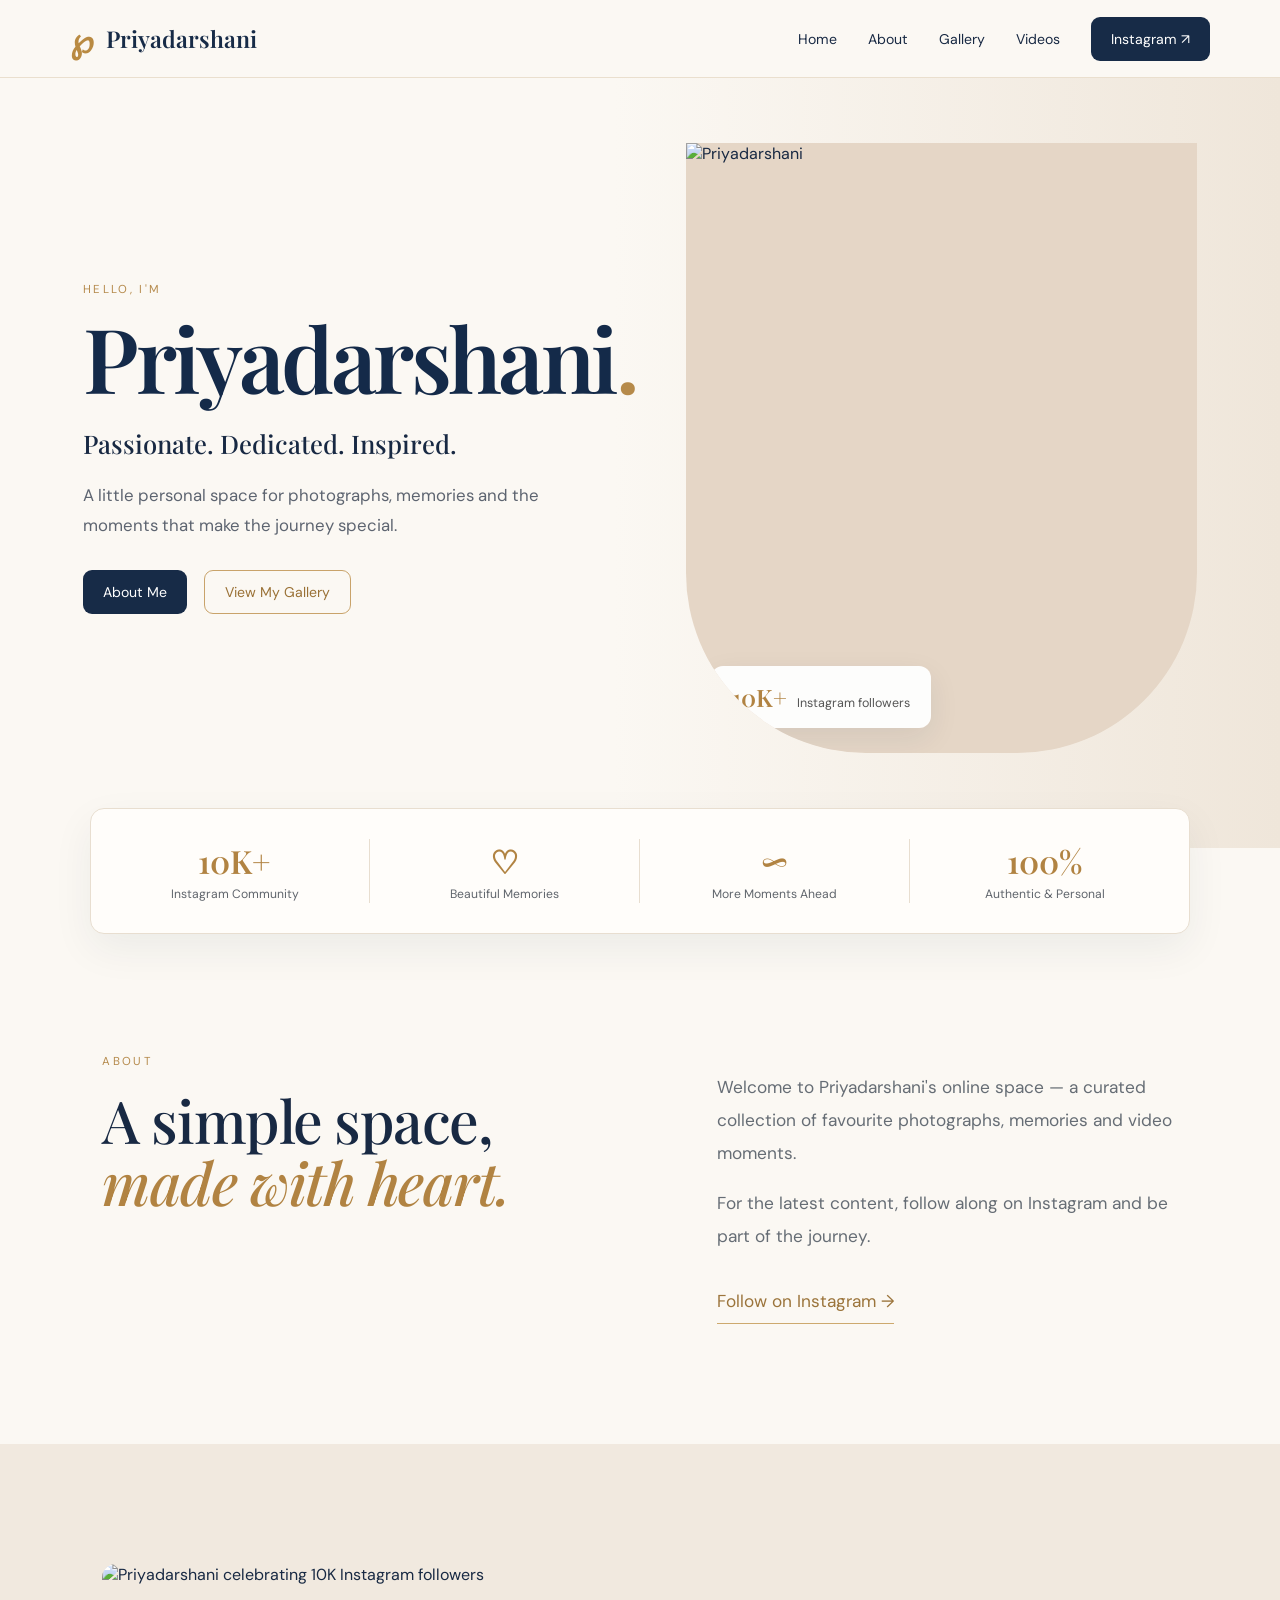
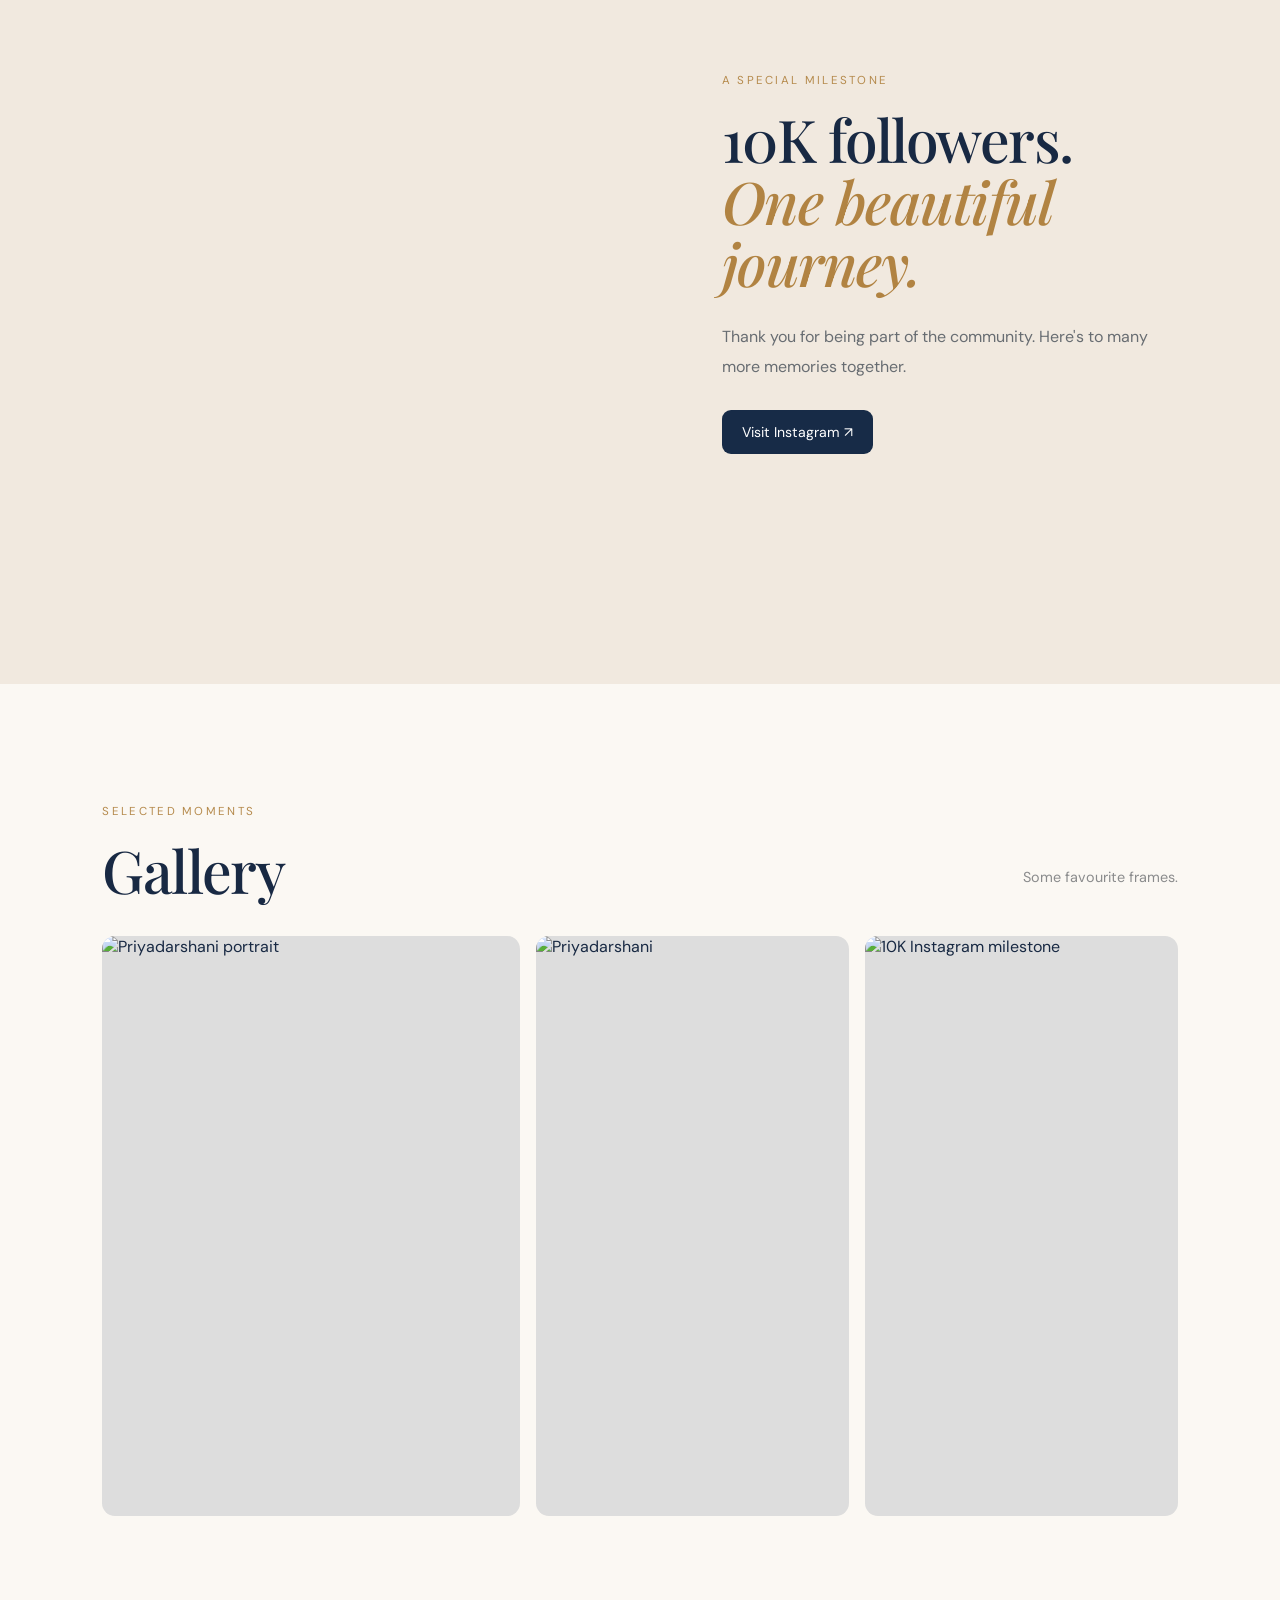
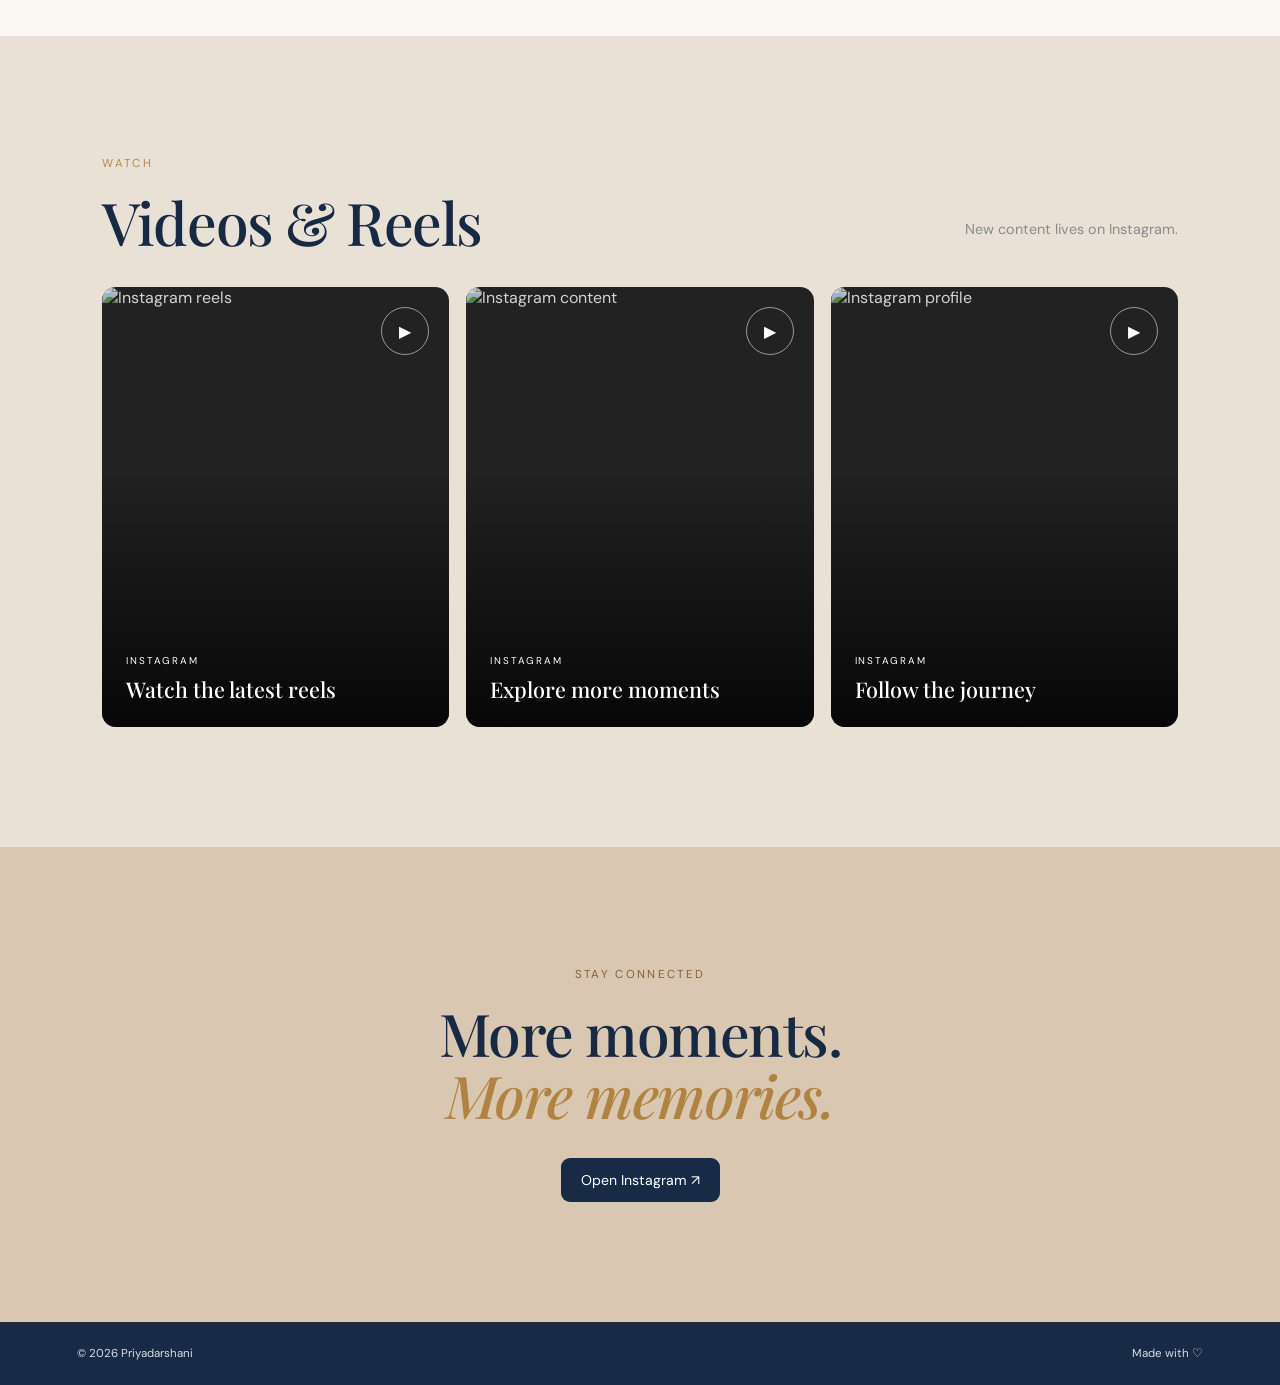
==== index.html @ 3ce696c7 "Add files via upload" ====
<!DOCTYPE html>
<html lang="en">
<head>
<meta charset="UTF-8">
<meta name="viewport" content="width=device-width, initial-scale=1.0">
<meta name="description" content="Priyadarshani — photos, memories and Instagram moments.">
<title>Priyadarshani | Official</title>
<link rel="preconnect" href="https://fonts.googleapis.com">
<link rel="preconnect" href="https://fonts.gstatic.com" crossorigin>
<link href="https://fonts.googleapis.com/css2?family=DM+Sans:wght@400;500;600&family=Playfair+Display:wght@500;600&display=swap" rel="stylesheet">
<link rel="stylesheet" href="style.css">
</head>
<body>
<header class="nav">
  <a class="brand" href="#home"><span>℘</span> Priyadarshani</a>
  <nav>
    <a href="#home">Home</a><a href="#about">About</a><a href="#gallery">Gallery</a><a href="#videos">Videos</a>
    <a class="nav-btn" href="https://www.instagram.com/invites/contact/?utm_source=ig_contact_invite&utm_medium=copy_link&utm_content=xs3nyq0" target="_blank" rel="noopener">Instagram ↗</a>
  </nav>
</header>

<main>
<section class="hero" id="home">
  <div class="hero-copy">
    <p class="eyebrow">Hello, I'm</p>
    <h1>Priyadarshani<span>.</span></h1>
    <h2>Passionate. Dedicated. Inspired.</h2>
    <p class="hero-text">A little personal space for photographs, memories and the moments that make the journey special.</p>
    <div class="actions">
      <a class="primary" href="#about">About Me</a>
      <a class="secondary" href="#gallery">View My Gallery</a>
    </div>
  </div>
  <div class="hero-image">
    <img src="assets/images/hero-priyadarshani.jpg" alt="Priyadarshani">
    <div class="floating-card"><strong>10K+</strong><span>Instagram followers</span></div>
  </div>
</section>

<section class="stats">
  <div><b>10K+</b><span>Instagram Community</span></div>
  <div><b>♡</b><span>Beautiful Memories</span></div>
  <div><b>∞</b><span>More Moments Ahead</span></div>
  <div><b>100%</b><span>Authentic & Personal</span></div>
</section>

<section class="about section" id="about">
  <div>
    <p class="eyebrow">About</p>
    <h2>A simple space,<br><em>made with heart.</em></h2>
  </div>
  <div class="about-copy">
    <p>Welcome to Priyadarshani's online space — a curated collection of favourite photographs, memories and video moments.</p>
    <p>For the latest content, follow along on Instagram and be part of the journey.</p>
    <a class="underline" href="https://www.instagram.com/invites/contact/?utm_source=ig_contact_invite&utm_medium=copy_link&utm_content=xs3nyq0" target="_blank" rel="noopener">Follow on Instagram →</a>
  </div>
</section>

<section class="feature section">
  <div class="feature-image"><img src="assets/images/thank-you-10k.jpg" alt="Priyadarshani celebrating 10K Instagram followers"></div>
  <div class="feature-copy">
    <p class="eyebrow">A special milestone</p>
    <h2>10K followers.<br><em>One beautiful journey.</em></h2>
    <p>Thank you for being part of the community. Here's to many more memories together.</p>
    <a class="primary" href="https://www.instagram.com/invites/contact/?utm_source=ig_contact_invite&utm_medium=copy_link&utm_content=xs3nyq0" target="_blank" rel="noopener">Visit Instagram ↗</a>
  </div>
</section>

<section class="section" id="gallery">
  <div class="heading">
    <div><p class="eyebrow">Selected moments</p><h2>Gallery</h2></div>
    <p>Some favourite frames.</p>
  </div>
  <div class="gallery">
    <div class="gitem large"><img src="assets/images/priyadarshani-portrait.jpg" alt="Priyadarshani portrait"></div>
    <div class="gitem"><img src="assets/images/hero-priyadarshani.jpg" alt="Priyadarshani"></div>
    <div class="gitem"><img src="assets/images/thank-you-10k.jpg" alt="10K Instagram milestone"></div>
  </div>
</section>

<section class="videos section" id="videos">
  <div class="heading">
    <div><p class="eyebrow">Watch</p><h2>Videos & Reels</h2></div>
    <p>New content lives on Instagram.</p>
  </div>
  <div class="video-cards">
    <a class="video-card" href="https://www.instagram.com/reel/DcdpDebP8qM/?igsi=cW95eml0MzZwOGx4" target="_blank" rel="noopener">
      <img src="assets/images/thank-you-10k.jpg" alt="Instagram reels">
      <span class="play">▶</span><div><small>INSTAGRAM</small><strong>Watch the latest reels</strong></div>
    </a>
    <a class="video-card" href="https://www.instagram.com/p/DcTV6TFD2QW/?igsi=MXVkeDA1cGttZmdteA==" target="_blank" rel="noopener">
      <img src="assets/images/hero-priyadarshani.jpg" alt="Instagram content">
      <span class="play">▶</span><div><small>INSTAGRAM</small><strong>Explore more moments</strong></div>
    </a>
    <a class="video-card" href="https://www.instagram.com/reel/DPq0Qu-D402/?igsi=MWFlY3pieXdhMm5wNA==" target="_blank" rel="noopener">
      <img src="assets/images/priyadarshani-portrait.jpg" alt="Instagram profile">
      <span class="play">▶</span><div><small>INSTAGRAM</small><strong>Follow the journey</strong></div>
    </a>
  </div>
</section>

<section class="closing">
  <p class="eyebrow">Stay connected</p>
  <h2>More moments.<br><em>More memories.</em></h2>
  <a class="primary dark" href="https://www.instagram.com/invites/contact/?utm_source=ig_contact_invite&utm_medium=copy_link&utm_content=xs3nyq0" target="_blank" rel="noopener">Open Instagram ↗</a>
</section>
</main>

<footer><span>© <span id="year"></span> Priyadarshani</span><span>Made with ♡</span></footer>
<script>document.getElementById('year').textContent=new Date().getFullYear();</script>
</body>
</html>
---- style.css ----
*{box-sizing:border-box}html{scroll-behavior:smooth}body{margin:0;background:#fbf8f3;color:#182943;font-family:"DM Sans",Arial,sans-serif}.nav{height:78px;padding:0 5.5vw;display:flex;align-items:center;justify-content:space-between;position:sticky;top:0;z-index:30;background:rgba(251,248,243,.9);backdrop-filter:blur(16px);border-bottom:1px solid #eadfce}.brand{font:600 1.45rem "Playfair Display",serif;text-decoration:none;color:#172b47;display:flex;gap:12px;align-items:center}.brand span{color:#b98a42;font-size:2.1rem}.nav nav{display:flex;align-items:center;gap:31px}.nav nav a{color:#182943;text-decoration:none;font-size:.88rem}.nav-btn,.primary{background:#172b47!important;color:white!important;border-radius:9px;padding:13px 20px}.hero{min-height:760px;padding:65px 6.5vw 95px;display:grid;grid-template-columns:.9fr 1.1fr;align-items:center;gap:50px;background:linear-gradient(90deg,#fbf8f3 0%,#fbf8f3 48%,#efe6da 100%)}.hero-copy{max-width:650px}.eyebrow{font-size:.72rem;text-transform:uppercase;letter-spacing:.2em;color:#b58a4c;margin:0 0 20px}.hero h1{font:600 clamp(4rem,7vw,7rem)/.9 "Playfair Display",serif;letter-spacing:-.04em;margin:0;color:#142a49}.hero h1 span{color:#b68a4a}.hero h2{font:500 clamp(1.25rem,2vw,2rem) "Playfair Display",serif;margin:28px 0 20px}.hero-text{font-size:1.05rem;line-height:1.8;color:#5d6470;max-width:510px}.actions{display:flex;gap:17px;margin-top:30px}.primary,.secondary{display:inline-block;text-decoration:none;font-size:.88rem}.secondary{border:1px solid #c9a36a;color:#9a7136;border-radius:9px;padding:12px 20px}.hero-image{position:relative;height:610px;overflow:hidden;border-radius:0 0 180px 180px;background:#e5d6c6}.hero-image img{width:100%;height:100%;object-fit:cover;object-position:center top}.floating-card{position:absolute;bottom:25px;left:25px;background:rgba(255,255,255,.94);padding:15px 21px;border-radius:12px;display:flex;gap:10px;align-items:baseline;box-shadow:0 10px 30px #172b4715}.floating-card strong{font:600 1.5rem "Playfair Display",serif;color:#b18342}.floating-card span{font-size:.78rem;color:#555}.stats{margin:-40px auto 0;position:relative;z-index:3;width:86%;background:#fffdfa;border:1px solid #e8ded0;border-radius:14px;box-shadow:0 15px 40px #172b4710;display:grid;grid-template-columns:repeat(4,1fr);padding:30px 10px}.stats div{text-align:center;border-right:1px solid #e8ded0}.stats div:last-child{border:0}.stats b{display:block;font:600 2rem "Playfair Display",serif;color:#b18342}.stats span{font-size:.76rem;color:#60656c}.section{padding:120px 8vw}.about{display:grid;grid-template-columns:1fr 1fr;gap:12vw}.section h2,.about h2,.feature h2,.closing h2{font:500 clamp(2.6rem,4.6vw,5rem)/1.05 "Playfair Display",serif;margin:0;letter-spacing:-.025em}.section h2 em,.about h2 em,.feature h2 em,.closing h2 em{color:#b18342;font-style:italic}.about-copy{font-size:1.08rem;line-height:1.9;color:#666d75;max-width:570px}.underline{display:inline-block;margin-top:15px;color:#9b743b;text-decoration:none;border-bottom:1px solid #cda96e;padding-bottom:5px}.feature{display:grid;grid-template-columns:1.05fr .95fr;gap:9vw;align-items:center;background:#f1e9df}.feature-image{height:600px;overflow:hidden;border-radius:14px}.feature-image img{width:100%;height:100%;object-fit:cover}.feature-copy p:not(.eyebrow){color:#686d72;line-height:1.9;max-width:500px;margin:28px 0}.heading{display:flex;justify-content:space-between;align-items:end;margin-bottom:35px}.heading>p{color:#8a8b8c;font-size:.9rem}.gallery{display:grid;grid-template-columns:1.2fr .9fr .9fr;gap:16px;height:580px}.gitem{overflow:hidden;border-radius:13px;background:#ddd}.gitem img{width:100%;height:100%;object-fit:cover;transition:transform .5s}.gitem:hover img{transform:scale(1.04)}.gitem.large{grid-row:span 1}.videos{background:#e9e1d6}.video-cards{display:grid;grid-template-columns:repeat(3,1fr);gap:17px}.video-card{height:440px;position:relative;overflow:hidden;border-radius:14px;text-decoration:none;color:white;background:#222}.video-card img{width:100%;height:100%;object-fit:cover;transition:transform .5s;filter:brightness(.82)}.video-card:hover img{transform:scale(1.05)}.video-card:after{content:"";position:absolute;inset:40% 0 0;background:linear-gradient(transparent,rgba(0,0,0,.8))}.video-card div{position:absolute;bottom:24px;left:24px;z-index:2}.video-card small{display:block;letter-spacing:.18em;font-size:.62rem;margin-bottom:8px}.video-card strong{font:500 1.35rem "Playfair Display",serif}.play{position:absolute;top:20px;right:20px;width:48px;height:48px;border:1px solid #fff8;border-radius:50%;z-index:3;display:grid;place-items:center}.closing{text-align:center;padding:120px 20px;background:#d9c7b1}.closing .eyebrow{color:#826238}.closing h2{margin-bottom:32px}.dark{background:#172b47}.closing .primary{color:white}.closing .primary:hover{background:#253c5b!important}footer{display:flex;justify-content:space-between;padding:24px 6vw;background:#172b47;color:#d9dce1;font-size:.72rem}@media(max-width:850px){.nav{padding:0 5vw}.nav nav a:not(.nav-btn){display:none}.hero{grid-template-columns:1fr;padding:50px 7vw 80px}.hero-image{height:520px;order:-1}.hero h1{font-size:4.6rem}.stats{width:90%;grid-template-columns:1fr 1fr;gap:20px}.stats div:nth-child(2){border-right:0}.about,.feature{grid-template-columns:1fr;gap:45px}.section{padding:85px 7vw}.feature-image{height:470px}.gallery{height:auto;grid-template-columns:1fr 1fr;grid-template-rows:300px 300px}.gitem.large{grid-column:span 2}.video-cards{grid-template-columns:1fr}.heading{align-items:flex-start;gap:15px;flex-direction:column}footer{padding:24px 7vw;flex-direction:column;gap:10px}}
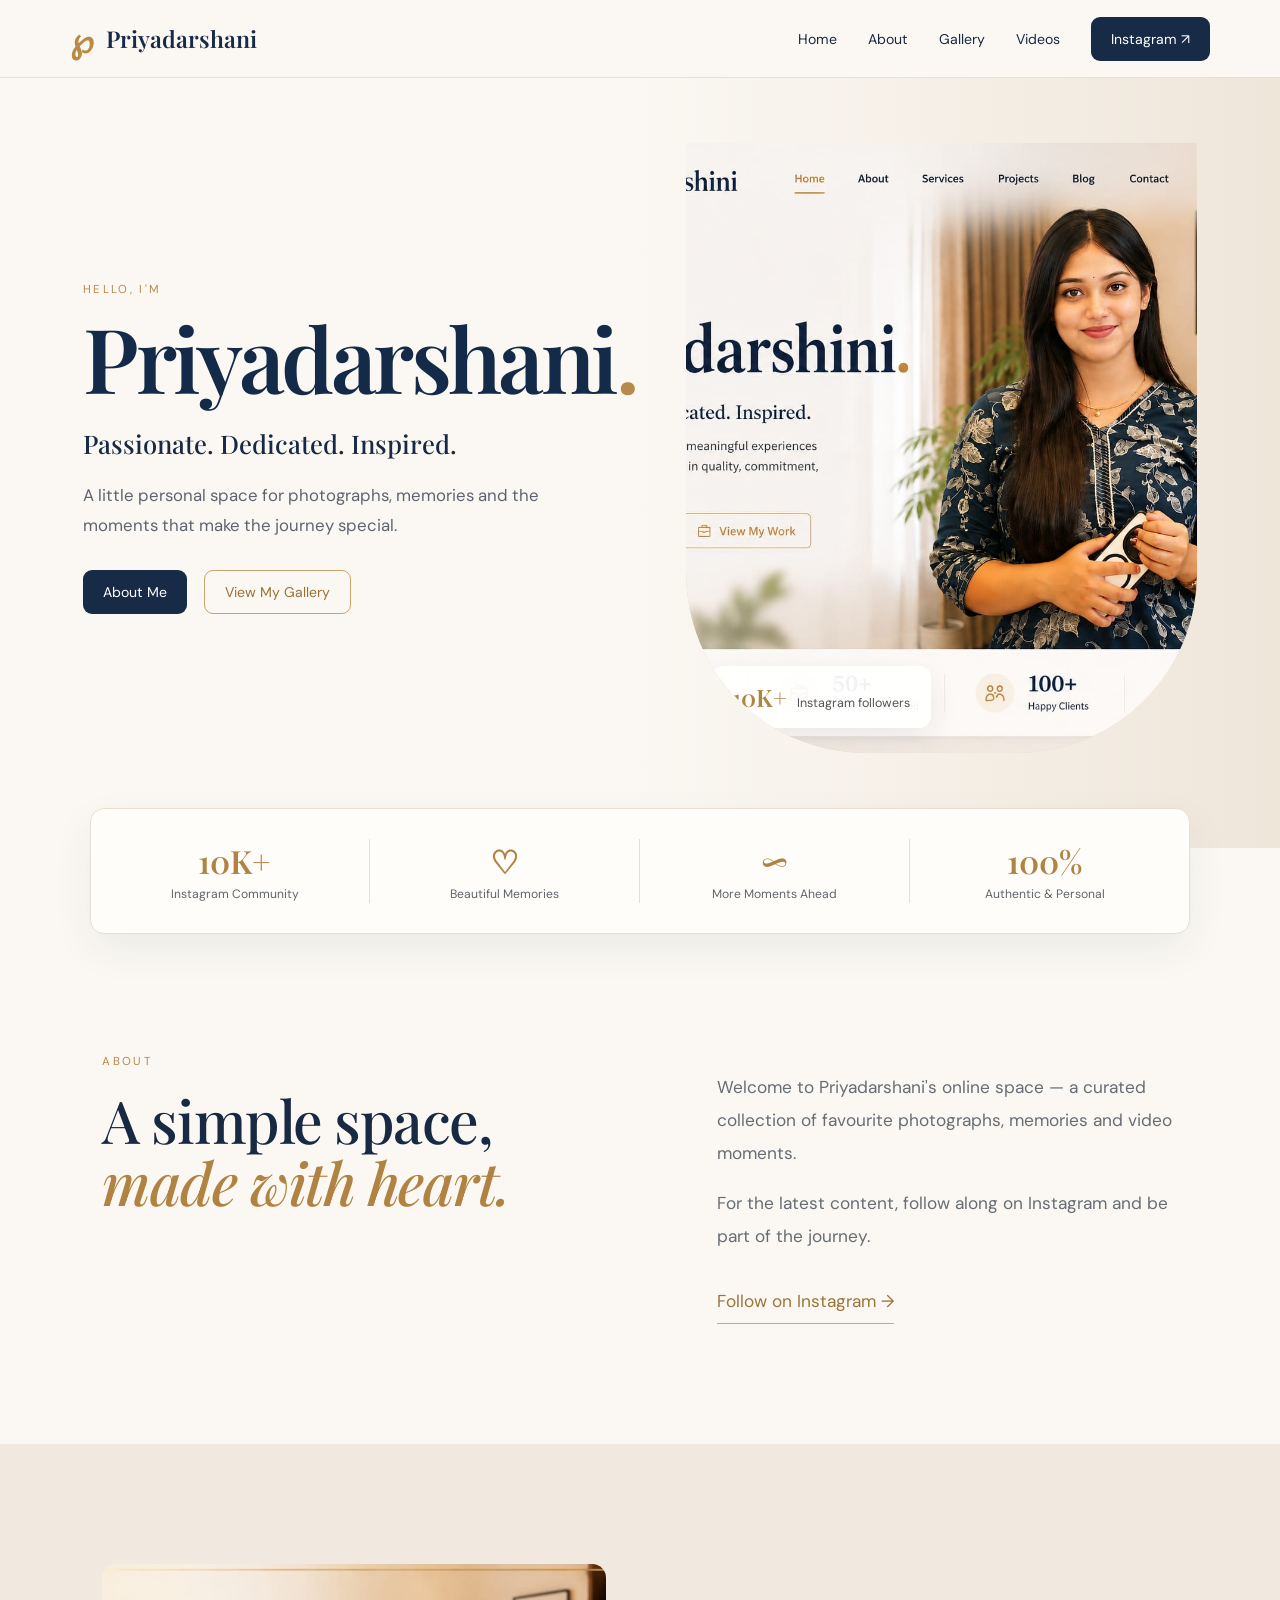
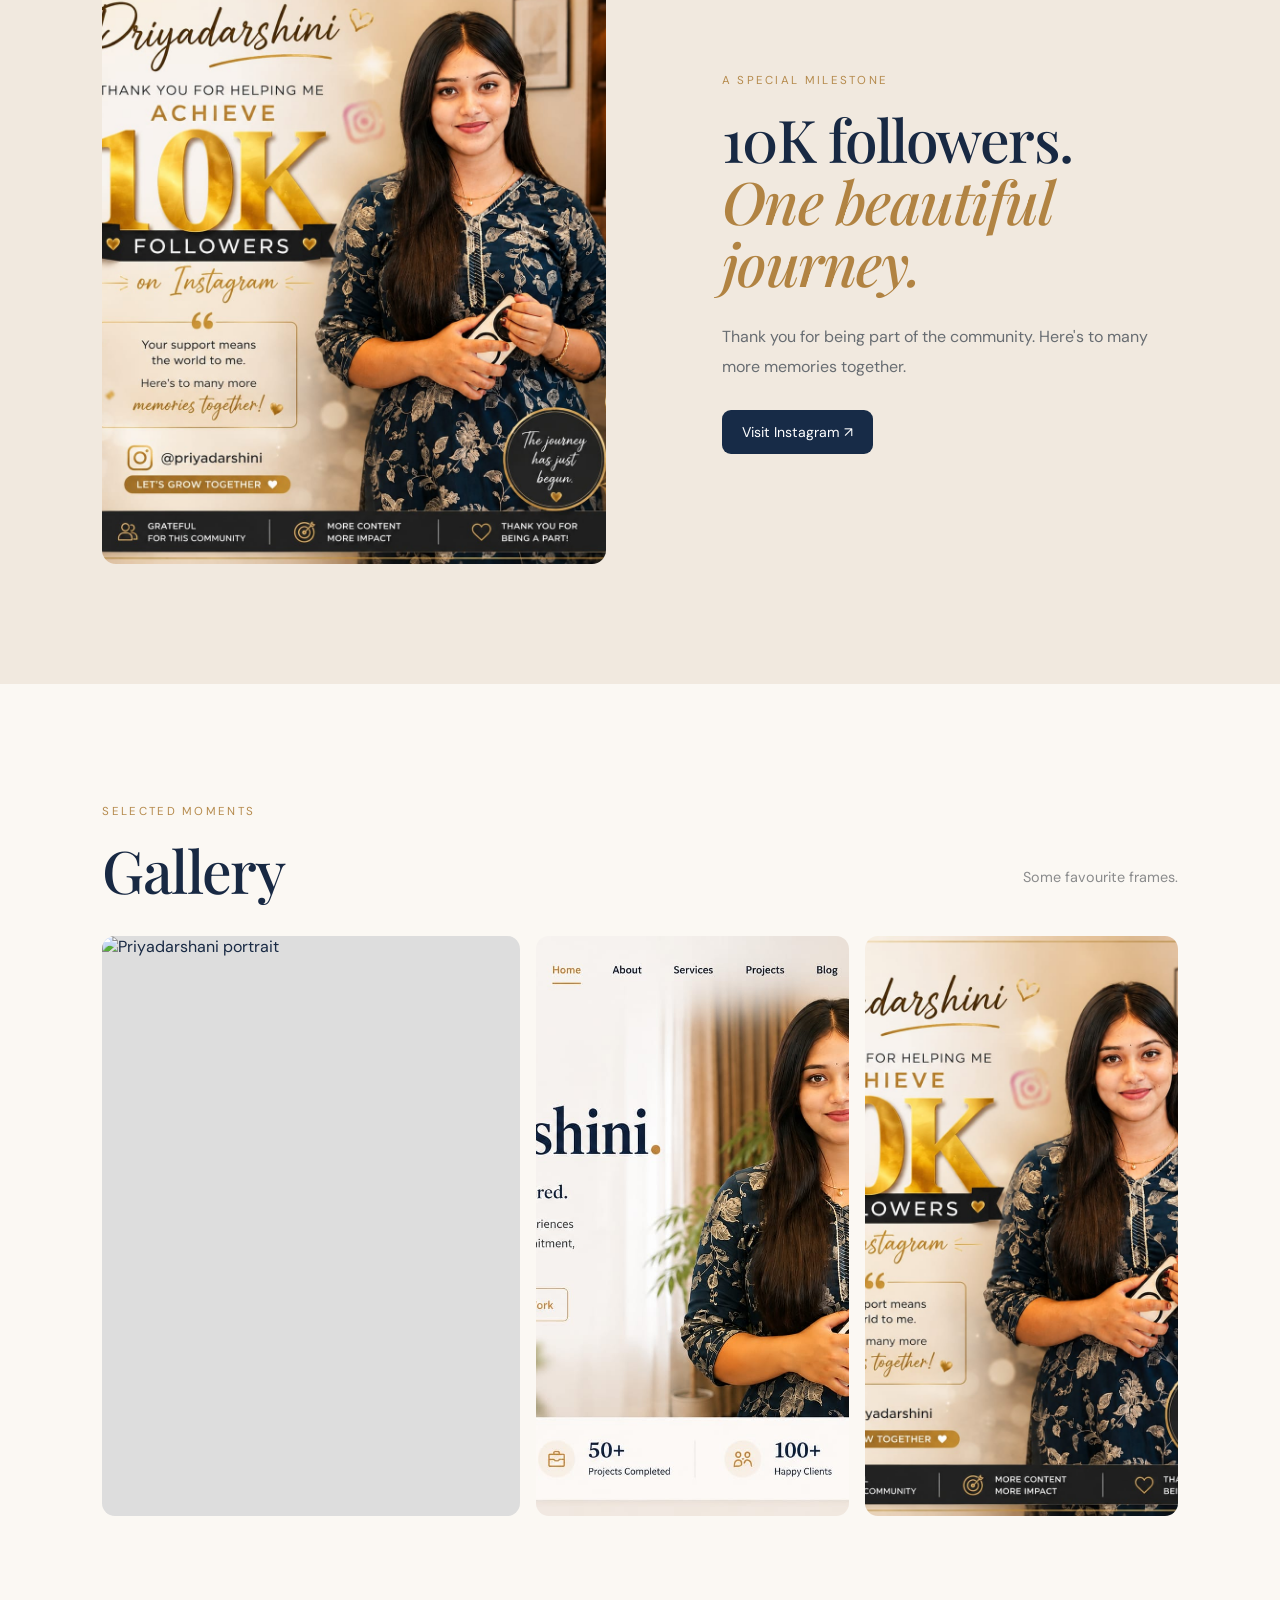
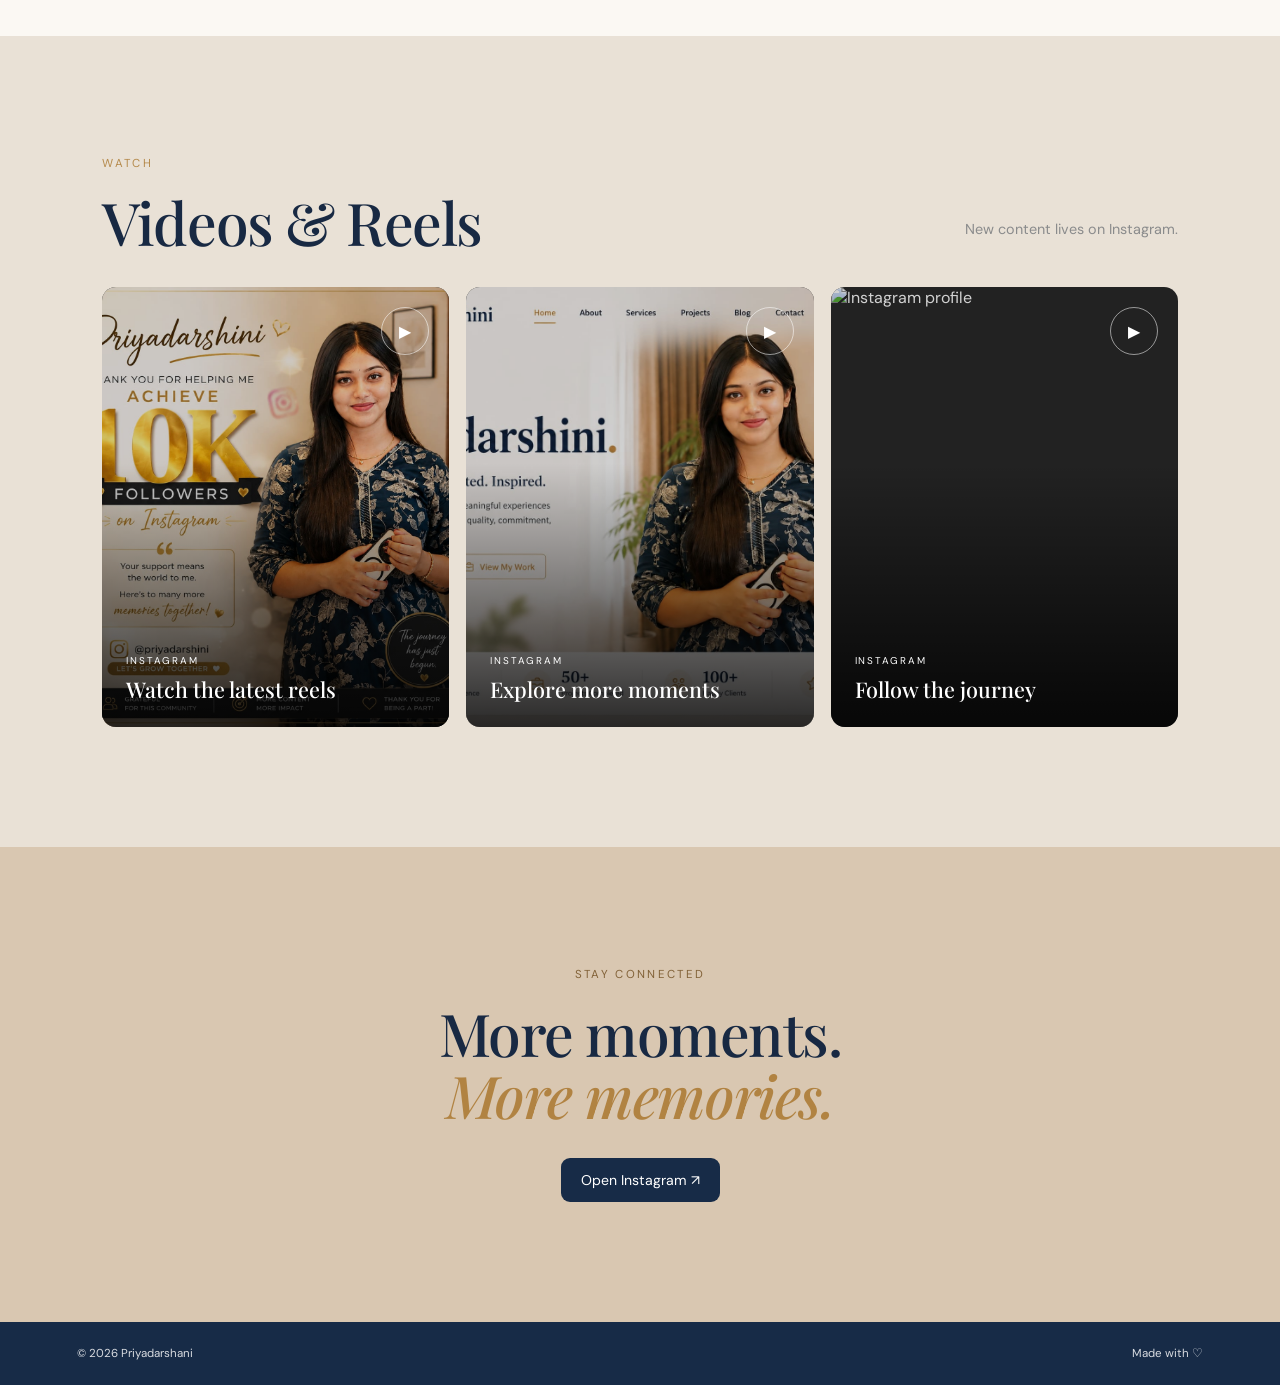
==== commit 99524795: "Update index.html" ====
--- a/index.html
+++ b/index.html
@@ -32,7 +32,7 @@
     </div>
   </div>
   <div class="hero-image">
-    <img src="assets/images/hero-priyadarshani.jpg" alt="Priyadarshani">
+    <img src="hero-priyadarshani.jpeg" alt="Priyadarshani">
     <div class="floating-card"><strong>10K+</strong><span>Instagram followers</span></div>
   </div>
 </section>
@@ -57,7 +57,7 @@
 </section>
 
 <section class="feature section">
-  <div class="feature-image"><img src="assets/images/thank-you-10k.jpg" alt="Priyadarshani celebrating 10K Instagram followers"></div>
+  <div class="feature-image"><img src="thank-you-10k.jpeg" alt="Priyadarshani celebrating 10K Instagram followers"></div>
   <div class="feature-copy">
     <p class="eyebrow">A special milestone</p>
     <h2>10K followers.<br><em>One beautiful journey.</em></h2>
@@ -72,9 +72,9 @@
     <p>Some favourite frames.</p>
   </div>
   <div class="gallery">
-    <div class="gitem large"><img src="assets/images/priyadarshani-portrait.jpg" alt="Priyadarshani portrait"></div>
-    <div class="gitem"><img src="assets/images/hero-priyadarshani.jpg" alt="Priyadarshani"></div>
-    <div class="gitem"><img src="assets/images/thank-you-10k.jpg" alt="10K Instagram milestone"></div>
+    <div class="gitem large"><img src="priyadarshani-potrait.jpg.jpeg" alt="Priyadarshani portrait"></div>
+    <div class="gitem"><img src="hero-priyadarshani.jpeg" alt="Priyadarshani"></div>
+    <div class="gitem"><img src="thank-you-10k.jpeg" alt="10K Instagram milestone"></div>
   </div>
 </section>
 
@@ -85,15 +85,15 @@
   </div>
   <div class="video-cards">
     <a class="video-card" href="https://www.instagram.com/reel/DcdpDebP8qM/?igsi=cW95eml0MzZwOGx4" target="_blank" rel="noopener">
-      <img src="assets/images/thank-you-10k.jpg" alt="Instagram reels">
+      <img src="thank-you-10k.jpeg" alt="Instagram reels">
       <span class="play">▶</span><div><small>INSTAGRAM</small><strong>Watch the latest reels</strong></div>
     </a>
     <a class="video-card" href="https://www.instagram.com/p/DcTV6TFD2QW/?igsi=MXVkeDA1cGttZmdteA==" target="_blank" rel="noopener">
-      <img src="assets/images/hero-priyadarshani.jpg" alt="Instagram content">
+      <img src="hero-priyadarshani.jpeg" alt="Instagram content">
       <span class="play">▶</span><div><small>INSTAGRAM</small><strong>Explore more moments</strong></div>
     </a>
     <a class="video-card" href="https://www.instagram.com/reel/DPq0Qu-D402/?igsi=MWFlY3pieXdhMm5wNA==" target="_blank" rel="noopener">
-      <img src="assets/images/priyadarshani-portrait.jpg" alt="Instagram profile">
+      <img src="priyadarshani-potrait.jpg.jpeg" alt="Instagram profile">
       <span class="play">▶</span><div><small>INSTAGRAM</small><strong>Follow the journey</strong></div>
     </a>
   </div>
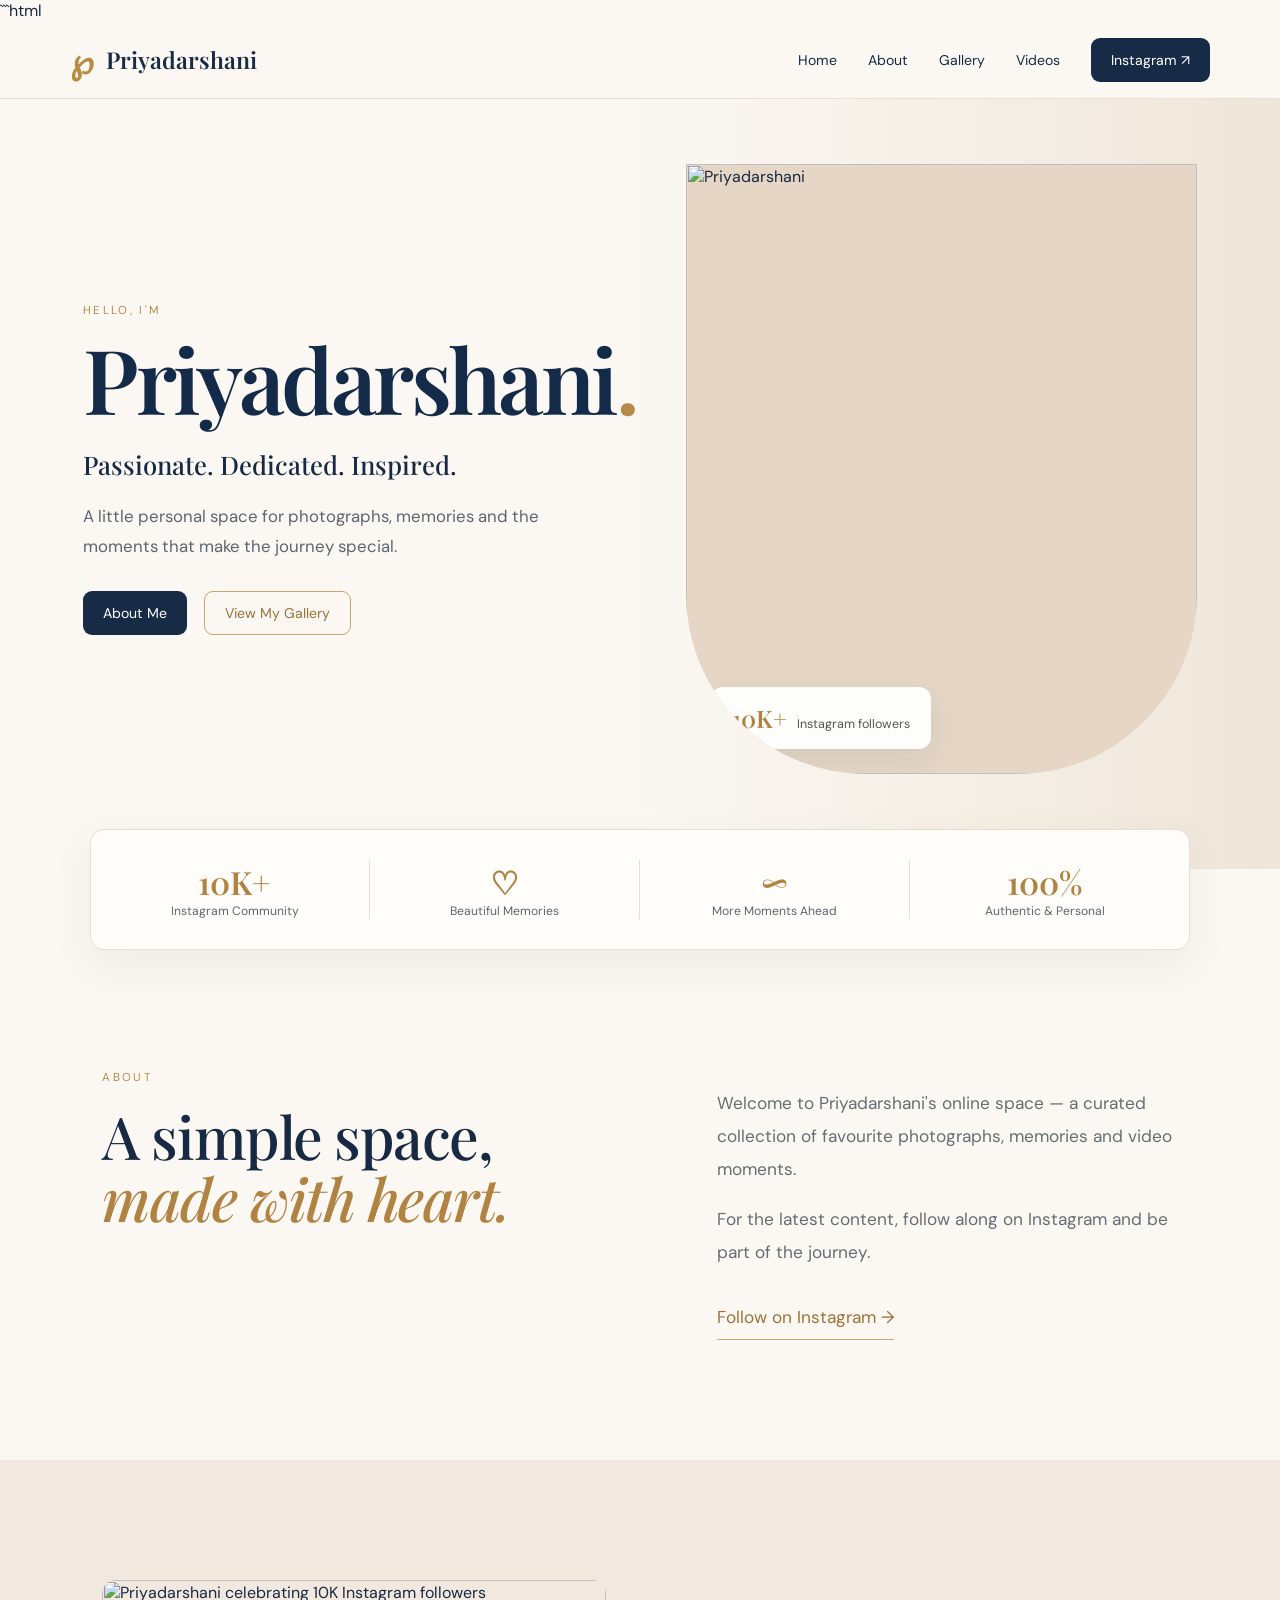
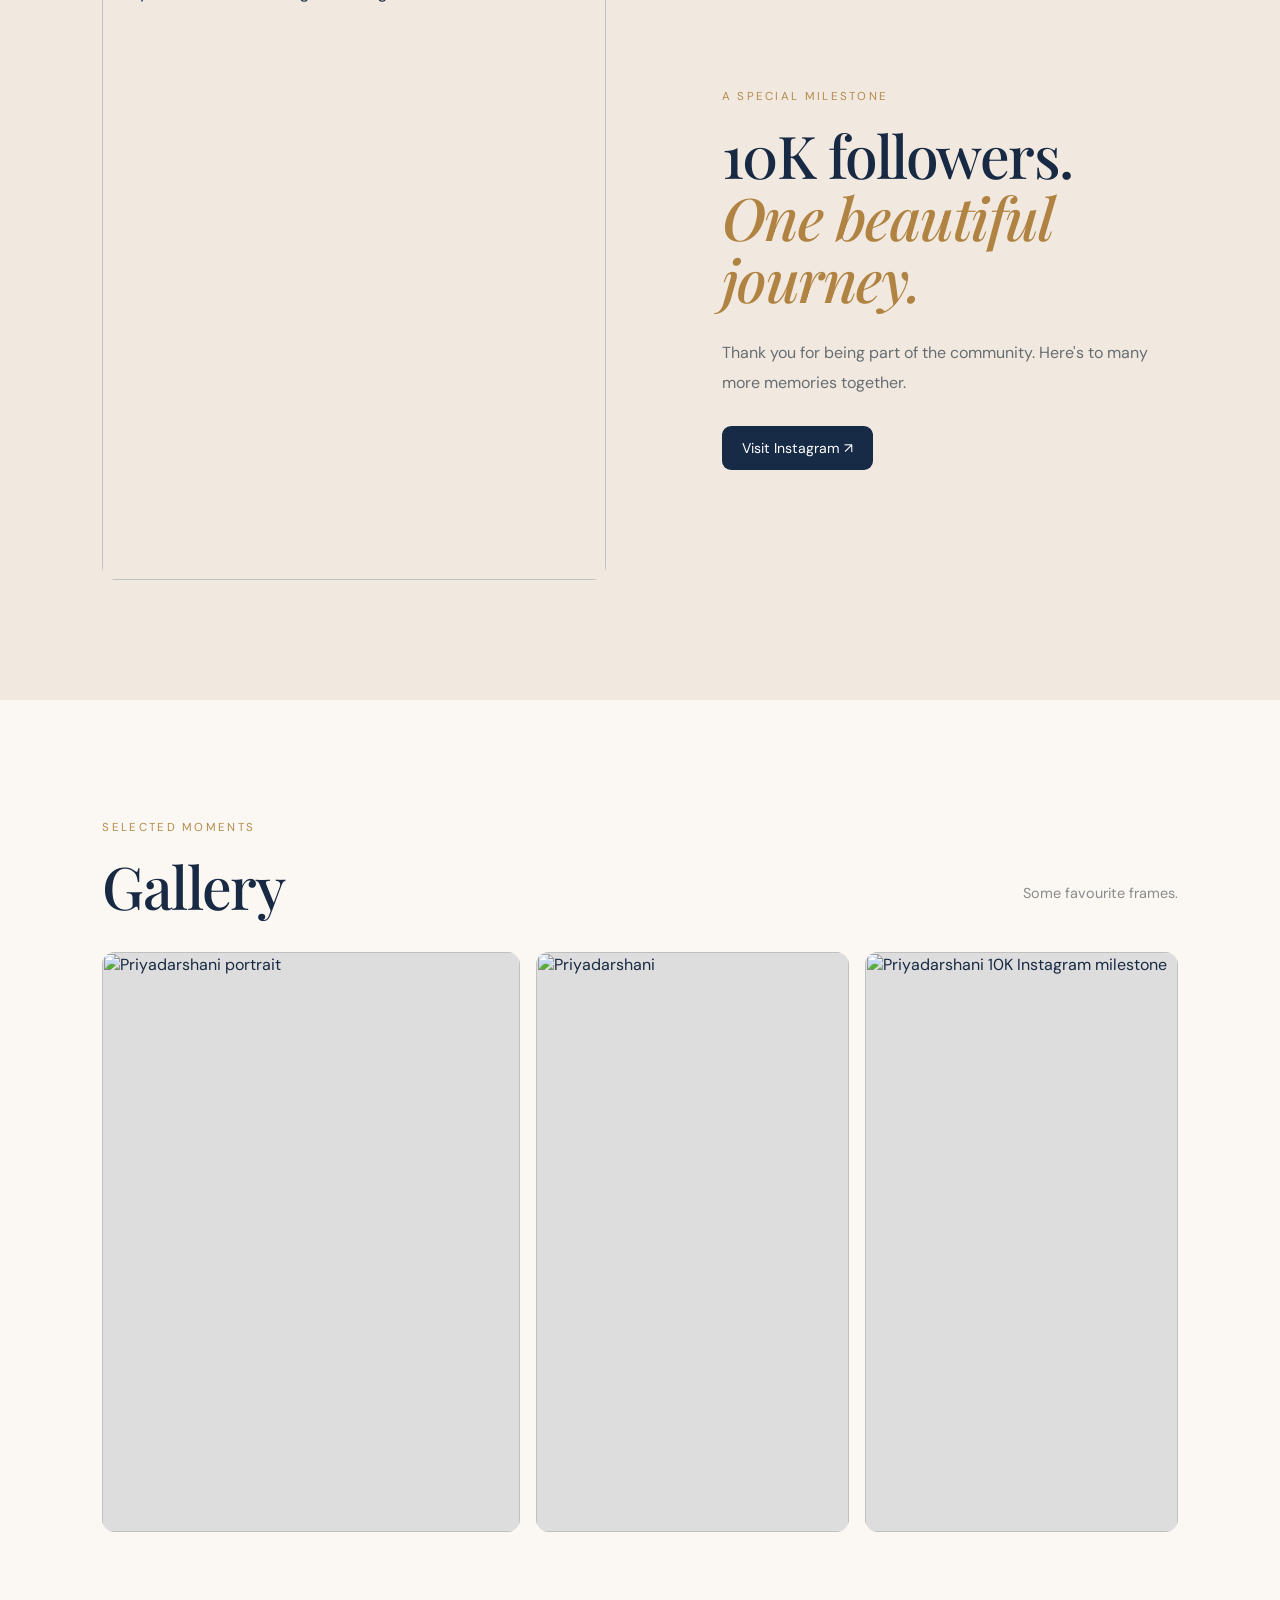
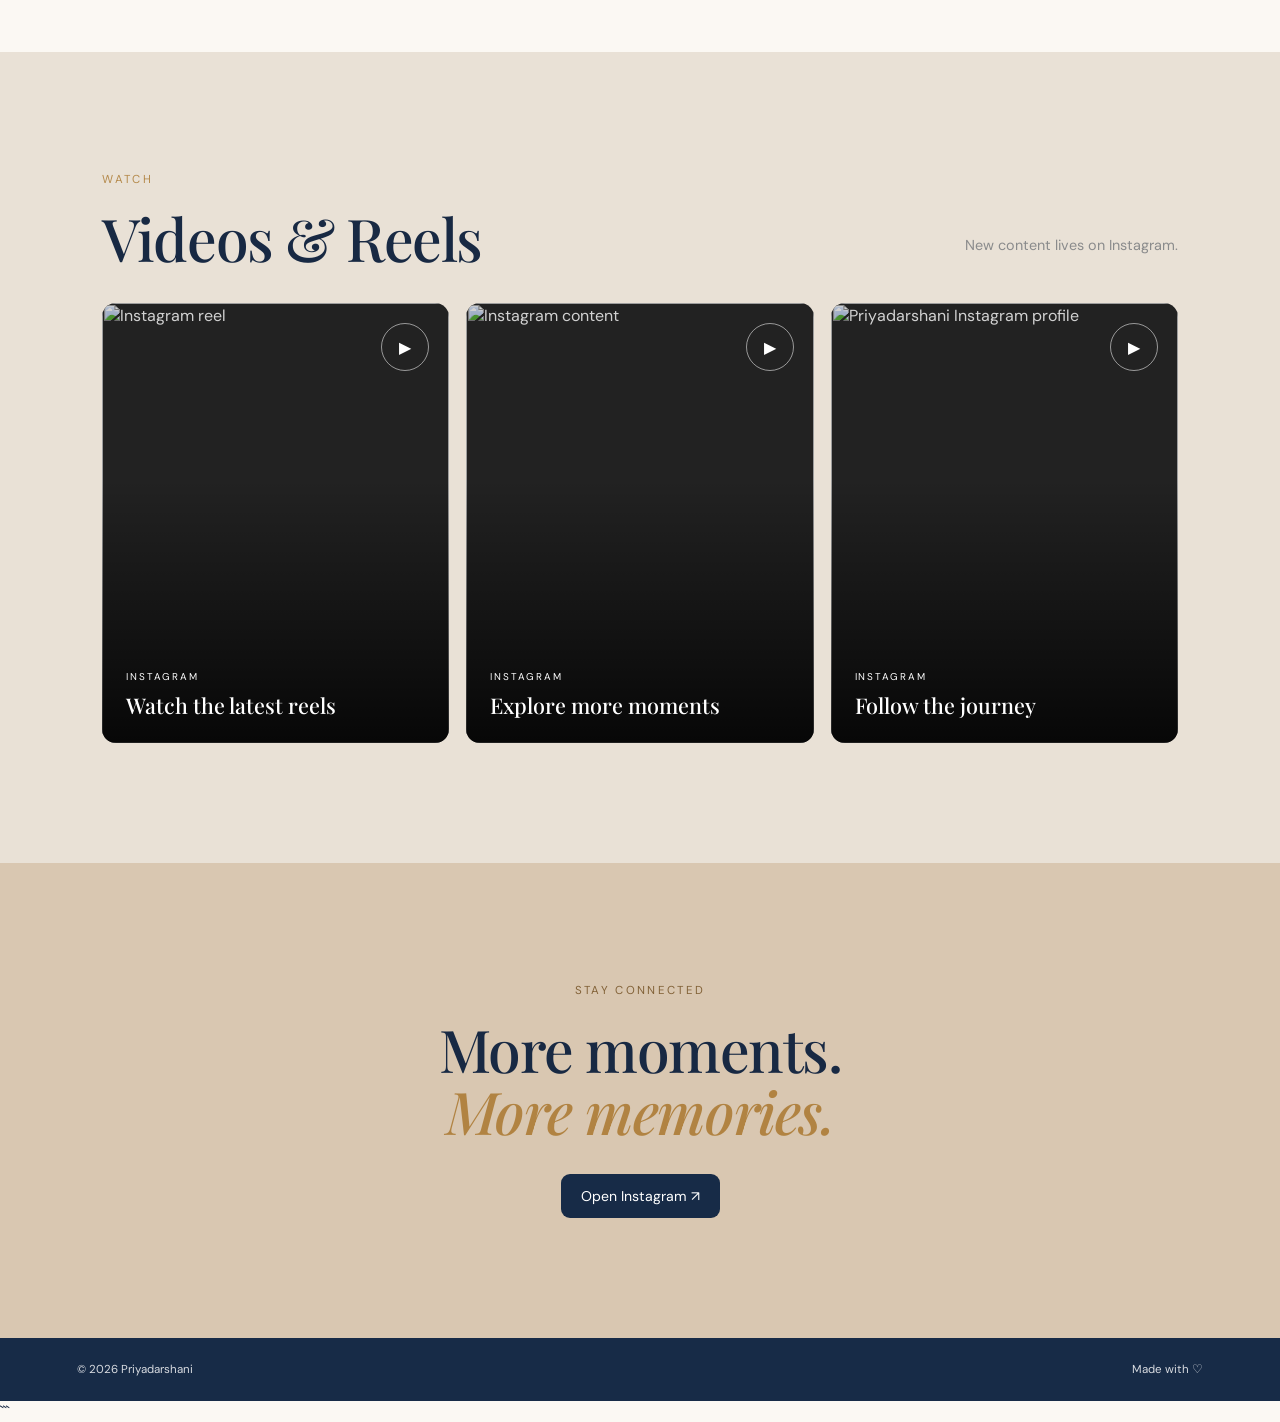
==== commit 632996ae: "Update index.html" ====
--- a/index.html
+++ b/index.html
@@ -1,112 +1,491 @@
+```html
 <!DOCTYPE html>
 <html lang="en">
 <head>
-<meta charset="UTF-8">
-<meta name="viewport" content="width=device-width, initial-scale=1.0">
-<meta name="description" content="Priyadarshani — photos, memories and Instagram moments.">
-<title>Priyadarshani | Official</title>
-<link rel="preconnect" href="https://fonts.googleapis.com">
-<link rel="preconnect" href="https://fonts.gstatic.com" crossorigin>
-<link href="https://fonts.googleapis.com/css2?family=DM+Sans:wght@400;500;600&family=Playfair+Display:wght@500;600&display=swap" rel="stylesheet">
-<link rel="stylesheet" href="style.css">
+  <meta charset="UTF-8">
+  <meta name="viewport" content="width=device-width, initial-scale=1.0">
+
+  <meta
+    name="description"
+    content="Priyadarshani — photos, memories and Instagram moments."
+  >
+
+  <title>Priyadarshani | Official</title>
+
+  <!-- Google Fonts -->
+  <link rel="preconnect" href="https://fonts.googleapis.com">
+  <link rel="preconnect" href="https://fonts.gstatic.com" crossorigin>
+
+  <link
+    href="https://fonts.googleapis.com/css2?family=DM+Sans:wght@400;500;600&family=Playfair+Display:wght@500;600&display=swap"
+    rel="stylesheet"
+  >
+
+  <!-- Main CSS -->
+  <link rel="stylesheet" href="style.css">
 </head>
+
 <body>
-<header class="nav">
-  <a class="brand" href="#home"><span>℘</span> Priyadarshani</a>
-  <nav>
-    <a href="#home">Home</a><a href="#about">About</a><a href="#gallery">Gallery</a><a href="#videos">Videos</a>
-    <a class="nav-btn" href="https://www.instagram.com/invites/contact/?utm_source=ig_contact_invite&utm_medium=copy_link&utm_content=xs3nyq0" target="_blank" rel="noopener">Instagram ↗</a>
-  </nav>
-</header>
-
-<main>
-<section class="hero" id="home">
-  <div class="hero-copy">
-    <p class="eyebrow">Hello, I'm</p>
-    <h1>Priyadarshani<span>.</span></h1>
-    <h2>Passionate. Dedicated. Inspired.</h2>
-    <p class="hero-text">A little personal space for photographs, memories and the moments that make the journey special.</p>
-    <div class="actions">
-      <a class="primary" href="#about">About Me</a>
-      <a class="secondary" href="#gallery">View My Gallery</a>
-    </div>
-  </div>
-  <div class="hero-image">
-    <img src="hero-priyadarshani.jpeg" alt="Priyadarshani">
-    <div class="floating-card"><strong>10K+</strong><span>Instagram followers</span></div>
-  </div>
-</section>
-
-<section class="stats">
-  <div><b>10K+</b><span>Instagram Community</span></div>
-  <div><b>♡</b><span>Beautiful Memories</span></div>
-  <div><b>∞</b><span>More Moments Ahead</span></div>
-  <div><b>100%</b><span>Authentic & Personal</span></div>
-</section>
-
-<section class="about section" id="about">
-  <div>
-    <p class="eyebrow">About</p>
-    <h2>A simple space,<br><em>made with heart.</em></h2>
-  </div>
-  <div class="about-copy">
-    <p>Welcome to Priyadarshani's online space — a curated collection of favourite photographs, memories and video moments.</p>
-    <p>For the latest content, follow along on Instagram and be part of the journey.</p>
-    <a class="underline" href="https://www.instagram.com/invites/contact/?utm_source=ig_contact_invite&utm_medium=copy_link&utm_content=xs3nyq0" target="_blank" rel="noopener">Follow on Instagram →</a>
-  </div>
-</section>
-
-<section class="feature section">
-  <div class="feature-image"><img src="thank-you-10k.jpeg" alt="Priyadarshani celebrating 10K Instagram followers"></div>
-  <div class="feature-copy">
-    <p class="eyebrow">A special milestone</p>
-    <h2>10K followers.<br><em>One beautiful journey.</em></h2>
-    <p>Thank you for being part of the community. Here's to many more memories together.</p>
-    <a class="primary" href="https://www.instagram.com/invites/contact/?utm_source=ig_contact_invite&utm_medium=copy_link&utm_content=xs3nyq0" target="_blank" rel="noopener">Visit Instagram ↗</a>
-  </div>
-</section>
-
-<section class="section" id="gallery">
-  <div class="heading">
-    <div><p class="eyebrow">Selected moments</p><h2>Gallery</h2></div>
-    <p>Some favourite frames.</p>
-  </div>
-  <div class="gallery">
-    <div class="gitem large"><img src="priyadarshani-potrait.jpg.jpeg" alt="Priyadarshani portrait"></div>
-    <div class="gitem"><img src="hero-priyadarshani.jpeg" alt="Priyadarshani"></div>
-    <div class="gitem"><img src="thank-you-10k.jpeg" alt="10K Instagram milestone"></div>
-  </div>
-</section>
-
-<section class="videos section" id="videos">
-  <div class="heading">
-    <div><p class="eyebrow">Watch</p><h2>Videos & Reels</h2></div>
-    <p>New content lives on Instagram.</p>
-  </div>
-  <div class="video-cards">
-    <a class="video-card" href="https://www.instagram.com/reel/DcdpDebP8qM/?igsi=cW95eml0MzZwOGx4" target="_blank" rel="noopener">
-      <img src="thank-you-10k.jpeg" alt="Instagram reels">
-      <span class="play">▶</span><div><small>INSTAGRAM</small><strong>Watch the latest reels</strong></div>
+
+  <!-- ================= NAVIGATION ================= -->
+
+  <header class="nav">
+
+    <a class="brand" href="#home">
+      <span>℘</span> Priyadarshani
     </a>
-    <a class="video-card" href="https://www.instagram.com/p/DcTV6TFD2QW/?igsi=MXVkeDA1cGttZmdteA==" target="_blank" rel="noopener">
-      <img src="hero-priyadarshani.jpeg" alt="Instagram content">
-      <span class="play">▶</span><div><small>INSTAGRAM</small><strong>Explore more moments</strong></div>
-    </a>
-    <a class="video-card" href="https://www.instagram.com/reel/DPq0Qu-D402/?igsi=MWFlY3pieXdhMm5wNA==" target="_blank" rel="noopener">
-      <img src="priyadarshani-potrait.jpg.jpeg" alt="Instagram profile">
-      <span class="play">▶</span><div><small>INSTAGRAM</small><strong>Follow the journey</strong></div>
-    </a>
-  </div>
-</section>
-
-<section class="closing">
-  <p class="eyebrow">Stay connected</p>
-  <h2>More moments.<br><em>More memories.</em></h2>
-  <a class="primary dark" href="https://www.instagram.com/invites/contact/?utm_source=ig_contact_invite&utm_medium=copy_link&utm_content=xs3nyq0" target="_blank" rel="noopener">Open Instagram ↗</a>
-</section>
-</main>
-
-<footer><span>© <span id="year"></span> Priyadarshani</span><span>Made with ♡</span></footer>
-<script>document.getElementById('year').textContent=new Date().getFullYear();</script>
+
+    <nav>
+      <a href="#home">Home</a>
+      <a href="#about">About</a>
+      <a href="#gallery">Gallery</a>
+      <a href="#videos">Videos</a>
+
+      <a
+        class="nav-btn"
+        href="https://www.instagram.com/invites/contact/?utm_source=ig_contact_invite&utm_medium=copy_link&utm_content=xs3nyq0"
+        target="_blank"
+        rel="noopener noreferrer"
+      >
+        Instagram ↗
+      </a>
+    </nav>
+
+  </header>
+
+
+  <!-- ================= MAIN CONTENT ================= -->
+
+  <main>
+
+    <!-- ================= HERO ================= -->
+
+    <section class="hero" id="home">
+
+      <div class="hero-copy">
+
+        <p class="eyebrow">
+          Hello, I'm
+        </p>
+
+        <h1>
+          Priyadarshani<span>.</span>
+        </h1>
+
+        <h2>
+          Passionate. Dedicated. Inspired.
+        </h2>
+
+        <p class="hero-text">
+          A little personal space for photographs, memories
+          and the moments that make the journey special.
+        </p>
+
+        <div class="actions">
+
+          <a class="primary" href="#about">
+            About Me
+          </a>
+
+          <a class="secondary" href="#gallery">
+            View My Gallery
+          </a>
+
+        </div>
+
+      </div>
+
+
+      <!-- HERO IMAGE -->
+
+      <div class="hero-image">
+
+        <img
+          src="assets/images/hero-priyadarshani.jpg"
+          alt="Priyadarshani"
+        >
+
+        <div class="floating-card">
+
+          <strong>10K+</strong>
+
+          <span>
+            Instagram followers
+          </span>
+
+        </div>
+
+      </div>
+
+    </section>
+
+
+    <!-- ================= STATS ================= -->
+
+    <section class="stats">
+
+      <div>
+        <b>10K+</b>
+        <span>Instagram Community</span>
+      </div>
+
+      <div>
+        <b>♡</b>
+        <span>Beautiful Memories</span>
+      </div>
+
+      <div>
+        <b>∞</b>
+        <span>More Moments Ahead</span>
+      </div>
+
+      <div>
+        <b>100%</b>
+        <span>Authentic & Personal</span>
+      </div>
+
+    </section>
+
+
+    <!-- ================= ABOUT ================= -->
+
+    <section class="about section" id="about">
+
+      <div>
+
+        <p class="eyebrow">
+          About
+        </p>
+
+        <h2>
+          A simple space,
+          <br>
+          <em>made with heart.</em>
+        </h2>
+
+      </div>
+
+
+      <div class="about-copy">
+
+        <p>
+          Welcome to Priyadarshani's online space —
+          a curated collection of favourite photographs,
+          memories and video moments.
+        </p>
+
+        <p>
+          For the latest content, follow along on Instagram
+          and be part of the journey.
+        </p>
+
+        <a
+          class="underline"
+          href="https://www.instagram.com/invites/contact/?utm_source=ig_contact_invite&utm_medium=copy_link&utm_content=xs3nyq0"
+          target="_blank"
+          rel="noopener noreferrer"
+        >
+          Follow on Instagram →
+        </a>
+
+      </div>
+
+    </section>
+
+
+    <!-- ================= FEATURE / 10K ================= -->
+
+    <section class="feature section">
+
+      <div class="feature-image">
+
+        <img
+          src="assets/images/thank-you-10k.jpg"
+          alt="Priyadarshani celebrating 10K Instagram followers"
+        >
+
+      </div>
+
+
+      <div class="feature-copy">
+
+        <p class="eyebrow">
+          A special milestone
+        </p>
+
+        <h2>
+          10K followers.
+          <br>
+          <em>One beautiful journey.</em>
+        </h2>
+
+        <p>
+          Thank you for being part of the community.
+          Here's to many more memories together.
+        </p>
+
+        <a
+          class="primary"
+          href="https://www.instagram.com/invites/contact/?utm_source=ig_contact_invite&utm_medium=copy_link&utm_content=xs3nyq0"
+          target="_blank"
+          rel="noopener noreferrer"
+        >
+          Visit Instagram ↗
+        </a>
+
+      </div>
+
+    </section>
+
+
+    <!-- ================= GALLERY ================= -->
+
+    <section class="section" id="gallery">
+
+      <div class="heading">
+
+        <div>
+
+          <p class="eyebrow">
+            Selected moments
+          </p>
+
+          <h2>
+            Gallery
+          </h2>
+
+        </div>
+
+        <p>
+          Some favourite frames.
+        </p>
+
+      </div>
+
+
+      <div class="gallery">
+
+        <!-- Portrait -->
+
+        <div class="gitem large">
+
+          <img
+            src="assets/images/priyadarshani-portrait.jpg"
+            alt="Priyadarshani portrait"
+          >
+
+        </div>
+
+
+        <!-- Hero Image -->
+
+        <div class="gitem">
+
+          <img
+            src="assets/images/hero-priyadarshani.jpg"
+            alt="Priyadarshani"
+          >
+
+        </div>
+
+
+        <!-- 10K Image -->
+
+        <div class="gitem">
+
+          <img
+            src="assets/images/thank-you-10k.jpg"
+            alt="Priyadarshani 10K Instagram milestone"
+          >
+
+        </div>
+
+      </div>
+
+    </section>
+
+
+    <!-- ================= VIDEOS ================= -->
+
+    <section class="videos section" id="videos">
+
+      <div class="heading">
+
+        <div>
+
+          <p class="eyebrow">
+            Watch
+          </p>
+
+          <h2>
+            Videos & Reels
+          </h2>
+
+        </div>
+
+        <p>
+          New content lives on Instagram.
+        </p>
+
+      </div>
+
+
+      <div class="video-cards">
+
+
+        <!-- VIDEO 1 -->
+
+        <a
+          class="video-card"
+          href="https://www.instagram.com/reel/DcdpDebP8qM/?igsi=cW95eml0MzZwOGx4"
+          target="_blank"
+          rel="noopener noreferrer"
+        >
+
+          <img
+            src="assets/images/thank-you-10k.jpg"
+            alt="Instagram reel"
+          >
+
+          <span class="play">
+            ▶
+          </span>
+
+          <div>
+
+            <small>
+              INSTAGRAM
+            </small>
+
+            <strong>
+              Watch the latest reels
+            </strong>
+
+          </div>
+
+        </a>
+
+
+        <!-- VIDEO 2 -->
+
+        <a
+          class="video-card"
+          href="https://www.instagram.com/p/DcTV6TFD2QW/?igsi=MXVkeDA1cGttZmdteA=="
+          target="_blank"
+          rel="noopener noreferrer"
+        >
+
+          <img
+            src="assets/images/hero-priyadarshani.jpg"
+            alt="Instagram content"
+          >
+
+          <span class="play">
+            ▶
+          </span>
+
+          <div>
+
+            <small>
+              INSTAGRAM
+            </small>
+
+            <strong>
+              Explore more moments
+            </strong>
+
+          </div>
+
+        </a>
+
+
+        <!-- VIDEO 3 -->
+
+        <a
+          class="video-card"
+          href="https://www.instagram.com/reel/DPq0Qu-D402/?igsi=MWFlY3pieXdhMm5wNA=="
+          target="_blank"
+          rel="noopener noreferrer"
+        >
+
+          <img
+            src="assets/images/priyadarshani-portrait.jpg"
+            alt="Priyadarshani Instagram profile"
+          >
+
+          <span class="play">
+            ▶
+          </span>
+
+          <div>
+
+            <small>
+              INSTAGRAM
+            </small>
+
+            <strong>
+              Follow the journey
+            </strong>
+
+          </div>
+
+        </a>
+
+      </div>
+
+    </section>
+
+
+    <!-- ================= CLOSING ================= -->
+
+    <section class="closing">
+
+      <p class="eyebrow">
+        Stay connected
+      </p>
+
+      <h2>
+        More moments.
+        <br>
+        <em>More memories.</em>
+      </h2>
+
+      <a
+        class="primary dark"
+        href="https://www.instagram.com/invites/contact/?utm_source=ig_contact_invite&utm_medium=copy_link&utm_content=xs3nyq0"
+        target="_blank"
+        rel="noopener noreferrer"
+      >
+        Open Instagram ↗
+      </a>
+
+    </section>
+
+  </main>
+
+
+  <!-- ================= FOOTER ================= -->
+
+  <footer>
+
+    <span>
+      © <span id="year"></span> Priyadarshani
+    </span>
+
+    <span>
+      Made with ♡
+    </span>
+
+  </footer>
+
+
+  <!-- ================= JAVASCRIPT ================= -->
+
+  <script>
+    document.getElementById("year").textContent =
+      new Date().getFullYear();
+  </script>
+
 </body>
 </html>
+```
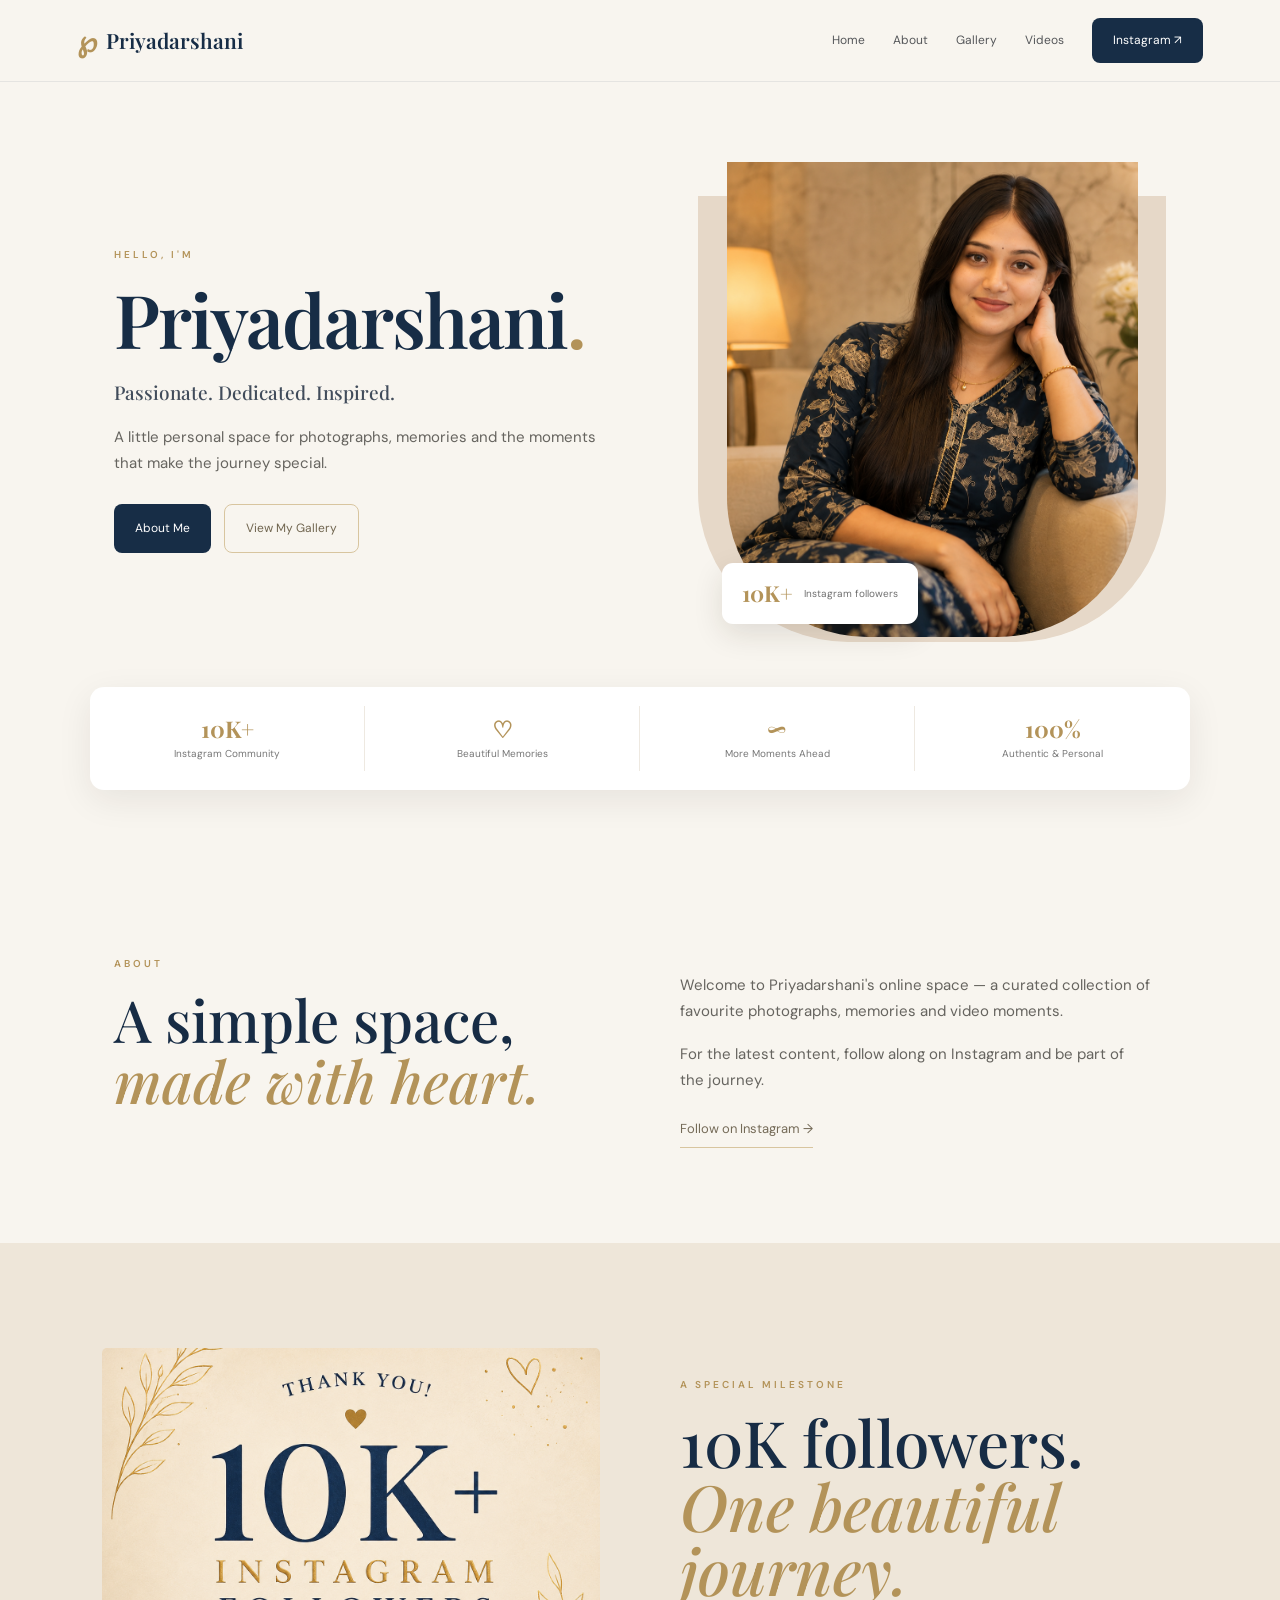
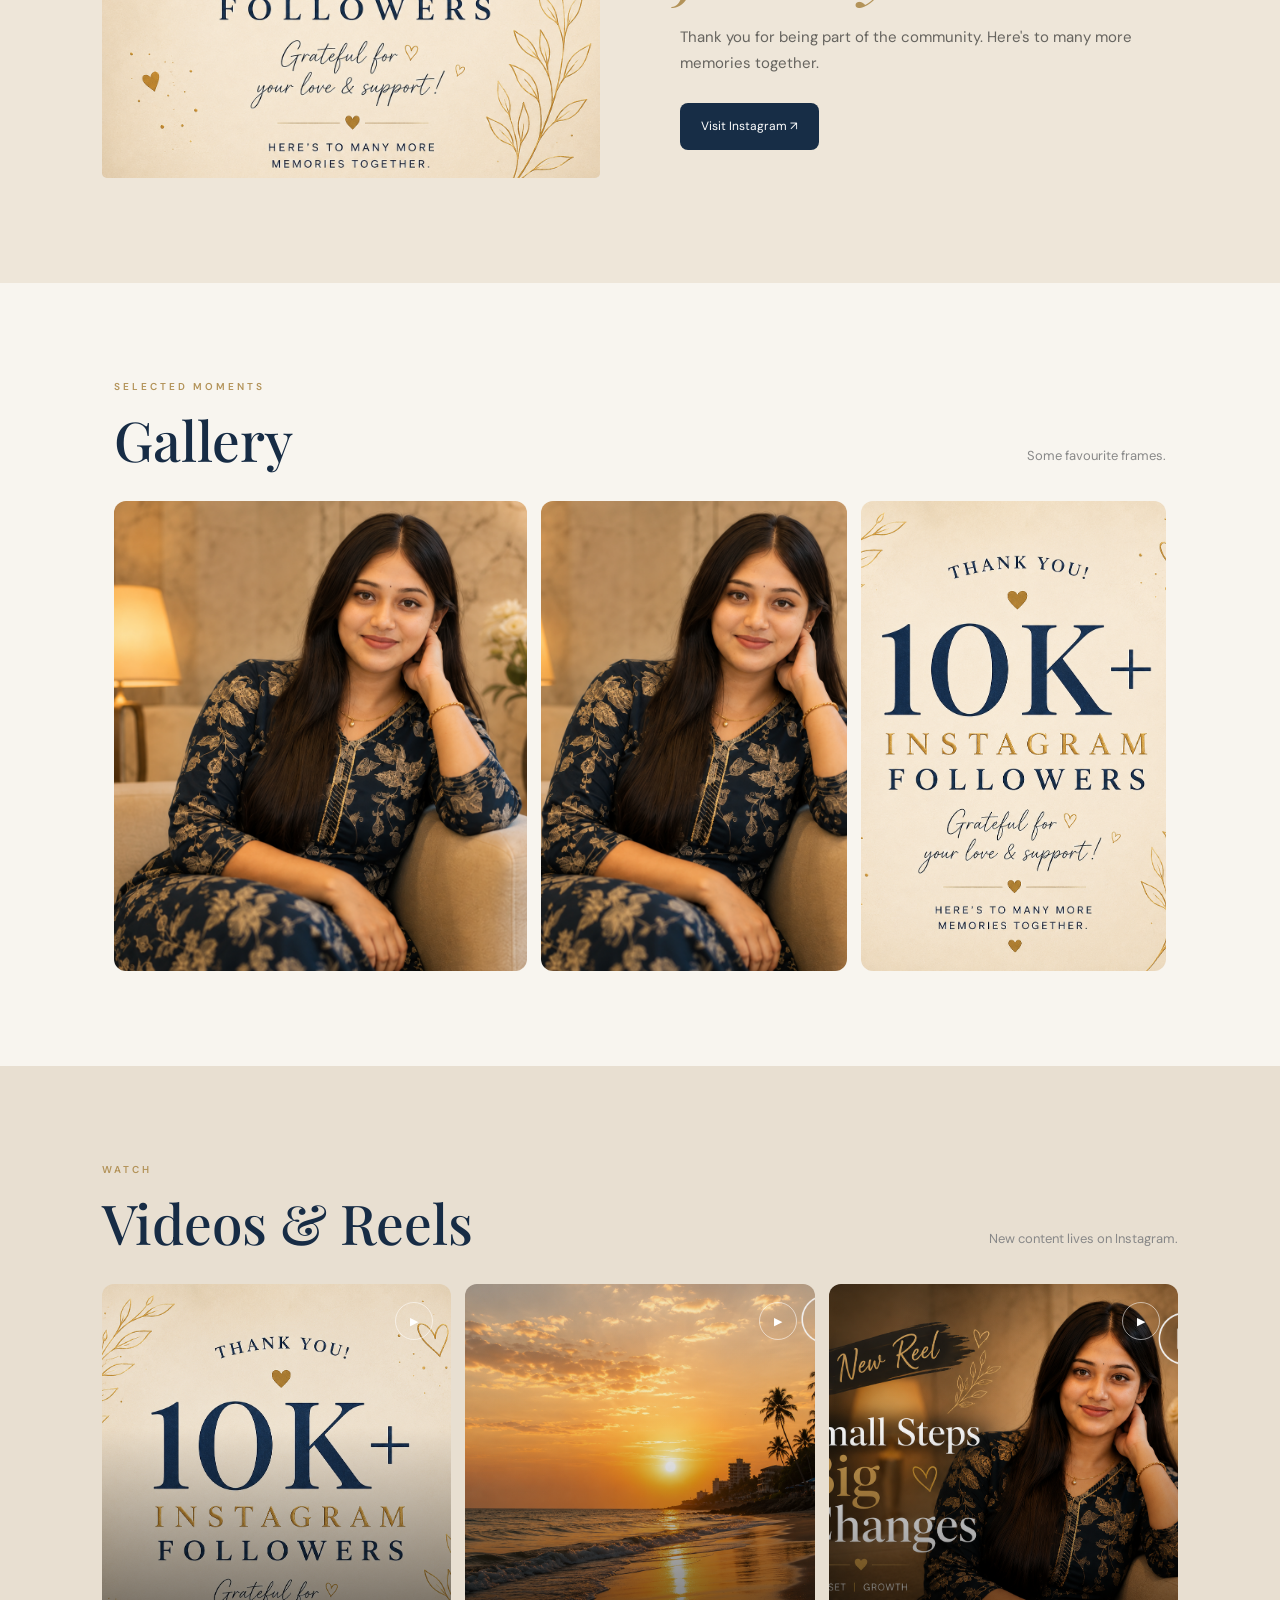
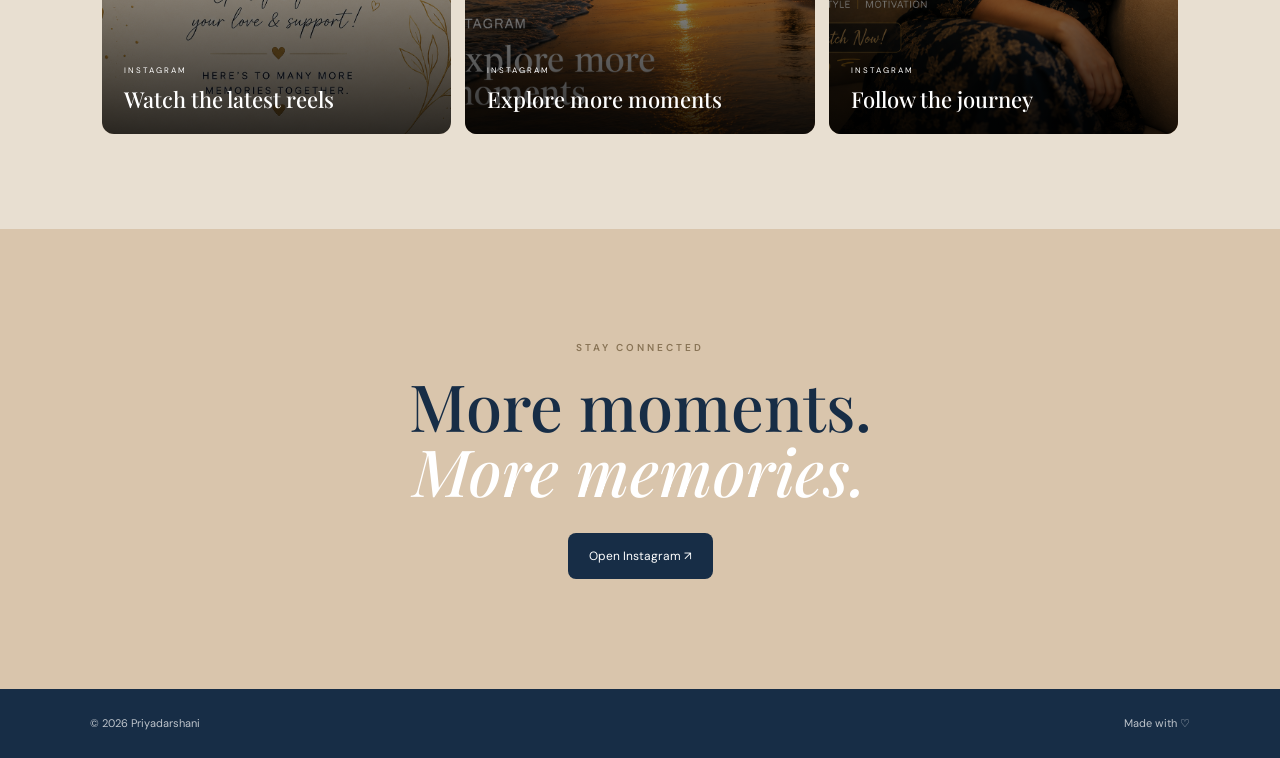
==== commit a59a3a2a: "Refactor HTML structure and update text content Updated various text elements for clarity and consis" ====
--- a/index.html
+++ b/index.html
@@ -1,45 +1,1319 @@
-```html
 <!DOCTYPE html>
 <html lang="en">
+
 <head>
+
   <meta charset="UTF-8">
-  <meta name="viewport" content="width=device-width, initial-scale=1.0">
+
+  <meta
+    name="viewport"
+    content="width=device-width, initial-scale=1.0"
+  >
 
   <meta
     name="description"
-    content="Priyadarshani — photos, memories and Instagram moments."
+    content="Priyadarshani — photographs, memories and Instagram moments."
   >
 
   <title>Priyadarshani | Official</title>
 
-  <!-- Google Fonts -->
+
+  <!-- GOOGLE FONTS -->
+
   <link rel="preconnect" href="https://fonts.googleapis.com">
-  <link rel="preconnect" href="https://fonts.gstatic.com" crossorigin>
 
   <link
-    href="https://fonts.googleapis.com/css2?family=DM+Sans:wght@400;500;600&family=Playfair+Display:wght@500;600&display=swap"
+    rel="preconnect"
+    href="https://fonts.gstatic.com"
+    crossorigin
+  >
+
+  <link
+    href="https://fonts.googleapis.com/css2?family=DM+Sans:wght@400;500;600&family=Playfair+Display:ital,wght@0,500;0,600;1,500;1,600&display=swap"
     rel="stylesheet"
   >
 
-  <!-- Main CSS -->
-  <link rel="stylesheet" href="style.css">
+
+  <!-- ALL WEBSITE CSS -->
+
+  <style>
+
+    * {
+      margin: 0;
+      padding: 0;
+      box-sizing: border-box;
+    }
+
+
+    html {
+      scroll-behavior: smooth;
+    }
+
+
+    body {
+      font-family: "DM Sans", sans-serif;
+      background: #f8f5ef;
+      color: #172c45;
+      line-height: 1.7;
+    }
+
+
+    img {
+      display: block;
+      width: 100%;
+    }
+
+
+    a {
+      text-decoration: none;
+      color: inherit;
+    }
+
+
+    :root {
+
+      --cream: #f8f5ef;
+
+      --cream-dark: #eee6d9;
+
+      --beige: #e5d5c2;
+
+      --gold: #b39359;
+
+      --gold-light: #d8c59f;
+
+      --navy: #172d46;
+
+      --text: #66645f;
+
+      --white: #ffffff;
+
+      --black: #191919;
+
+      --max: 1180px;
+
+    }
+
+
+    /* ================= NAVIGATION ================= */
+
+    .nav {
+
+      height: 82px;
+
+      padding: 0 6%;
+
+      display: flex;
+
+      align-items: center;
+
+      justify-content: space-between;
+
+      background: rgba(248,245,239,.97);
+
+      border-bottom: 1px solid rgba(23,45,70,.08);
+
+      position: sticky;
+
+      top: 0;
+
+      z-index: 1000;
+
+    }
+
+
+    .brand {
+
+      display: flex;
+
+      align-items: center;
+
+      gap: 9px;
+
+      font-family: "Playfair Display", serif;
+
+      font-size: 21px;
+
+      font-weight: 600;
+
+      color: var(--navy);
+
+    }
+
+
+    .brand span {
+
+      color: var(--gold);
+
+      font-size: 29px;
+
+    }
+
+
+    .nav nav {
+
+      display: flex;
+
+      align-items: center;
+
+      gap: 28px;
+
+    }
+
+
+    .nav nav a {
+
+      font-size: 12px;
+
+      color: #55575a;
+
+      transition: .25s ease;
+
+    }
+
+
+    .nav nav a:hover {
+
+      color: var(--gold);
+
+    }
+
+
+    .nav .nav-btn {
+
+      background: var(--navy);
+
+      color: white;
+
+      padding: 12px 21px;
+
+      border-radius: 8px;
+
+    }
+
+
+    /* ================= HERO ================= */
+
+    .hero {
+
+      max-width: var(--max);
+
+      margin: auto;
+
+      min-height: 610px;
+
+      padding: 70px 5% 45px;
+
+      display: grid;
+
+      grid-template-columns: 1fr .9fr;
+
+      gap: 65px;
+
+      align-items: center;
+
+    }
+
+
+    .eyebrow {
+
+      font-size: 10px;
+
+      text-transform: uppercase;
+
+      letter-spacing: 3px;
+
+      color: var(--gold);
+
+      margin-bottom: 17px;
+
+      font-weight: 600;
+
+    }
+
+
+    .hero h1 {
+
+      font-family: "Playfair Display", serif;
+
+      font-size: clamp(48px, 6vw, 74px);
+
+      line-height: 1.05;
+
+      letter-spacing: -2px;
+
+      font-weight: 600;
+
+      color: var(--navy);
+
+    }
+
+
+    .hero h1 span {
+
+      color: var(--gold);
+
+    }
+
+
+    .hero h2 {
+
+      font-family: "Playfair Display", serif;
+
+      font-size: 19px;
+
+      font-weight: 500;
+
+      margin-top: 18px;
+
+      color: #414c5b;
+
+    }
+
+
+    .hero-text {
+
+      max-width: 500px;
+
+      margin-top: 17px;
+
+      color: var(--text);
+
+      font-size: 15px;
+
+    }
+
+
+    .actions {
+
+      display: flex;
+
+      gap: 13px;
+
+      margin-top: 28px;
+
+    }
+
+
+    .primary,
+    .secondary {
+
+      display: inline-flex;
+
+      justify-content: center;
+
+      align-items: center;
+
+      padding: 13px 21px;
+
+      border-radius: 8px;
+
+      font-size: 12px;
+
+      transition: .25s ease;
+
+    }
+
+
+    .primary {
+
+      background: var(--navy);
+
+      color: white;
+
+    }
+
+
+    .primary:hover {
+
+      transform: translateY(-2px);
+
+      background: #2b4561;
+
+    }
+
+
+    .secondary {
+
+      border: 1px solid var(--gold-light);
+
+      color: #70654f;
+
+    }
+
+
+    .secondary:hover {
+
+      background: #eee5d5;
+
+    }
+
+
+    /* ================= HERO IMAGE ================= */
+
+    .hero-image {
+
+      min-height: 485px;
+
+      position: relative;
+
+      display: flex;
+
+      justify-content: center;
+
+      align-items: center;
+
+    }
+
+
+    .hero-image::before {
+
+      content: "";
+
+      position: absolute;
+
+      width: 100%;
+
+      height: 92%;
+
+      bottom: 0;
+
+      background: #e6d8c8;
+
+      border-radius: 0 0 150px 150px;
+
+    }
+
+
+    .hero-image img {
+
+      position: relative;
+
+      z-index: 2;
+
+      width: 88%;
+
+      height: 475px;
+
+      object-fit: cover;
+
+      object-position: center top;
+
+      border-radius: 0 0 140px 140px;
+
+    }
+
+
+    .floating-card {
+
+      position: absolute;
+
+      z-index: 5;
+
+      bottom: 18px;
+
+      left: 5%;
+
+      background: white;
+
+      padding: 12px 20px;
+
+      border-radius: 11px;
+
+      display: flex;
+
+      align-items: center;
+
+      gap: 11px;
+
+      box-shadow: 0 10px 30px rgba(40,30,20,.12);
+
+    }
+
+
+    .floating-card strong {
+
+      font-family: "Playfair Display", serif;
+
+      font-size: 22px;
+
+      color: var(--gold);
+
+    }
+
+
+    .floating-card span {
+
+      font-size: 10px;
+
+      color: #707070;
+
+    }
+
+
+    /* ================= STATS ================= */
+
+    .stats {
+
+      max-width: 1100px;
+
+      margin: -5px auto 70px;
+
+      background: white;
+
+      border-radius: 14px;
+
+      box-shadow: 0 10px 35px rgba(40,30,20,.08);
+
+      display: grid;
+
+      grid-template-columns: repeat(4,1fr);
+
+      padding: 19px 0;
+
+      position: relative;
+
+      z-index: 10;
+
+    }
+
+
+    .stats div {
+
+      min-height: 65px;
+
+      display: flex;
+
+      flex-direction: column;
+
+      justify-content: center;
+
+      align-items: center;
+
+      border-right: 1px solid #eee9e1;
+
+    }
+
+
+    .stats div:last-child {
+
+      border-right: 0;
+
+    }
+
+
+    .stats b {
+
+      font-family: "Playfair Display", serif;
+
+      font-size: 23px;
+
+      color: var(--gold);
+
+      line-height: 1.2;
+
+    }
+
+
+    .stats span {
+
+      font-size: 10px;
+
+      color: #777;
+
+      margin-top: 3px;
+
+    }
+
+
+    /* ================= GENERAL SECTION ================= */
+
+    .section {
+
+      max-width: var(--max);
+
+      margin: auto;
+
+      padding: 95px 5%;
+
+    }
+
+
+    /* ================= ABOUT ================= */
+
+    .about {
+
+      display: grid;
+
+      grid-template-columns: 1fr 1fr;
+
+      gap: 80px;
+
+      align-items: start;
+
+    }
+
+
+    .about h2 {
+
+      font-family: "Playfair Display", serif;
+
+      font-size: clamp(40px,5vw,58px);
+
+      line-height: 1.05;
+
+      font-weight: 500;
+
+    }
+
+
+    .about h2 em {
+
+      color: var(--gold);
+
+    }
+
+
+    .about-copy {
+
+      max-width: 470px;
+
+      padding-top: 18px;
+
+      color: var(--text);
+
+      font-size: 15px;
+
+    }
+
+
+    .about-copy p + p {
+
+      margin-top: 18px;
+
+    }
+
+
+    .underline {
+
+      display: inline-block;
+
+      margin-top: 25px;
+
+      padding-bottom: 7px;
+
+      border-bottom: 1px solid var(--gold-light);
+
+      font-size: 13px;
+
+      color: #756b58;
+
+    }
+
+
+    /* ================= 10K FEATURE ================= */
+
+    .feature {
+
+      max-width: none;
+
+      padding: 105px 8%;
+
+      background: var(--cream-dark);
+
+      display: grid;
+
+      grid-template-columns: 1fr 1fr;
+
+      gap: 80px;
+
+      align-items: center;
+
+    }
+
+
+    .feature-image {
+
+      height: 430px;
+
+      max-width: 560px;
+
+      overflow: hidden;
+
+      border-radius: 5px;
+
+    }
+
+
+    .feature-image img {
+
+      height: 100%;
+
+      object-fit: cover;
+
+    }
+
+
+    .feature-copy {
+
+      max-width: 500px;
+
+    }
+
+
+    .feature-copy h2 {
+
+      font-family: "Playfair Display", serif;
+
+      font-size: clamp(42px,5vw,64px);
+
+      line-height: 1;
+
+      font-weight: 500;
+
+    }
+
+
+    .feature-copy h2 em {
+
+      color: var(--gold);
+
+    }
+
+
+    .feature-copy > p:not(.eyebrow) {
+
+      color: var(--text);
+
+      margin: 23px 0 27px;
+
+      font-size: 15px;
+
+    }
+
+
+    /* ================= HEADINGS ================= */
+
+    .heading {
+
+      display: flex;
+
+      justify-content: space-between;
+
+      align-items: flex-end;
+
+      margin-bottom: 34px;
+
+    }
+
+
+    .heading h2 {
+
+      font-family: "Playfair Display", serif;
+
+      font-size: clamp(40px,5vw,55px);
+
+      line-height: 1;
+
+      font-weight: 500;
+
+    }
+
+
+    .heading > p {
+
+      font-size: 13px;
+
+      color: #888;
+
+    }
+
+
+    /* ================= GALLERY ================= */
+
+    .gallery {
+
+      display: grid;
+
+      grid-template-columns: 1.15fr .85fr .85fr;
+
+      gap: 14px;
+
+    }
+
+
+    .gitem {
+
+      height: 470px;
+
+      overflow: hidden;
+
+      border-radius: 12px;
+
+      background: #ddd;
+
+    }
+
+
+    .gitem img {
+
+      height: 100%;
+
+      object-fit: cover;
+
+      transition: transform .6s ease;
+
+    }
+
+
+    .gitem:hover img {
+
+      transform: scale(1.04);
+
+    }
+
+
+    /* ================= VIDEOS ================= */
+
+    .videos {
+
+      max-width: none;
+
+      background: #e8dfd1;
+
+      padding-left: 8%;
+
+      padding-right: 8%;
+
+    }
+
+
+    .video-cards {
+
+      display: grid;
+
+      grid-template-columns: repeat(3,1fr);
+
+      gap: 14px;
+
+    }
+
+
+    .video-card {
+
+      height: 450px;
+
+      position: relative;
+
+      overflow: hidden;
+
+      border-radius: 12px;
+
+      background: #202020;
+
+      color: white;
+
+    }
+
+
+    .video-card img {
+
+      width: 100%;
+
+      height: 100%;
+
+      object-fit: cover;
+
+      transition: transform .6s ease;
+
+    }
+
+
+    .video-card::after {
+
+      content: "";
+
+      position: absolute;
+
+      inset: 0;
+
+      background: linear-gradient(
+        to top,
+        rgba(0,0,0,.82),
+        rgba(0,0,0,.04) 68%
+      );
+
+    }
+
+
+    .video-card:hover img {
+
+      transform: scale(1.05);
+
+    }
+
+
+    .play {
+
+      position: absolute;
+
+      z-index: 5;
+
+      top: 18px;
+
+      right: 18px;
+
+      width: 38px;
+
+      height: 38px;
+
+      border: 1px solid rgba(255,255,255,.55);
+
+      border-radius: 50%;
+
+      display: flex;
+
+      justify-content: center;
+
+      align-items: center;
+
+      font-size: 11px;
+
+    }
+
+
+    .video-card > div {
+
+      position: absolute;
+
+      z-index: 5;
+
+      left: 22px;
+
+      right: 22px;
+
+      bottom: 22px;
+
+    }
+
+
+    .video-card small {
+
+      display: block;
+
+      font-size: 8px;
+
+      letter-spacing: 2px;
+
+      margin-bottom: 8px;
+
+    }
+
+
+    .video-card strong {
+
+      display: block;
+
+      font-family: "Playfair Display", serif;
+
+      font-size: 22px;
+
+      line-height: 1.2;
+
+      font-weight: 500;
+
+    }
+
+
+    /* ================= CLOSING ================= */
+
+    .closing {
+
+      text-align: center;
+
+      padding: 110px 20px;
+
+      background: #d9c5ac;
+
+    }
+
+
+    .closing .eyebrow {
+
+      color: #897456;
+
+    }
+
+
+    .closing h2 {
+
+      font-family: "Playfair Display", serif;
+
+      font-size: clamp(42px,6vw,65px);
+
+      line-height: 1;
+
+      font-weight: 500;
+
+      color: var(--navy);
+
+      margin-bottom: 30px;
+
+    }
+
+
+    .closing h2 em {
+
+      color: white;
+
+    }
+
+
+    /* ================= FOOTER ================= */
+
+    footer {
+
+      padding: 25px 7%;
+
+      background: var(--navy);
+
+      color: rgba(255,255,255,.72);
+
+      display: flex;
+
+      justify-content: space-between;
+
+      font-size: 11px;
+
+    }
+
+
+    /* ================= TABLET ================= */
+
+    @media(max-width:850px) {
+
+      .nav {
+
+        height: 70px;
+
+        padding: 0 5%;
+
+      }
+
+
+      .nav nav {
+
+        gap: 10px;
+
+      }
+
+
+      .nav nav > a:not(.nav-btn) {
+
+        display: none;
+
+      }
+
+
+      .nav .nav-btn {
+
+        padding: 10px 14px;
+
+      }
+
+
+      .hero {
+
+        grid-template-columns: 1fr;
+
+        gap: 40px;
+
+        padding-top: 55px;
+
+      }
+
+
+      .hero-copy {
+
+        text-align: center;
+
+      }
+
+
+      .hero-text {
+
+        margin-left: auto;
+
+        margin-right: auto;
+
+      }
+
+
+      .actions {
+
+        justify-content: center;
+
+      }
+
+
+      .hero-image {
+
+        min-height: 430px;
+
+      }
+
+
+      .hero-image img {
+
+        width: 82%;
+
+        height: 420px;
+
+      }
+
+
+      .stats {
+
+        margin-left: 5%;
+
+        margin-right: 5%;
+
+        grid-template-columns: repeat(2,1fr);
+
+      }
+
+
+      .stats div:nth-child(2) {
+
+        border-right: 0;
+
+      }
+
+
+      .about {
+
+        grid-template-columns: 1fr;
+
+        gap: 35px;
+
+      }
+
+
+      .feature {
+
+        grid-template-columns: 1fr;
+
+        gap: 35px;
+
+        padding: 75px 5%;
+
+      }
+
+
+      .feature-image {
+
+        max-width: none;
+
+      }
+
+
+      .gallery {
+
+        grid-template-columns: 1fr 1fr;
+
+      }
+
+
+      .gitem:first-child {
+
+        grid-column: span 2;
+
+      }
+
+
+      .video-cards {
+
+        grid-template-columns: 1fr;
+
+        max-width: 420px;
+
+        margin: auto;
+
+      }
+
+
+      .video-card {
+
+        height: 500px;
+
+      }
+
+
+      .heading {
+
+        align-items: flex-start;
+
+        flex-direction: column;
+
+        gap: 12px;
+
+      }
+
+    }
+
+
+    /* ================= MOBILE ================= */
+
+    @media(max-width:500px) {
+
+      .hero h1 {
+
+        font-size: 48px;
+
+      }
+
+
+      .hero h2 {
+
+        font-size: 17px;
+
+      }
+
+
+      .hero-text {
+
+        font-size: 14px;
+
+      }
+
+
+      .actions {
+
+        flex-direction: column;
+
+      }
+
+
+      .primary,
+      .secondary {
+
+        width: 100%;
+
+      }
+
+
+      .hero-image {
+
+        min-height: 380px;
+
+      }
+
+
+      .hero-image img {
+
+        width: 90%;
+
+        height: 370px;
+
+      }
+
+
+      .floating-card {
+
+        left: 2%;
+
+        bottom: 10px;
+
+      }
+
+
+      .stats span {
+
+        font-size: 9px;
+
+      }
+
+
+      .section {
+
+        padding-top: 70px;
+
+        padding-bottom: 70px;
+
+      }
+
+
+      .gallery {
+
+        grid-template-columns: 1fr;
+
+      }
+
+
+      .gitem:first-child {
+
+        grid-column: auto;
+
+      }
+
+
+      .gitem {
+
+        height: 440px;
+
+      }
+
+
+      .feature-copy h2 {
+
+        font-size: 43px;
+
+      }
+
+
+      footer {
+
+        flex-direction: column;
+
+        text-align: center;
+
+        gap: 8px;
+
+      }
+
+    }
+
+  </style>
+
 </head>
 
+
 <body>
 
+
   <!-- ================= NAVIGATION ================= -->
 
   <header class="nav">
 
-    <a class="brand" href="#home">
-      <span>℘</span> Priyadarshani
+    <a href="#home" class="brand">
+
+      <span>℘</span>
+
+      Priyadarshani
+
     </a>
 
+
     <nav>
+
       <a href="#home">Home</a>
+
       <a href="#about">About</a>
+
       <a href="#gallery">Gallery</a>
+
       <a href="#videos">Videos</a>
+
 
       <a
         class="nav-btn"
@@ -49,18 +1323,22 @@
       >
         Instagram ↗
       </a>
+
     </nav>
 
   </header>
 
 
-  <!-- ================= MAIN CONTENT ================= -->
+
+  <!-- ================= MAIN ================= -->
 
   <main>
 
+
     <!-- ================= HERO ================= -->
 
     <section class="hero" id="home">
+
 
       <div class="hero-copy">
 
@@ -68,32 +1346,45 @@
           Hello, I'm
         </p>
 
+
         <h1>
           Priyadarshani<span>.</span>
         </h1>
 
+
         <h2>
           Passionate. Dedicated. Inspired.
         </h2>
 
+
         <p class="hero-text">
-          A little personal space for photographs, memories
-          and the moments that make the journey special.
+          A little personal space for photographs,
+          memories and the moments that make the
+          journey special.
         </p>
 
+
         <div class="actions">
 
-          <a class="primary" href="#about">
+          <a
+            class="primary"
+            href="#about"
+          >
             About Me
           </a>
 
-          <a class="secondary" href="#gallery">
+
+          <a
+            class="secondary"
+            href="#gallery"
+          >
             View My Gallery
           </a>
 
         </div>
 
       </div>
+
 
 
       <!-- HERO IMAGE -->
@@ -105,9 +1396,12 @@
           alt="Priyadarshani"
         >
 
+
         <div class="floating-card">
 
-          <strong>10K+</strong>
+          <strong>
+            10K+
+          </strong>
 
           <span>
             Instagram followers
@@ -120,36 +1414,66 @@
     </section>
 
 
+
     <!-- ================= STATS ================= -->
 
     <section class="stats">
 
+
       <div>
+
         <b>10K+</b>
-        <span>Instagram Community</span>
+
+        <span>
+          Instagram Community
+        </span>
+
       </div>
 
+
       <div>
+
         <b>♡</b>
-        <span>Beautiful Memories</span>
+
+        <span>
+          Beautiful Memories
+        </span>
+
       </div>
 
+
       <div>
+
         <b>∞</b>
-        <span>More Moments Ahead</span>
+
+        <span>
+          More Moments Ahead
+        </span>
+
       </div>
 
+
       <div>
+
         <b>100%</b>
-        <span>Authentic & Personal</span>
+
+        <span>
+          Authentic & Personal
+        </span>
+
       </div>
 
     </section>
 
 
+
     <!-- ================= ABOUT ================= -->
 
-    <section class="about section" id="about">
+    <section
+      class="about section"
+      id="about"
+    >
+
 
       <div>
 
@@ -157,10 +1481,17 @@
           About
         </p>
 
+
         <h2>
+
           A simple space,
+
           <br>
-          <em>made with heart.</em>
+
+          <em>
+            made with heart.
+          </em>
+
         </h2>
 
       </div>
@@ -170,14 +1501,16 @@
 
         <p>
           Welcome to Priyadarshani's online space —
-          a curated collection of favourite photographs,
-          memories and video moments.
+          a curated collection of favourite
+          photographs, memories and video moments.
         </p>
 
+
         <p>
-          For the latest content, follow along on Instagram
-          and be part of the journey.
+          For the latest content, follow along on
+          Instagram and be part of the journey.
         </p>
+
 
         <a
           class="underline"
@@ -193,9 +1526,11 @@
     </section>
 
 
-    <!-- ================= FEATURE / 10K ================= -->
-
-    <section class="feature section">
+
+    <!-- ================= 10K FEATURE ================= -->
+
+    <section class="feature">
+
 
       <div class="feature-image">
 
@@ -213,16 +1548,25 @@
           A special milestone
         </p>
 
+
         <h2>
+
           10K followers.
+
           <br>
-          <em>One beautiful journey.</em>
+
+          <em>
+            One beautiful journey.
+          </em>
+
         </h2>
+
 
         <p>
           Thank you for being part of the community.
           Here's to many more memories together.
         </p>
+
 
         <a
           class="primary"
@@ -238,9 +1582,14 @@
     </section>
 
 
+
     <!-- ================= GALLERY ================= -->
 
-    <section class="section" id="gallery">
+    <section
+      class="section"
+      id="gallery"
+    >
+
 
       <div class="heading">
 
@@ -250,12 +1599,14 @@
             Selected moments
           </p>
 
+
           <h2>
             Gallery
           </h2>
 
         </div>
 
+
         <p>
           Some favourite frames.
         </p>
@@ -263,11 +1614,13 @@
       </div>
 
 
+
       <div class="gallery">
 
-        <!-- Portrait -->
-
-        <div class="gitem large">
+
+        <!-- GALLERY 1 -->
+
+        <div class="gitem">
 
           <img
             src="assets/images/priyadarshani-portrait.jpg"
@@ -277,7 +1630,7 @@
         </div>
 
 
-        <!-- Hero Image -->
+        <!-- GALLERY 2 -->
 
         <div class="gitem">
 
@@ -289,13 +1642,13 @@
         </div>
 
 
-        <!-- 10K Image -->
+        <!-- GALLERY 3 -->
 
         <div class="gitem">
 
           <img
             src="assets/images/thank-you-10k.jpg"
-            alt="Priyadarshani 10K Instagram milestone"
+            alt="Priyadarshani 10K milestone"
           >
 
         </div>
@@ -305,9 +1658,14 @@
     </section>
 
 
+
     <!-- ================= VIDEOS ================= -->
 
-    <section class="videos section" id="videos">
+    <section
+      class="videos section"
+      id="videos"
+    >
+
 
       <div class="heading">
 
@@ -317,12 +1675,14 @@
             Watch
           </p>
 
+
           <h2>
             Videos & Reels
           </h2>
 
         </div>
 
+
         <p>
           New content lives on Instagram.
         </p>
@@ -330,10 +1690,11 @@
       </div>
 
 
+
       <div class="video-cards">
 
 
-        <!-- VIDEO 1 -->
+        <!-- ================= REEL 1 ================= -->
 
         <a
           class="video-card"
@@ -343,20 +1704,23 @@
         >
 
           <img
-            src="assets/images/thank-you-10k.jpg"
-            alt="Instagram reel"
+            src="assets/images/reel-thumb-1.jpg"
+            alt="Priyadarshani Instagram Reel 1"
           >
+
 
           <span class="play">
             ▶
           </span>
 
+
           <div>
 
             <small>
               INSTAGRAM
             </small>
 
+
             <strong>
               Watch the latest reels
             </strong>
@@ -366,7 +1730,8 @@
         </a>
 
 
-        <!-- VIDEO 2 -->
+
+        <!-- ================= REEL 2 ================= -->
 
         <a
           class="video-card"
@@ -376,20 +1741,23 @@
         >
 
           <img
-            src="assets/images/hero-priyadarshani.jpg"
-            alt="Instagram content"
+            src="assets/images/reel-thumb-2.jpg"
+            alt="Priyadarshani Instagram Reel 2"
           >
+
 
           <span class="play">
             ▶
           </span>
 
+
           <div>
 
             <small>
               INSTAGRAM
             </small>
 
+
             <strong>
               Explore more moments
             </strong>
@@ -399,7 +1767,8 @@
         </a>
 
 
-        <!-- VIDEO 3 -->
+
+        <!-- ================= REEL 3 ================= -->
 
         <a
           class="video-card"
@@ -409,20 +1778,23 @@
         >
 
           <img
-            src="assets/images/priyadarshani-portrait.jpg"
-            alt="Priyadarshani Instagram profile"
+            src="assets/images/reel-thumb-3.jpg"
+            alt="Priyadarshani Instagram Reel 3"
           >
+
 
           <span class="play">
             ▶
           </span>
 
+
           <div>
 
             <small>
               INSTAGRAM
             </small>
 
+
             <strong>
               Follow the journey
             </strong>
@@ -436,22 +1808,32 @@
     </section>
 
 
+
     <!-- ================= CLOSING ================= -->
 
     <section class="closing">
+
 
       <p class="eyebrow">
         Stay connected
       </p>
 
+
       <h2>
+
         More moments.
+
         <br>
-        <em>More memories.</em>
+
+        <em>
+          More memories.
+        </em>
+
       </h2>
 
+
       <a
-        class="primary dark"
+        class="primary"
         href="https://www.instagram.com/invites/contact/?utm_source=ig_contact_invite&utm_medium=copy_link&utm_content=xs3nyq0"
         target="_blank"
         rel="noopener noreferrer"
@@ -464,6 +1846,7 @@
   </main>
 
 
+
   <!-- ================= FOOTER ================= -->
 
   <footer>
@@ -472,6 +1855,7 @@
       © <span id="year"></span> Priyadarshani
     </span>
 
+
     <span>
       Made with ♡
     </span>
@@ -479,13 +1863,17 @@
   </footer>
 
 
-  <!-- ================= JAVASCRIPT ================= -->
+
+  <!-- ================= YEAR ================= -->
 
   <script>
+
     document.getElementById("year").textContent =
       new Date().getFullYear();
+
   </script>
 
+
 </body>
+
 </html>
-```
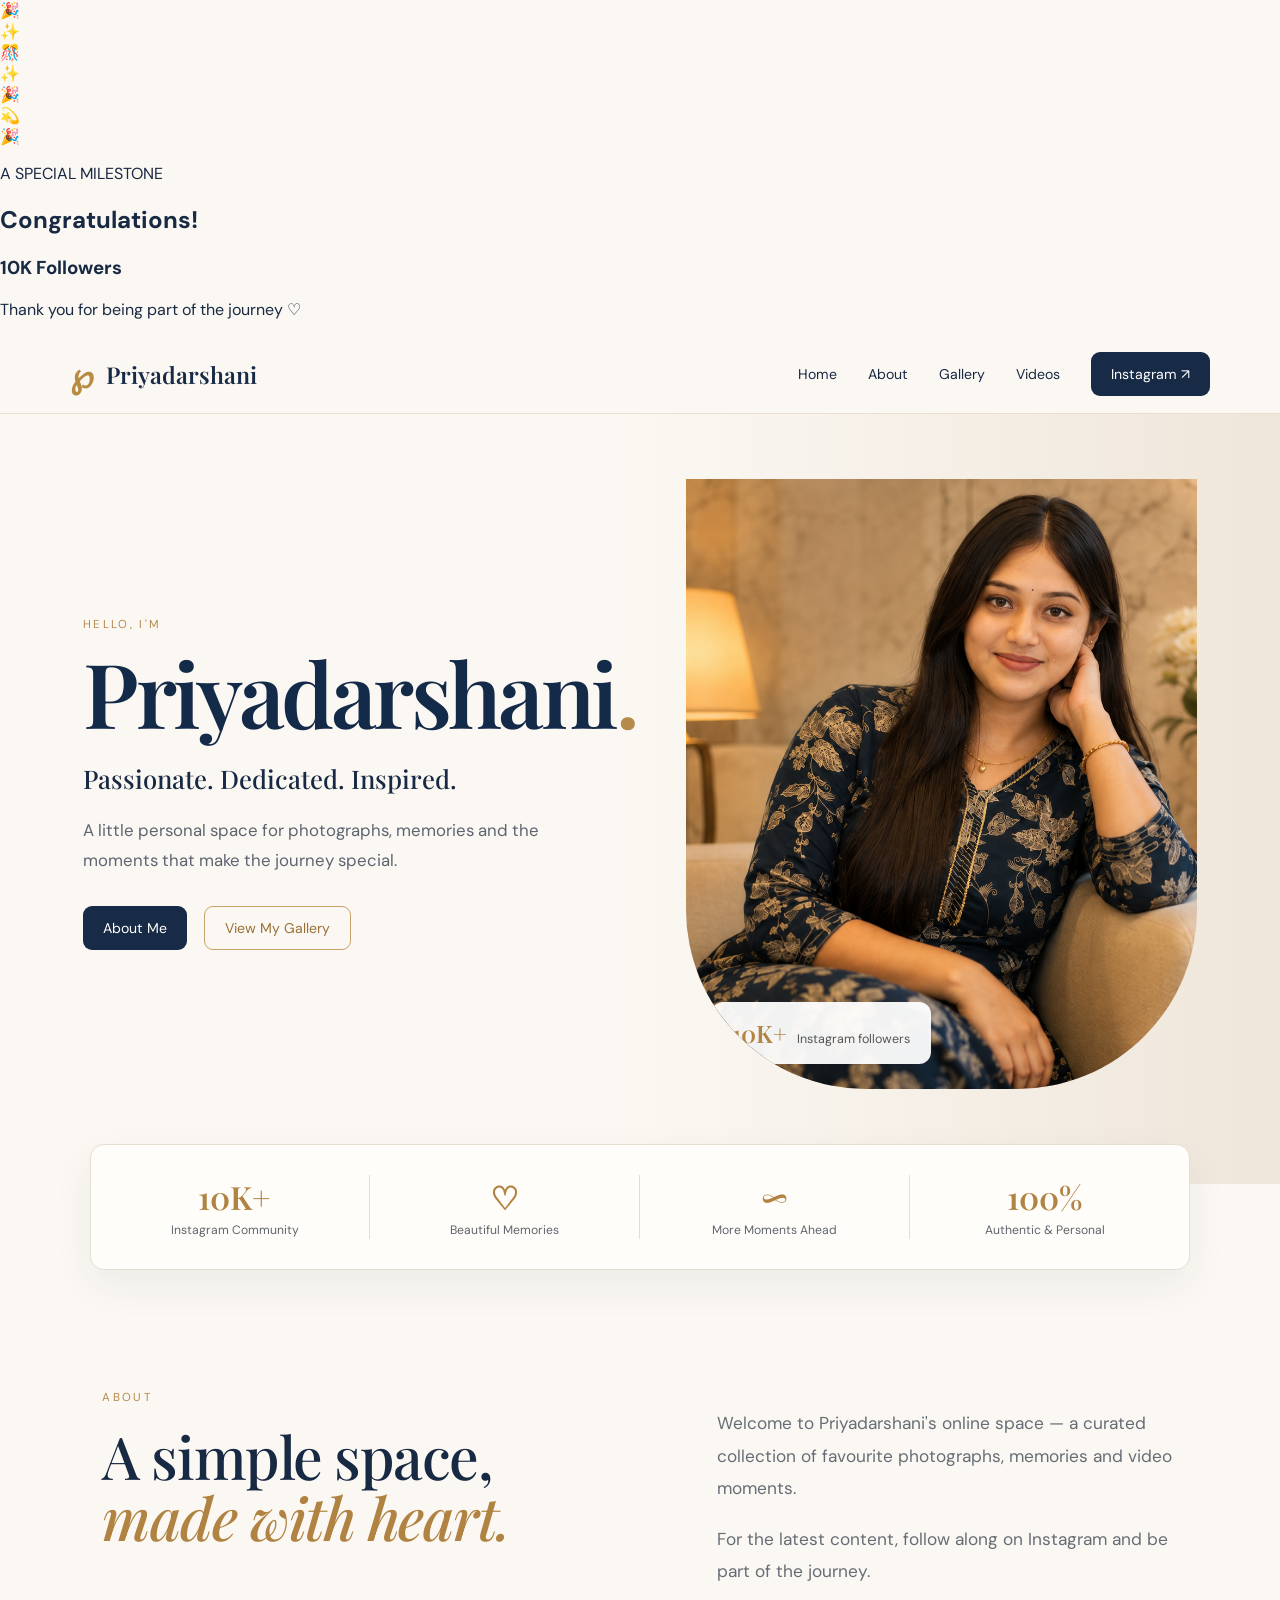
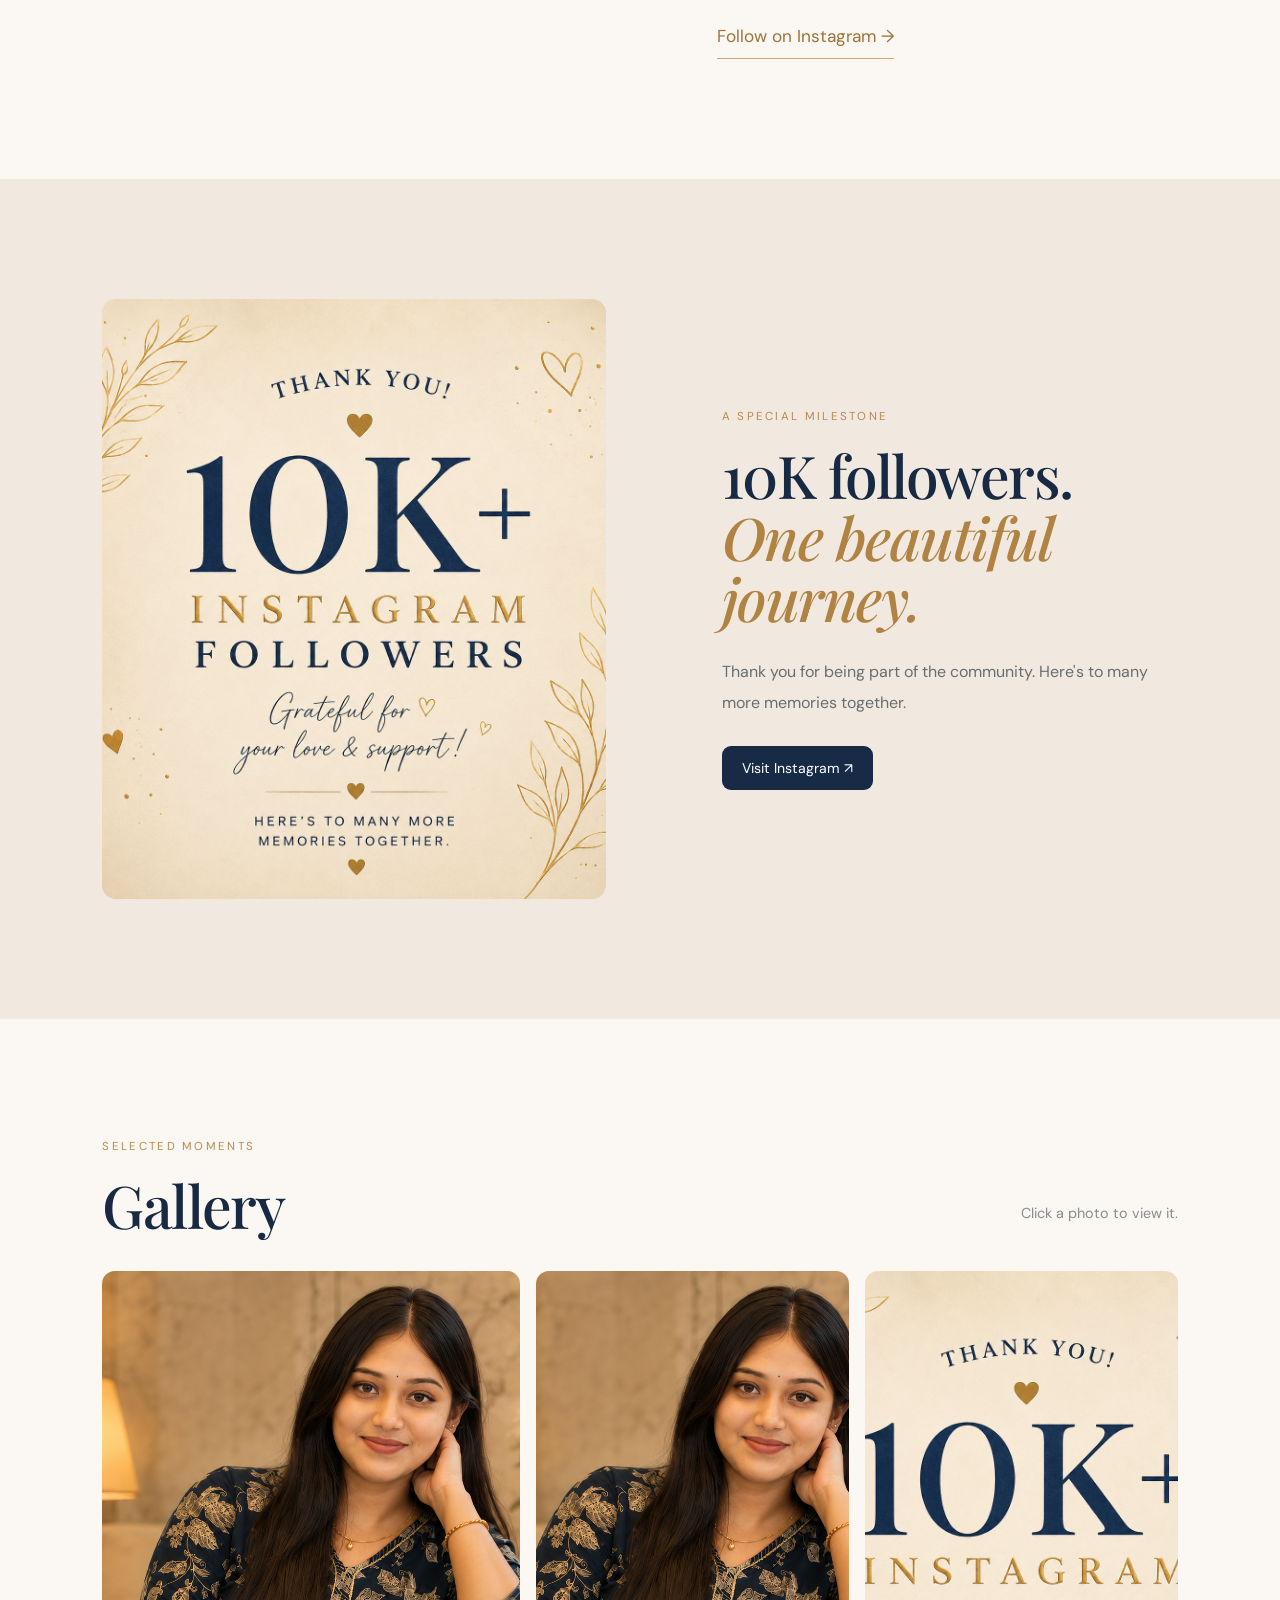
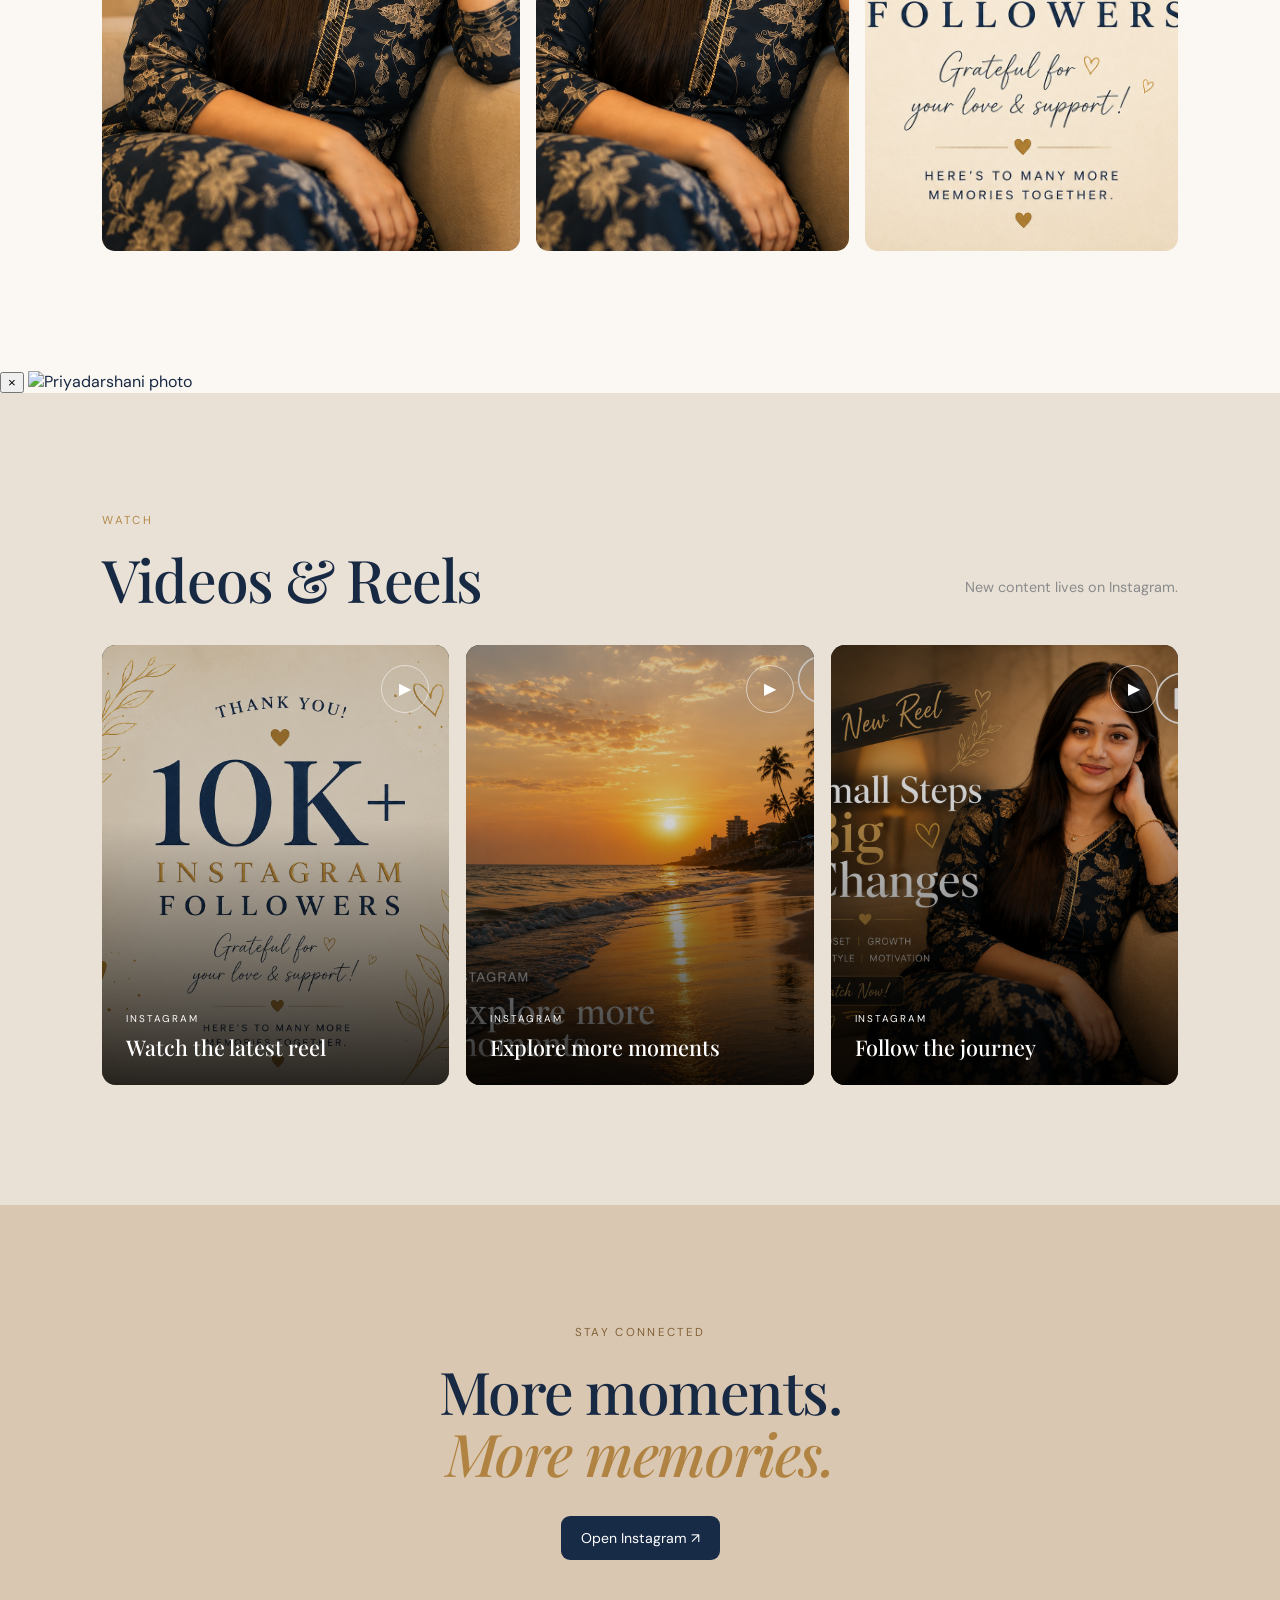
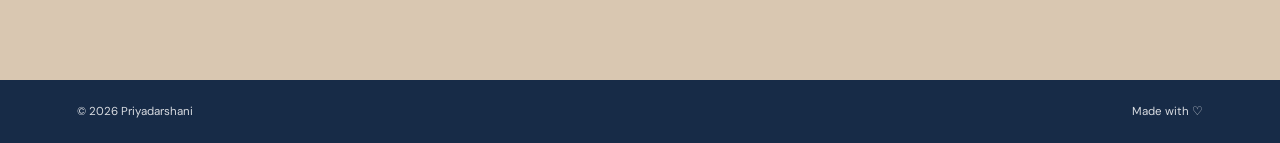
==== commit 1f12e38a: "Update index.html" ====
--- a/index.html
+++ b/index.html
@@ -34,1256 +34,9 @@
   >
 
 
-  <!-- ALL WEBSITE CSS -->
-
-  <style>
-
-    * {
-      margin: 0;
-      padding: 0;
-      box-sizing: border-box;
-    }
-
-
-    html {
-      scroll-behavior: smooth;
-    }
-
-
-    body {
-      font-family: "DM Sans", sans-serif;
-      background: #f8f5ef;
-      color: #172c45;
-      line-height: 1.7;
-    }
-
-
-    img {
-      display: block;
-      width: 100%;
-    }
-
-
-    a {
-      text-decoration: none;
-      color: inherit;
-    }
-
-
-    :root {
-
-      --cream: #f8f5ef;
-
-      --cream-dark: #eee6d9;
-
-      --beige: #e5d5c2;
-
-      --gold: #b39359;
-
-      --gold-light: #d8c59f;
-
-      --navy: #172d46;
-
-      --text: #66645f;
-
-      --white: #ffffff;
-
-      --black: #191919;
-
-      --max: 1180px;
-
-    }
-
-
-    /* ================= NAVIGATION ================= */
-
-    .nav {
-
-      height: 82px;
-
-      padding: 0 6%;
-
-      display: flex;
-
-      align-items: center;
-
-      justify-content: space-between;
-
-      background: rgba(248,245,239,.97);
-
-      border-bottom: 1px solid rgba(23,45,70,.08);
-
-      position: sticky;
-
-      top: 0;
-
-      z-index: 1000;
-
-    }
-
-
-    .brand {
-
-      display: flex;
-
-      align-items: center;
-
-      gap: 9px;
-
-      font-family: "Playfair Display", serif;
-
-      font-size: 21px;
-
-      font-weight: 600;
-
-      color: var(--navy);
-
-    }
-
-
-    .brand span {
-
-      color: var(--gold);
-
-      font-size: 29px;
-
-    }
-
-
-    .nav nav {
-
-      display: flex;
-
-      align-items: center;
-
-      gap: 28px;
-
-    }
-
-
-    .nav nav a {
-
-      font-size: 12px;
-
-      color: #55575a;
-
-      transition: .25s ease;
-
-    }
-
-
-    .nav nav a:hover {
-
-      color: var(--gold);
-
-    }
-
-
-    .nav .nav-btn {
-
-      background: var(--navy);
-
-      color: white;
-
-      padding: 12px 21px;
-
-      border-radius: 8px;
-
-    }
-
-
-    /* ================= HERO ================= */
-
-    .hero {
-
-      max-width: var(--max);
-
-      margin: auto;
-
-      min-height: 610px;
-
-      padding: 70px 5% 45px;
-
-      display: grid;
-
-      grid-template-columns: 1fr .9fr;
-
-      gap: 65px;
-
-      align-items: center;
-
-    }
-
-
-    .eyebrow {
-
-      font-size: 10px;
-
-      text-transform: uppercase;
-
-      letter-spacing: 3px;
-
-      color: var(--gold);
-
-      margin-bottom: 17px;
-
-      font-weight: 600;
-
-    }
-
-
-    .hero h1 {
-
-      font-family: "Playfair Display", serif;
-
-      font-size: clamp(48px, 6vw, 74px);
-
-      line-height: 1.05;
-
-      letter-spacing: -2px;
-
-      font-weight: 600;
-
-      color: var(--navy);
-
-    }
-
-
-    .hero h1 span {
-
-      color: var(--gold);
-
-    }
-
-
-    .hero h2 {
-
-      font-family: "Playfair Display", serif;
-
-      font-size: 19px;
-
-      font-weight: 500;
-
-      margin-top: 18px;
-
-      color: #414c5b;
-
-    }
-
-
-    .hero-text {
-
-      max-width: 500px;
-
-      margin-top: 17px;
-
-      color: var(--text);
-
-      font-size: 15px;
-
-    }
-
-
-    .actions {
-
-      display: flex;
-
-      gap: 13px;
-
-      margin-top: 28px;
-
-    }
-
-
-    .primary,
-    .secondary {
-
-      display: inline-flex;
-
-      justify-content: center;
-
-      align-items: center;
-
-      padding: 13px 21px;
-
-      border-radius: 8px;
-
-      font-size: 12px;
-
-      transition: .25s ease;
-
-    }
-
-
-    .primary {
-
-      background: var(--navy);
-
-      color: white;
-
-    }
-
-
-    .primary:hover {
-
-      transform: translateY(-2px);
-
-      background: #2b4561;
-
-    }
-
-
-    .secondary {
-
-      border: 1px solid var(--gold-light);
-
-      color: #70654f;
-
-    }
-
-
-    .secondary:hover {
-
-      background: #eee5d5;
-
-    }
-
-
-    /* ================= HERO IMAGE ================= */
-
-    .hero-image {
-
-      min-height: 485px;
-
-      position: relative;
-
-      display: flex;
-
-      justify-content: center;
-
-      align-items: center;
-
-    }
-
-
-    .hero-image::before {
-
-      content: "";
-
-      position: absolute;
-
-      width: 100%;
-
-      height: 92%;
-
-      bottom: 0;
-
-      background: #e6d8c8;
-
-      border-radius: 0 0 150px 150px;
-
-    }
-
-
-    .hero-image img {
-
-      position: relative;
-
-      z-index: 2;
-
-      width: 88%;
-
-      height: 475px;
-
-      object-fit: cover;
-
-      object-position: center top;
-
-      border-radius: 0 0 140px 140px;
-
-    }
-
-
-    .floating-card {
-
-      position: absolute;
-
-      z-index: 5;
-
-      bottom: 18px;
-
-      left: 5%;
-
-      background: white;
-
-      padding: 12px 20px;
-
-      border-radius: 11px;
-
-      display: flex;
-
-      align-items: center;
-
-      gap: 11px;
-
-      box-shadow: 0 10px 30px rgba(40,30,20,.12);
-
-    }
-
-
-    .floating-card strong {
-
-      font-family: "Playfair Display", serif;
-
-      font-size: 22px;
-
-      color: var(--gold);
-
-    }
-
-
-    .floating-card span {
-
-      font-size: 10px;
-
-      color: #707070;
-
-    }
-
-
-    /* ================= STATS ================= */
-
-    .stats {
-
-      max-width: 1100px;
-
-      margin: -5px auto 70px;
-
-      background: white;
-
-      border-radius: 14px;
-
-      box-shadow: 0 10px 35px rgba(40,30,20,.08);
-
-      display: grid;
-
-      grid-template-columns: repeat(4,1fr);
-
-      padding: 19px 0;
-
-      position: relative;
-
-      z-index: 10;
-
-    }
-
-
-    .stats div {
-
-      min-height: 65px;
-
-      display: flex;
-
-      flex-direction: column;
-
-      justify-content: center;
-
-      align-items: center;
-
-      border-right: 1px solid #eee9e1;
-
-    }
-
-
-    .stats div:last-child {
-
-      border-right: 0;
-
-    }
-
-
-    .stats b {
-
-      font-family: "Playfair Display", serif;
-
-      font-size: 23px;
-
-      color: var(--gold);
-
-      line-height: 1.2;
-
-    }
-
-
-    .stats span {
-
-      font-size: 10px;
-
-      color: #777;
-
-      margin-top: 3px;
-
-    }
-
-
-    /* ================= GENERAL SECTION ================= */
-
-    .section {
-
-      max-width: var(--max);
-
-      margin: auto;
-
-      padding: 95px 5%;
-
-    }
-
-
-    /* ================= ABOUT ================= */
-
-    .about {
-
-      display: grid;
-
-      grid-template-columns: 1fr 1fr;
-
-      gap: 80px;
-
-      align-items: start;
-
-    }
-
-
-    .about h2 {
-
-      font-family: "Playfair Display", serif;
-
-      font-size: clamp(40px,5vw,58px);
-
-      line-height: 1.05;
-
-      font-weight: 500;
-
-    }
-
-
-    .about h2 em {
-
-      color: var(--gold);
-
-    }
-
-
-    .about-copy {
-
-      max-width: 470px;
-
-      padding-top: 18px;
-
-      color: var(--text);
-
-      font-size: 15px;
-
-    }
-
-
-    .about-copy p + p {
-
-      margin-top: 18px;
-
-    }
-
-
-    .underline {
-
-      display: inline-block;
-
-      margin-top: 25px;
-
-      padding-bottom: 7px;
-
-      border-bottom: 1px solid var(--gold-light);
-
-      font-size: 13px;
-
-      color: #756b58;
-
-    }
-
-
-    /* ================= 10K FEATURE ================= */
-
-    .feature {
-
-      max-width: none;
-
-      padding: 105px 8%;
-
-      background: var(--cream-dark);
-
-      display: grid;
-
-      grid-template-columns: 1fr 1fr;
-
-      gap: 80px;
-
-      align-items: center;
-
-    }
-
-
-    .feature-image {
-
-      height: 430px;
-
-      max-width: 560px;
-
-      overflow: hidden;
-
-      border-radius: 5px;
-
-    }
-
-
-    .feature-image img {
-
-      height: 100%;
-
-      object-fit: cover;
-
-    }
-
-
-    .feature-copy {
-
-      max-width: 500px;
-
-    }
-
-
-    .feature-copy h2 {
-
-      font-family: "Playfair Display", serif;
-
-      font-size: clamp(42px,5vw,64px);
-
-      line-height: 1;
-
-      font-weight: 500;
-
-    }
-
-
-    .feature-copy h2 em {
-
-      color: var(--gold);
-
-    }
-
-
-    .feature-copy > p:not(.eyebrow) {
-
-      color: var(--text);
-
-      margin: 23px 0 27px;
-
-      font-size: 15px;
-
-    }
-
-
-    /* ================= HEADINGS ================= */
-
-    .heading {
-
-      display: flex;
-
-      justify-content: space-between;
-
-      align-items: flex-end;
-
-      margin-bottom: 34px;
-
-    }
-
-
-    .heading h2 {
-
-      font-family: "Playfair Display", serif;
-
-      font-size: clamp(40px,5vw,55px);
-
-      line-height: 1;
-
-      font-weight: 500;
-
-    }
-
-
-    .heading > p {
-
-      font-size: 13px;
-
-      color: #888;
-
-    }
-
-
-    /* ================= GALLERY ================= */
-
-    .gallery {
-
-      display: grid;
-
-      grid-template-columns: 1.15fr .85fr .85fr;
-
-      gap: 14px;
-
-    }
-
-
-    .gitem {
-
-      height: 470px;
-
-      overflow: hidden;
-
-      border-radius: 12px;
-
-      background: #ddd;
-
-    }
-
-
-    .gitem img {
-
-      height: 100%;
-
-      object-fit: cover;
-
-      transition: transform .6s ease;
-
-    }
-
-
-    .gitem:hover img {
-
-      transform: scale(1.04);
-
-    }
-
-
-    /* ================= VIDEOS ================= */
-
-    .videos {
-
-      max-width: none;
-
-      background: #e8dfd1;
-
-      padding-left: 8%;
-
-      padding-right: 8%;
-
-    }
-
-
-    .video-cards {
-
-      display: grid;
-
-      grid-template-columns: repeat(3,1fr);
-
-      gap: 14px;
-
-    }
-
-
-    .video-card {
-
-      height: 450px;
-
-      position: relative;
-
-      overflow: hidden;
-
-      border-radius: 12px;
-
-      background: #202020;
-
-      color: white;
-
-    }
-
-
-    .video-card img {
-
-      width: 100%;
-
-      height: 100%;
-
-      object-fit: cover;
-
-      transition: transform .6s ease;
-
-    }
-
-
-    .video-card::after {
-
-      content: "";
-
-      position: absolute;
-
-      inset: 0;
-
-      background: linear-gradient(
-        to top,
-        rgba(0,0,0,.82),
-        rgba(0,0,0,.04) 68%
-      );
-
-    }
-
-
-    .video-card:hover img {
-
-      transform: scale(1.05);
-
-    }
-
-
-    .play {
-
-      position: absolute;
-
-      z-index: 5;
-
-      top: 18px;
-
-      right: 18px;
-
-      width: 38px;
-
-      height: 38px;
-
-      border: 1px solid rgba(255,255,255,.55);
-
-      border-radius: 50%;
-
-      display: flex;
-
-      justify-content: center;
-
-      align-items: center;
-
-      font-size: 11px;
-
-    }
-
-
-    .video-card > div {
-
-      position: absolute;
-
-      z-index: 5;
-
-      left: 22px;
-
-      right: 22px;
-
-      bottom: 22px;
-
-    }
-
-
-    .video-card small {
-
-      display: block;
-
-      font-size: 8px;
-
-      letter-spacing: 2px;
-
-      margin-bottom: 8px;
-
-    }
-
-
-    .video-card strong {
-
-      display: block;
-
-      font-family: "Playfair Display", serif;
-
-      font-size: 22px;
-
-      line-height: 1.2;
-
-      font-weight: 500;
-
-    }
-
-
-    /* ================= CLOSING ================= */
-
-    .closing {
-
-      text-align: center;
-
-      padding: 110px 20px;
-
-      background: #d9c5ac;
-
-    }
-
-
-    .closing .eyebrow {
-
-      color: #897456;
-
-    }
-
-
-    .closing h2 {
-
-      font-family: "Playfair Display", serif;
-
-      font-size: clamp(42px,6vw,65px);
-
-      line-height: 1;
-
-      font-weight: 500;
-
-      color: var(--navy);
-
-      margin-bottom: 30px;
-
-    }
-
-
-    .closing h2 em {
-
-      color: white;
-
-    }
-
-
-    /* ================= FOOTER ================= */
-
-    footer {
-
-      padding: 25px 7%;
-
-      background: var(--navy);
-
-      color: rgba(255,255,255,.72);
-
-      display: flex;
-
-      justify-content: space-between;
-
-      font-size: 11px;
-
-    }
-
-
-    /* ================= TABLET ================= */
-
-    @media(max-width:850px) {
-
-      .nav {
-
-        height: 70px;
-
-        padding: 0 5%;
-
-      }
-
-
-      .nav nav {
-
-        gap: 10px;
-
-      }
-
-
-      .nav nav > a:not(.nav-btn) {
-
-        display: none;
-
-      }
-
-
-      .nav .nav-btn {
-
-        padding: 10px 14px;
-
-      }
-
-
-      .hero {
-
-        grid-template-columns: 1fr;
-
-        gap: 40px;
-
-        padding-top: 55px;
-
-      }
-
-
-      .hero-copy {
-
-        text-align: center;
-
-      }
-
-
-      .hero-text {
-
-        margin-left: auto;
-
-        margin-right: auto;
-
-      }
-
-
-      .actions {
-
-        justify-content: center;
-
-      }
-
-
-      .hero-image {
-
-        min-height: 430px;
-
-      }
-
-
-      .hero-image img {
-
-        width: 82%;
-
-        height: 420px;
-
-      }
-
-
-      .stats {
-
-        margin-left: 5%;
-
-        margin-right: 5%;
-
-        grid-template-columns: repeat(2,1fr);
-
-      }
-
-
-      .stats div:nth-child(2) {
-
-        border-right: 0;
-
-      }
-
-
-      .about {
-
-        grid-template-columns: 1fr;
-
-        gap: 35px;
-
-      }
-
-
-      .feature {
-
-        grid-template-columns: 1fr;
-
-        gap: 35px;
-
-        padding: 75px 5%;
-
-      }
-
-
-      .feature-image {
-
-        max-width: none;
-
-      }
-
-
-      .gallery {
-
-        grid-template-columns: 1fr 1fr;
-
-      }
-
-
-      .gitem:first-child {
-
-        grid-column: span 2;
-
-      }
-
-
-      .video-cards {
-
-        grid-template-columns: 1fr;
-
-        max-width: 420px;
-
-        margin: auto;
-
-      }
-
-
-      .video-card {
-
-        height: 500px;
-
-      }
-
-
-      .heading {
-
-        align-items: flex-start;
-
-        flex-direction: column;
-
-        gap: 12px;
-
-      }
-
-    }
-
-
-    /* ================= MOBILE ================= */
-
-    @media(max-width:500px) {
-
-      .hero h1 {
-
-        font-size: 48px;
-
-      }
-
-
-      .hero h2 {
-
-        font-size: 17px;
-
-      }
-
-
-      .hero-text {
-
-        font-size: 14px;
-
-      }
-
-
-      .actions {
-
-        flex-direction: column;
-
-      }
-
-
-      .primary,
-      .secondary {
-
-        width: 100%;
-
-      }
-
-
-      .hero-image {
-
-        min-height: 380px;
-
-      }
-
-
-      .hero-image img {
-
-        width: 90%;
-
-        height: 370px;
-
-      }
-
-
-      .floating-card {
-
-        left: 2%;
-
-        bottom: 10px;
-
-      }
-
-
-      .stats span {
-
-        font-size: 9px;
-
-      }
-
-
-      .section {
-
-        padding-top: 70px;
-
-        padding-bottom: 70px;
-
-      }
-
-
-      .gallery {
-
-        grid-template-columns: 1fr;
-
-      }
-
-
-      .gitem:first-child {
-
-        grid-column: auto;
-
-      }
-
-
-      .gitem {
-
-        height: 440px;
-
-      }
-
-
-      .feature-copy h2 {
-
-        font-size: 43px;
-
-      }
-
-
-      footer {
-
-        flex-direction: column;
-
-        text-align: center;
-
-        gap: 8px;
-
-      }
-
-    }
-
-  </style>
+  <!-- CSS -->
+
+  <link rel="stylesheet" href="style.css">
 
 </head>
 
@@ -1291,589 +44,831 @@
 <body>
 
 
-  <!-- ================= NAVIGATION ================= -->
-
-  <header class="nav">
-
-    <a href="#home" class="brand">
-
-      <span>℘</span>
-
-      Priyadarshani
-
-    </a>
-
-
-    <nav>
-
-      <a href="#home">Home</a>
-
-      <a href="#about">About</a>
-
-      <a href="#gallery">Gallery</a>
-
-      <a href="#videos">Videos</a>
-
-
-      <a
-        class="nav-btn"
-        href="https://www.instagram.com/invites/contact/?utm_source=ig_contact_invite&utm_medium=copy_link&utm_content=xs3nyq0"
-        target="_blank"
-        rel="noopener noreferrer"
-      >
-        Instagram ↗
-      </a>
-
-    </nav>
-
-  </header>
-
-
-
-  <!-- ================= MAIN ================= -->
-
-  <main>
-
-
-    <!-- ================= HERO ================= -->
-
-    <section class="hero" id="home">
-
-
-      <div class="hero-copy">
-
-        <p class="eyebrow">
-          Hello, I'm
-        </p>
-
-
-        <h1>
-          Priyadarshani<span>.</span>
-        </h1>
-
-
-        <h2>
-          Passionate. Dedicated. Inspired.
-        </h2>
-
-
-        <p class="hero-text">
-          A little personal space for photographs,
-          memories and the moments that make the
-          journey special.
-        </p>
-
-
-        <div class="actions">
-
-          <a
-            class="primary"
-            href="#about"
-          >
-            About Me
-          </a>
-
-
-          <a
-            class="secondary"
-            href="#gallery"
-          >
-            View My Gallery
-          </a>
-
-        </div>
-
-      </div>
-
-
-
-      <!-- HERO IMAGE -->
-
-      <div class="hero-image">
-
-        <img
-          src="assets/images/hero-priyadarshani.jpg"
-          alt="Priyadarshani"
-        >
-
-
-        <div class="floating-card">
-
-          <strong>
-            10K+
-          </strong>
-
-          <span>
-            Instagram followers
-          </span>
-
-        </div>
-
-      </div>
-
-    </section>
-
-
-
-    <!-- ================= STATS ================= -->
-
-    <section class="stats">
-
-
-      <div>
-
-        <b>10K+</b>
-
-        <span>
-          Instagram Community
-        </span>
-
-      </div>
-
-
-      <div>
-
-        <b>♡</b>
-
-        <span>
-          Beautiful Memories
-        </span>
-
-      </div>
-
-
-      <div>
-
-        <b>∞</b>
-
-        <span>
-          More Moments Ahead
-        </span>
-
-      </div>
-
-
-      <div>
-
-        <b>100%</b>
-
-        <span>
-          Authentic & Personal
-        </span>
-
-      </div>
-
-    </section>
-
-
-
-    <!-- ================= ABOUT ================= -->
-
-    <section
-      class="about section"
-      id="about"
-    >
-
-
-      <div>
-
-        <p class="eyebrow">
-          About
-        </p>
-
-
-        <h2>
-
-          A simple space,
-
-          <br>
-
-          <em>
-            made with heart.
-          </em>
-
-        </h2>
-
-      </div>
-
-
-      <div class="about-copy">
-
-        <p>
-          Welcome to Priyadarshani's online space —
-          a curated collection of favourite
-          photographs, memories and video moments.
-        </p>
-
-
-        <p>
-          For the latest content, follow along on
-          Instagram and be part of the journey.
-        </p>
-
-
-        <a
-          class="underline"
-          href="https://www.instagram.com/invites/contact/?utm_source=ig_contact_invite&utm_medium=copy_link&utm_content=xs3nyq0"
-          target="_blank"
-          rel="noopener noreferrer"
-        >
-          Follow on Instagram →
-        </a>
-
-      </div>
-
-    </section>
-
-
-
-    <!-- ================= 10K FEATURE ================= -->
-
-    <section class="feature">
-
-
-      <div class="feature-image">
-
-        <img
-          src="assets/images/thank-you-10k.jpg"
-          alt="Priyadarshani celebrating 10K Instagram followers"
-        >
-
-      </div>
-
-
-      <div class="feature-copy">
-
-        <p class="eyebrow">
-          A special milestone
-        </p>
-
-
-        <h2>
-
-          10K followers.
-
-          <br>
-
-          <em>
-            One beautiful journey.
-          </em>
-
-        </h2>
-
-
-        <p>
-          Thank you for being part of the community.
-          Here's to many more memories together.
-        </p>
-
-
-        <a
-          class="primary"
-          href="https://www.instagram.com/invites/contact/?utm_source=ig_contact_invite&utm_medium=copy_link&utm_content=xs3nyq0"
-          target="_blank"
-          rel="noopener noreferrer"
-        >
-          Visit Instagram ↗
-        </a>
-
-      </div>
-
-    </section>
-
-
-
-    <!-- ================= GALLERY ================= -->
-
-    <section
-      class="section"
-      id="gallery"
-    >
-
-
-      <div class="heading">
-
-        <div>
-
-          <p class="eyebrow">
-            Selected moments
-          </p>
-
-
-          <h2>
-            Gallery
-          </h2>
-
-        </div>
-
-
-        <p>
-          Some favourite frames.
-        </p>
-
-      </div>
-
-
-
-      <div class="gallery">
-
-
-        <!-- GALLERY 1 -->
-
-        <div class="gitem">
-
-          <img
-            src="assets/images/priyadarshani-portrait.jpg"
-            alt="Priyadarshani portrait"
-          >
-
-        </div>
-
-
-        <!-- GALLERY 2 -->
-
-        <div class="gitem">
-
-          <img
-            src="assets/images/hero-priyadarshani.jpg"
-            alt="Priyadarshani"
-          >
-
-        </div>
-
-
-        <!-- GALLERY 3 -->
-
-        <div class="gitem">
-
-          <img
-            src="assets/images/thank-you-10k.jpg"
-            alt="Priyadarshani 10K milestone"
-          >
-
-        </div>
-
-      </div>
-
-    </section>
-
-
-
-    <!-- ================= VIDEOS ================= -->
-
-    <section
-      class="videos section"
-      id="videos"
-    >
-
-
-      <div class="heading">
-
-        <div>
-
-          <p class="eyebrow">
-            Watch
-          </p>
-
-
-          <h2>
-            Videos & Reels
-          </h2>
-
-        </div>
-
-
-        <p>
-          New content lives on Instagram.
-        </p>
-
-      </div>
-
-
-
-      <div class="video-cards">
-
-
-        <!-- ================= REEL 1 ================= -->
-
-        <a
-          class="video-card"
-          href="https://www.instagram.com/reel/DcdpDebP8qM/?igsi=cW95eml0MzZwOGx4"
-          target="_blank"
-          rel="noopener noreferrer"
-        >
-
-          <img
-            src="assets/images/reel-thumb-1.jpg"
-            alt="Priyadarshani Instagram Reel 1"
-          >
-
-
-          <span class="play">
-            ▶
-          </span>
-
-
-          <div>
-
-            <small>
-              INSTAGRAM
-            </small>
-
-
-            <strong>
-              Watch the latest reels
-            </strong>
-
-          </div>
-
-        </a>
-
-
-
-        <!-- ================= REEL 2 ================= -->
-
-        <a
-          class="video-card"
-          href="https://www.instagram.com/p/DcTV6TFD2QW/?igsi=MXVkeDA1cGttZmdteA=="
-          target="_blank"
-          rel="noopener noreferrer"
-        >
-
-          <img
-            src="assets/images/reel-thumb-2.jpg"
-            alt="Priyadarshani Instagram Reel 2"
-          >
-
-
-          <span class="play">
-            ▶
-          </span>
-
-
-          <div>
-
-            <small>
-              INSTAGRAM
-            </small>
-
-
-            <strong>
-              Explore more moments
-            </strong>
-
-          </div>
-
-        </a>
-
-
-
-        <!-- ================= REEL 3 ================= -->
-
-        <a
-          class="video-card"
-          href="https://www.instagram.com/reel/DPq0Qu-D402/?igsi=MWFlY3pieXdhMm5wNA=="
-          target="_blank"
-          rel="noopener noreferrer"
-        >
-
-          <img
-            src="assets/images/reel-thumb-3.jpg"
-            alt="Priyadarshani Instagram Reel 3"
-          >
-
-
-          <span class="play">
-            ▶
-          </span>
-
-
-          <div>
-
-            <small>
-              INSTAGRAM
-            </small>
-
-
-            <strong>
-              Follow the journey
-            </strong>
-
-          </div>
-
-        </a>
-
-      </div>
-
-    </section>
-
-
-
-    <!-- ================= CLOSING ================= -->
-
-    <section class="closing">
-
-
-      <p class="eyebrow">
-        Stay connected
-      </p>
-
-
-      <h2>
-
-        More moments.
-
-        <br>
-
-        <em>
-          More memories.
-        </em>
-
-      </h2>
-
+<!-- =====================================================
+     10K CELEBRATION
+===================================================== -->
+
+<div id="celebration" class="celebration">
+
+  <div class="celebration-confetti confetti-one">🎉</div>
+
+  <div class="celebration-confetti confetti-two">✨</div>
+
+  <div class="celebration-confetti confetti-three">🎊</div>
+
+  <div class="celebration-confetti confetti-four">✨</div>
+
+  <div class="celebration-confetti confetti-five">🎉</div>
+
+  <div class="celebration-confetti confetti-six">💫</div>
+
+
+  <div class="celebration-box">
+
+    <div class="celebration-icon">
+      🎉
+    </div>
+
+    <p class="celebration-small">
+      A SPECIAL MILESTONE
+    </p>
+
+    <h2>
+      Congratulations!
+    </h2>
+
+    <h3>
+      10K Followers
+    </h3>
+
+    <p class="celebration-message">
+      Thank you for being part of the journey ♡
+    </p>
+
+  </div>
+
+</div>
+
+
+
+<!-- =====================================================
+     NAVIGATION
+===================================================== -->
+
+<header class="nav">
+
+  <a
+    href="#home"
+    class="brand"
+  >
+    <span>℘</span>
+    Priyadarshani
+  </a>
+
+
+  <nav>
+
+    <a href="#home">
+      Home
+    </a>
+
+    <a href="#about">
+      About
+    </a>
+
+    <a href="#gallery">
+      Gallery
+    </a>
+
+    <a href="#videos">
+      Videos
+    </a>
+
+
+    <a
+      class="nav-btn"
+      href="https://www.instagram.com/invites/contact/?utm_source=ig_contact_invite&utm_medium=copy_link&utm_content=xs3nyq0"
+      target="_blank"
+      rel="noopener noreferrer"
+    >
+      Instagram ↗
+    </a>
+
+  </nav>
+
+</header>
+
+
+
+<!-- =====================================================
+     MAIN
+===================================================== -->
+
+<main>
+
+
+
+<!-- =====================================================
+     HERO
+===================================================== -->
+
+<section
+  class="hero"
+  id="home"
+>
+
+  <div class="hero-copy">
+
+    <p class="eyebrow">
+      HELLO, I'M
+    </p>
+
+
+    <h1>
+      Priyadarshani<span>.</span>
+    </h1>
+
+
+    <h2>
+      Passionate. Dedicated. Inspired.
+    </h2>
+
+
+    <p class="hero-text">
+      A little personal space for photographs,
+      memories and the moments that make the
+      journey special.
+    </p>
+
+
+    <div class="actions">
 
       <a
         class="primary"
-        href="https://www.instagram.com/invites/contact/?utm_source=ig_contact_invite&utm_medium=copy_link&utm_content=xs3nyq0"
-        target="_blank"
-        rel="noopener noreferrer"
+        href="#about"
       >
-        Open Instagram ↗
+        About Me
       </a>
 
-    </section>
-
-  </main>
-
-
-
-  <!-- ================= FOOTER ================= -->
-
-  <footer>
+
+      <a
+        class="secondary"
+        href="#gallery"
+      >
+        View My Gallery
+      </a>
+
+    </div>
+
+  </div>
+
+
+
+  <!-- HERO IMAGE -->
+
+  <div class="hero-image">
+
+    <img
+      src="assets/images/hero-priyadarshani.jpg"
+      alt="Priyadarshani"
+    >
+
+
+    <div class="floating-card">
+
+      <strong>
+        10K+
+      </strong>
+
+      <span>
+        Instagram followers
+      </span>
+
+    </div>
+
+  </div>
+
+</section>
+
+
+
+<!-- =====================================================
+     STATS
+===================================================== -->
+
+<section class="stats">
+
+
+  <div class="stat">
+
+    <b>
+      10K+
+    </b>
 
     <span>
-      © <span id="year"></span> Priyadarshani
+      Instagram Community
     </span>
 
+  </div>
+
+
+  <div class="stat">
+
+    <b>
+      ♡
+    </b>
 
     <span>
-      Made with ♡
+      Beautiful Memories
     </span>
 
-  </footer>
-
-
-
-  <!-- ================= YEAR ================= -->
-
-  <script>
-
-    document.getElementById("year").textContent =
-      new Date().getFullYear();
-
-  </script>
+  </div>
+
+
+  <div class="stat">
+
+    <b>
+      ∞
+    </b>
+
+    <span>
+      More Moments Ahead
+    </span>
+
+  </div>
+
+
+  <div class="stat">
+
+    <b>
+      100%
+    </b>
+
+    <span>
+      Authentic & Personal
+    </span>
+
+  </div>
+
+
+</section>
+
+
+
+<!-- =====================================================
+     ABOUT
+===================================================== -->
+
+<section
+  class="about section"
+  id="about"
+>
+
+
+  <div class="about-title">
+
+    <p class="eyebrow">
+      ABOUT
+    </p>
+
+
+    <h2>
+      A simple space,
+      <br>
+      <em>made with heart.</em>
+    </h2>
+
+  </div>
+
+
+
+  <div class="about-copy">
+
+    <p>
+      Welcome to Priyadarshani's online space —
+      a curated collection of favourite
+      photographs, memories and video moments.
+    </p>
+
+
+    <p>
+      For the latest content, follow along on
+      Instagram and be part of the journey.
+    </p>
+
+
+    <a
+      class="underline"
+      href="https://www.instagram.com/invites/contact/?utm_source=ig_contact_invite&utm_medium=copy_link&utm_content=xs3nyq0"
+      target="_blank"
+      rel="noopener noreferrer"
+    >
+      Follow on Instagram →
+    </a>
+
+  </div>
+
+</section>
+
+
+
+<!-- =====================================================
+     10K FEATURE
+===================================================== -->
+
+<section class="feature section">
+
+
+  <div class="feature-image">
+
+    <img
+      src="assets/images/thank-you-10k.jpg"
+      alt="Priyadarshani celebrating 10K Instagram followers"
+    >
+
+  </div>
+
+
+
+  <div class="feature-copy">
+
+    <p class="eyebrow">
+      A SPECIAL MILESTONE
+    </p>
+
+
+    <h2>
+      10K followers.
+      <br>
+      <em>One beautiful journey.</em>
+    </h2>
+
+
+    <p>
+      Thank you for being part of the community.
+      Here's to many more memories together.
+    </p>
+
+
+    <a
+      class="primary"
+      href="https://www.instagram.com/invites/contact/?utm_source=ig_contact_invite&utm_medium=copy_link&utm_content=xs3nyq0"
+      target="_blank"
+      rel="noopener noreferrer"
+    >
+      Visit Instagram ↗
+    </a>
+
+  </div>
+
+</section>
+
+
+
+<!-- =====================================================
+     GALLERY
+===================================================== -->
+
+<section
+  class="section gallery-section"
+  id="gallery"
+>
+
+
+  <div class="heading">
+
+
+    <div>
+
+      <p class="eyebrow">
+        SELECTED MOMENTS
+      </p>
+
+
+      <h2>
+        Gallery
+      </h2>
+
+    </div>
+
+
+    <p>
+      Click a photo to view it.
+    </p>
+
+  </div>
+
+
+
+  <div class="gallery">
+
+
+    <!-- GALLERY PHOTO 1 -->
+
+    <div
+      class="gitem gallery-photo"
+      onclick="openGallery(this)"
+    >
+
+      <img
+        src="assets/images/priyadarshani-portrait.jpg"
+        alt="Priyadarshani portrait"
+      >
+
+    </div>
+
+
+
+    <!-- GALLERY PHOTO 2 -->
+
+    <div
+      class="gitem gallery-photo"
+      onclick="openGallery(this)"
+    >
+
+      <img
+        src="assets/images/hero-priyadarshani.jpg"
+        alt="Priyadarshani"
+      >
+
+    </div>
+
+
+
+    <!-- GALLERY PHOTO 3 -->
+
+    <div
+      class="gitem gallery-photo"
+      onclick="openGallery(this)"
+    >
+
+      <img
+        src="assets/images/thank-you-10k.jpg"
+        alt="Priyadarshani 10K milestone"
+      >
+
+    </div>
+
+
+  </div>
+
+</section>
+
+
+
+<!-- =====================================================
+     FULL SCREEN PHOTO VIEWER
+===================================================== -->
+
+<div
+  id="photoViewer"
+  class="photo-viewer"
+>
+
+
+  <button
+    class="close-gallery"
+    onclick="closeGallery()"
+    aria-label="Close gallery"
+  >
+    ×
+  </button>
+
+
+  <img
+    id="largePhoto"
+    src=""
+    alt="Priyadarshani photo"
+  >
+
+
+</div>
+
+
+
+<!-- =====================================================
+     VIDEOS & REELS
+===================================================== -->
+
+<section
+  class="videos section"
+  id="videos"
+>
+
+
+  <div class="heading">
+
+
+    <div>
+
+      <p class="eyebrow">
+        WATCH
+      </p>
+
+
+      <h2>
+        Videos & Reels
+      </h2>
+
+    </div>
+
+
+    <p>
+      New content lives on Instagram.
+    </p>
+
+  </div>
+
+
+
+  <div class="video-cards">
+
+
+
+    <!-- REEL 1 -->
+
+    <a
+      class="video-card"
+      href="https://www.instagram.com/reel/DcdpDebP8qM/?igsi=cW95eml0MzZwOGx4"
+      target="_blank"
+      rel="noopener noreferrer"
+    >
+
+      <img
+        src="assets/images/reel-thumb-1.jpg"
+        alt="Priyadarshani Instagram Reel 1"
+      >
+
+
+      <span class="play">
+        ▶
+      </span>
+
+
+      <div class="video-overlay">
+
+        <small>
+          INSTAGRAM
+        </small>
+
+
+        <strong>
+          Watch the latest reel
+        </strong>
+
+      </div>
+
+    </a>
+
+
+
+    <!-- REEL 2 -->
+
+    <a
+      class="video-card"
+      href="https://www.instagram.com/p/DcTV6TFD2QW/?igsi=MXVkeDA1cGttZmdteA=="
+      target="_blank"
+      rel="noopener noreferrer"
+    >
+
+      <img
+        src="assets/images/reel-thumb-2.jpg"
+        alt="Priyadarshani Instagram Reel 2"
+      >
+
+
+      <span class="play">
+        ▶
+      </span>
+
+
+      <div class="video-overlay">
+
+        <small>
+          INSTAGRAM
+        </small>
+
+
+        <strong>
+          Explore more moments
+        </strong>
+
+      </div>
+
+    </a>
+
+
+
+    <!-- REEL 3 -->
+
+    <a
+      class="video-card"
+      href="https://www.instagram.com/reel/DPq0Qu-D402/?igsi=MWFlY3pieXdhMm5wNA=="
+      target="_blank"
+      rel="noopener noreferrer"
+    >
+
+      <img
+        src="assets/images/reel-thumb-3.jpg"
+        alt="Priyadarshani Instagram Reel 3"
+      >
+
+
+      <span class="play">
+        ▶
+      </span>
+
+
+      <div class="video-overlay">
+
+        <small>
+          INSTAGRAM
+        </small>
+
+
+        <strong>
+          Follow the journey
+        </strong>
+
+      </div>
+
+    </a>
+
+
+  </div>
+
+</section>
+
+
+
+<!-- =====================================================
+     CLOSING
+===================================================== -->
+
+<section class="closing">
+
+  <p class="eyebrow">
+    STAY CONNECTED
+  </p>
+
+
+  <h2>
+    More moments.
+    <br>
+    <em>More memories.</em>
+  </h2>
+
+
+  <a
+    class="primary dark"
+    href="https://www.instagram.com/invites/contact/?utm_source=ig_contact_invite&utm_medium=copy_link&utm_content=xs3nyq0"
+    target="_blank"
+    rel="noopener noreferrer"
+  >
+    Open Instagram ↗
+  </a>
+
+</section>
+
+
+</main>
+
+
+
+<!-- =====================================================
+     FOOTER
+===================================================== -->
+
+<footer>
+
+  <span>
+    © <span id="year"></span> Priyadarshani
+  </span>
+
+
+  <span>
+    Made with ♡
+  </span>
+
+</footer>
+
+
+
+<!-- =====================================================
+     JAVASCRIPT
+===================================================== -->
+
+<script>
+
+
+/* =====================================================
+   CURRENT YEAR
+===================================================== */
+
+document.getElementById("year").textContent =
+  new Date().getFullYear();
+
+
+
+/* =====================================================
+   10K CELEBRATION
+   SHOW FOR 5 SECONDS
+===================================================== */
+
+window.addEventListener("load", function () {
+
+  const celebration =
+    document.getElementById("celebration");
+
+
+  setTimeout(function () {
+
+    celebration.classList.add("hide");
+
+  }, 5000);
+
+});
+
+
+
+/* =====================================================
+   OPEN GALLERY
+===================================================== */
+
+function openGallery(photoBox) {
+
+  const image =
+    photoBox.querySelector("img");
+
+
+  const viewer =
+    document.getElementById("photoViewer");
+
+
+  const largePhoto =
+    document.getElementById("largePhoto");
+
+
+  largePhoto.src =
+    image.src;
+
+
+  largePhoto.alt =
+    image.alt;
+
+
+  viewer.classList.add("active");
+
+
+  document.body.style.overflow =
+    "hidden";
+
+}
+
+
+
+/* =====================================================
+   CLOSE GALLERY
+===================================================== */
+
+function closeGallery() {
+
+  const viewer =
+    document.getElementById("photoViewer");
+
+
+  viewer.classList.remove("active");
+
+
+  document.body.style.overflow =
+    "";
+
+}
+
+
+
+/* =====================================================
+   CLOSE WITH ESCAPE KEY
+===================================================== */
+
+document.addEventListener(
+  "keydown",
+  function (event) {
+
+    if (event.key === "Escape") {
+
+      closeGallery();
+
+    }
+
+  }
+);
+
+
+
+/* =====================================================
+   CLICK OUTSIDE PHOTO TO CLOSE
+===================================================== */
+
+document.getElementById("photoViewer")
+  .addEventListener(
+    "click",
+    function (event) {
+
+      if (
+        event.target === this
+      ) {
+
+        closeGallery();
+
+      }
+
+    }
+  );
+
+
+</script>
 
 
 </body>
-
 </html>
--- a/style.css
+++ b/style.css
@@ -0,0 +1 @@
+*{box-sizing:border-box}html{scroll-behavior:smooth}body{margin:0;background:#fbf8f3;color:#182943;font-family:"DM Sans",Arial,sans-serif}.nav{height:78px;padding:0 5.5vw;display:flex;align-items:center;justify-content:space-between;position:sticky;top:0;z-index:30;background:rgba(251,248,243,.9);backdrop-filter:blur(16px);border-bottom:1px solid #eadfce}.brand{font:600 1.45rem "Playfair Display",serif;text-decoration:none;color:#172b47;display:flex;gap:12px;align-items:center}.brand span{color:#b98a42;font-size:2.1rem}.nav nav{display:flex;align-items:center;gap:31px}.nav nav a{color:#182943;text-decoration:none;font-size:.88rem}.nav-btn,.primary{background:#172b47!important;color:white!important;border-radius:9px;padding:13px 20px}.hero{min-height:760px;padding:65px 6.5vw 95px;display:grid;grid-template-columns:.9fr 1.1fr;align-items:center;gap:50px;background:linear-gradient(90deg,#fbf8f3 0%,#fbf8f3 48%,#efe6da 100%)}.hero-copy{max-width:650px}.eyebrow{font-size:.72rem;text-transform:uppercase;letter-spacing:.2em;color:#b58a4c;margin:0 0 20px}.hero h1{font:600 clamp(4rem,7vw,7rem)/.9 "Playfair Display",serif;letter-spacing:-.04em;margin:0;color:#142a49}.hero h1 span{color:#b68a4a}.hero h2{font:500 clamp(1.25rem,2vw,2rem) "Playfair Display",serif;margin:28px 0 20px}.hero-text{font-size:1.05rem;line-height:1.8;color:#5d6470;max-width:510px}.actions{display:flex;gap:17px;margin-top:30px}.primary,.secondary{display:inline-block;text-decoration:none;font-size:.88rem}.secondary{border:1px solid #c9a36a;color:#9a7136;border-radius:9px;padding:12px 20px}.hero-image{position:relative;height:610px;overflow:hidden;border-radius:0 0 180px 180px;background:#e5d6c6}.hero-image img{width:100%;height:100%;object-fit:cover;object-position:center top}.floating-card{position:absolute;bottom:25px;left:25px;background:rgba(255,255,255,.94);padding:15px 21px;border-radius:12px;display:flex;gap:10px;align-items:baseline;box-shadow:0 10px 30px #172b4715}.floating-card strong{font:600 1.5rem "Playfair Display",serif;color:#b18342}.floating-card span{font-size:.78rem;color:#555}.stats{margin:-40px auto 0;position:relative;z-index:3;width:86%;background:#fffdfa;border:1px solid #e8ded0;border-radius:14px;box-shadow:0 15px 40px #172b4710;display:grid;grid-template-columns:repeat(4,1fr);padding:30px 10px}.stats div{text-align:center;border-right:1px solid #e8ded0}.stats div:last-child{border:0}.stats b{display:block;font:600 2rem "Playfair Display",serif;color:#b18342}.stats span{font-size:.76rem;color:#60656c}.section{padding:120px 8vw}.about{display:grid;grid-template-columns:1fr 1fr;gap:12vw}.section h2,.about h2,.feature h2,.closing h2{font:500 clamp(2.6rem,4.6vw,5rem)/1.05 "Playfair Display",serif;margin:0;letter-spacing:-.025em}.section h2 em,.about h2 em,.feature h2 em,.closing h2 em{color:#b18342;font-style:italic}.about-copy{font-size:1.08rem;line-height:1.9;color:#666d75;max-width:570px}.underline{display:inline-block;margin-top:15px;color:#9b743b;text-decoration:none;border-bottom:1px solid #cda96e;padding-bottom:5px}.feature{display:grid;grid-template-columns:1.05fr .95fr;gap:9vw;align-items:center;background:#f1e9df}.feature-image{height:600px;overflow:hidden;border-radius:14px}.feature-image img{width:100%;height:100%;object-fit:cover}.feature-copy p:not(.eyebrow){color:#686d72;line-height:1.9;max-width:500px;margin:28px 0}.heading{display:flex;justify-content:space-between;align-items:end;margin-bottom:35px}.heading>p{color:#8a8b8c;font-size:.9rem}.gallery{display:grid;grid-template-columns:1.2fr .9fr .9fr;gap:16px;height:580px}.gitem{overflow:hidden;border-radius:13px;background:#ddd}.gitem img{width:100%;height:100%;object-fit:cover;transition:transform .5s}.gitem:hover img{transform:scale(1.04)}.gitem.large{grid-row:span 1}.videos{background:#e9e1d6}.video-cards{display:grid;grid-template-columns:repeat(3,1fr);gap:17px}.video-card{height:440px;position:relative;overflow:hidden;border-radius:14px;text-decoration:none;color:white;background:#222}.video-card img{width:100%;height:100%;object-fit:cover;transition:transform .5s;filter:brightness(.82)}.video-card:hover img{transform:scale(1.05)}.video-card:after{content:"";position:absolute;inset:40% 0 0;background:linear-gradient(transparent,rgba(0,0,0,.8))}.video-card div{position:absolute;bottom:24px;left:24px;z-index:2}.video-card small{display:block;letter-spacing:.18em;font-size:.62rem;margin-bottom:8px}.video-card strong{font:500 1.35rem "Playfair Display",serif}.play{position:absolute;top:20px;right:20px;width:48px;height:48px;border:1px solid #fff8;border-radius:50%;z-index:3;display:grid;place-items:center}.closing{text-align:center;padding:120px 20px;background:#d9c7b1}.closing .eyebrow{color:#826238}.closing h2{margin-bottom:32px}.dark{background:#172b47}.closing .primary{color:white}.closing .primary:hover{background:#253c5b!important}footer{display:flex;justify-content:space-between;padding:24px 6vw;background:#172b47;color:#d9dce1;font-size:.72rem}@media(max-width:850px){.nav{padding:0 5vw}.nav nav a:not(.nav-btn){display:none}.hero{grid-template-columns:1fr;padding:50px 7vw 80px}.hero-image{height:520px;order:-1}.hero h1{font-size:4.6rem}.stats{width:90%;grid-template-columns:1fr 1fr;gap:20px}.stats div:nth-child(2){border-right:0}.about,.feature{grid-template-columns:1fr;gap:45px}.section{padding:85px 7vw}.feature-image{height:470px}.gallery{height:auto;grid-template-columns:1fr 1fr;grid-template-rows:300px 300px}.gitem.large{grid-column:span 2}.video-cards{grid-template-columns:1fr}.heading{align-items:flex-start;gap:15px;flex-direction:column}footer{padding:24px 7vw;flex-direction:column;gap:10px}}
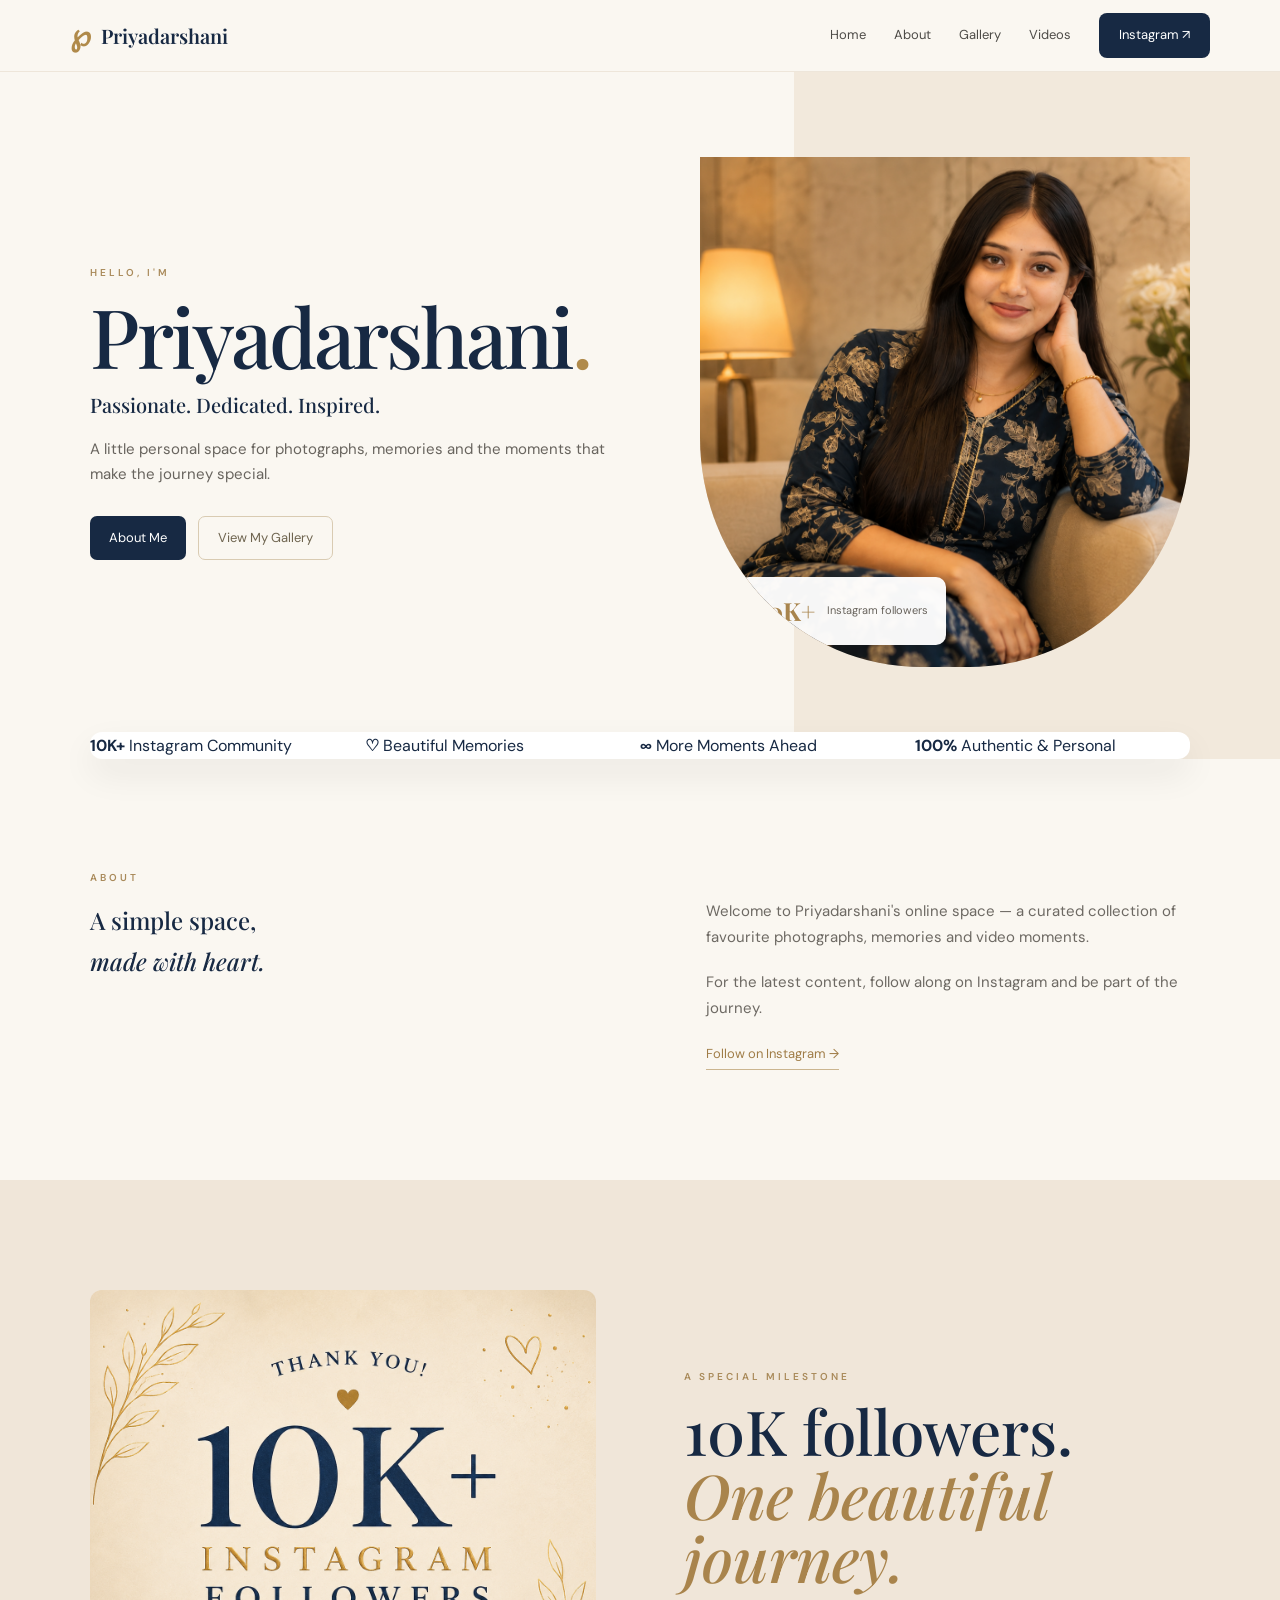
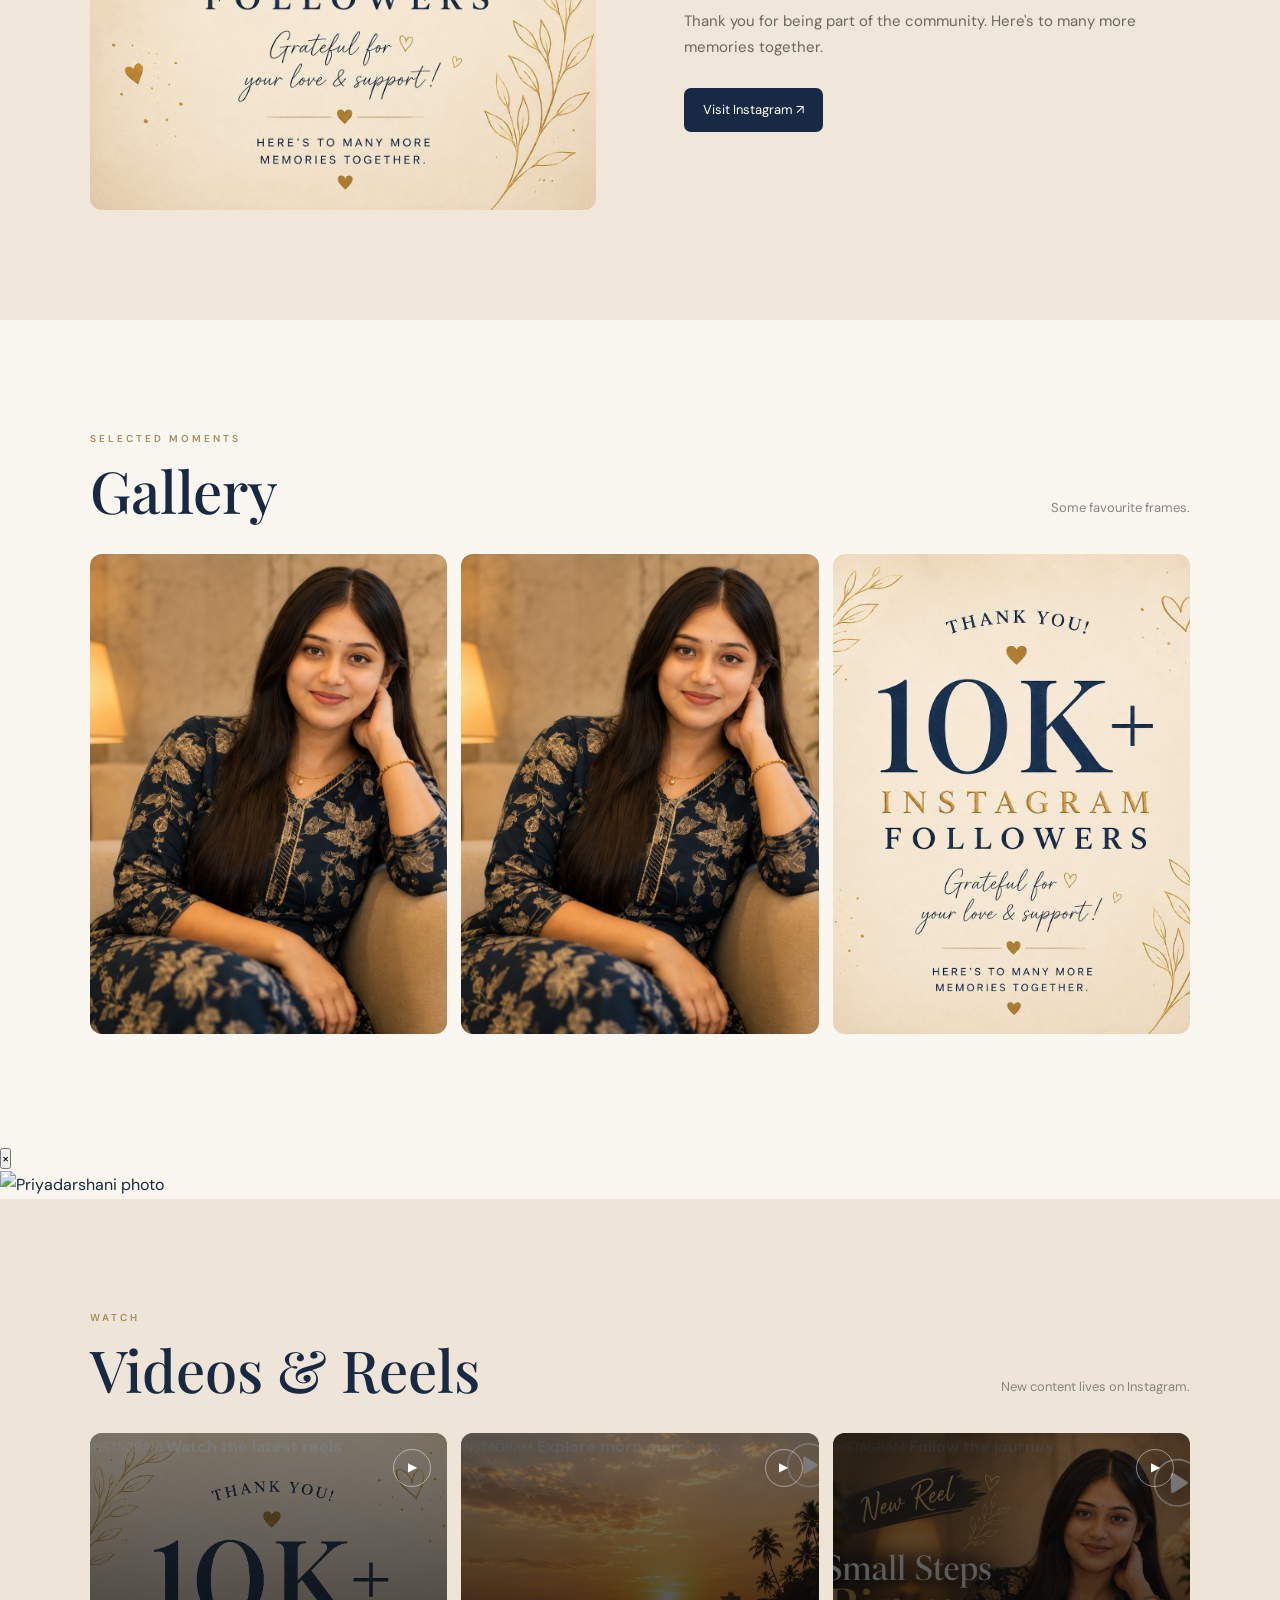
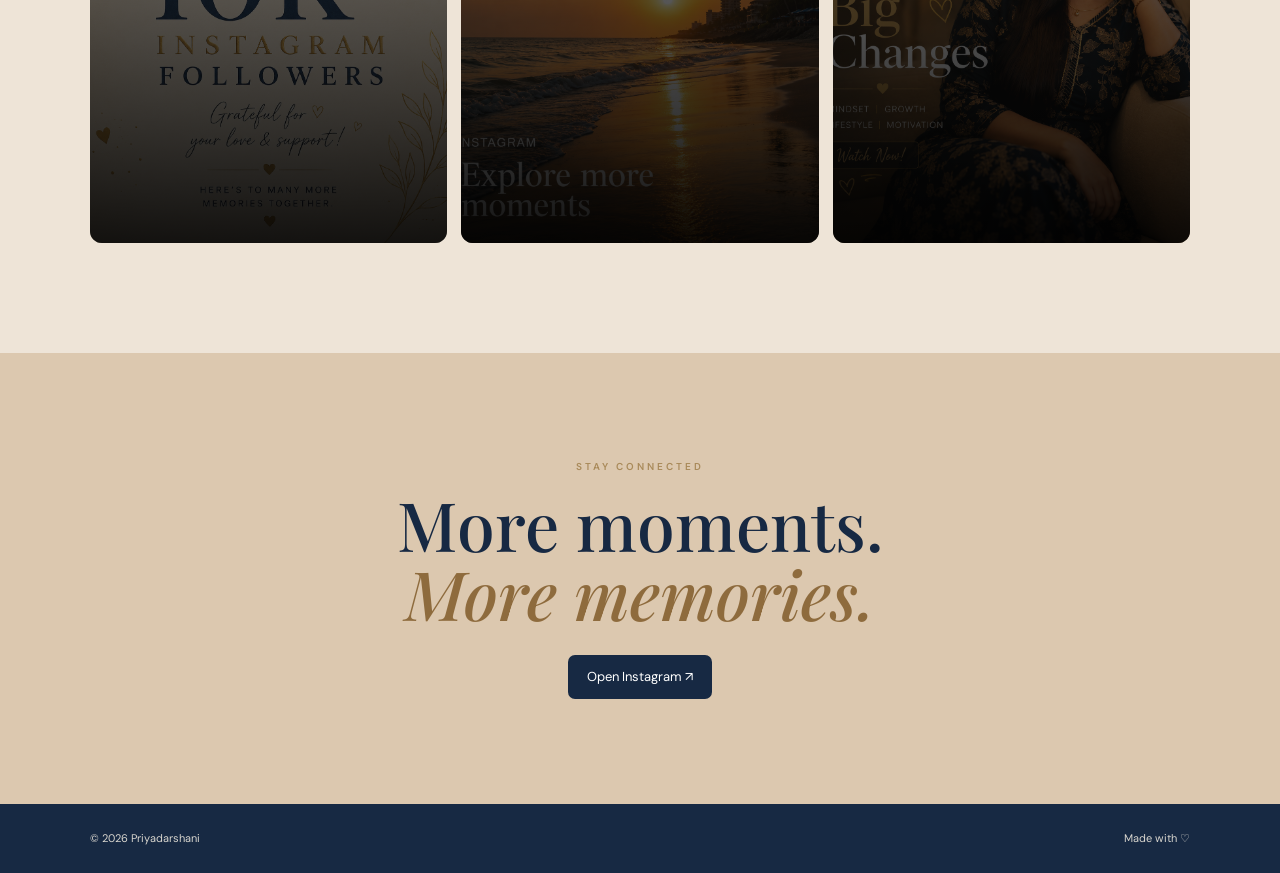
==== commit 396d4c4c: "Update index.html" ====
--- a/index.html
+++ b/index.html
@@ -2,7 +2,6 @@
 <html lang="en">
 
 <head>
-
   <meta charset="UTF-8">
 
   <meta
@@ -17,27 +16,17 @@
 
   <title>Priyadarshani | Official</title>
 
-
-  <!-- GOOGLE FONTS -->
-
+  <!-- Google Fonts -->
   <link rel="preconnect" href="https://fonts.googleapis.com">
+  <link rel="preconnect" href="https://fonts.gstatic.com" crossorigin>
 
   <link
-    rel="preconnect"
-    href="https://fonts.gstatic.com"
-    crossorigin
-  >
-
-  <link
-    href="https://fonts.googleapis.com/css2?family=DM+Sans:wght@400;500;600&family=Playfair+Display:ital,wght@0,500;0,600;1,500;1,600&display=swap"
+    href="https://fonts.googleapis.com/css2?family=DM+Sans:wght@400;500;600&family=Playfair+Display:wght@500;600&display=swap"
     rel="stylesheet"
   >
 
-
   <!-- CSS -->
-
   <link rel="stylesheet" href="style.css">
-
 </head>
 
 
@@ -45,28 +34,23 @@
 
 
 <!-- =====================================================
-     10K CELEBRATION
-===================================================== -->
-
-<div id="celebration" class="celebration">
-
-  <div class="celebration-confetti confetti-one">🎉</div>
-
-  <div class="celebration-confetti confetti-two">✨</div>
-
-  <div class="celebration-confetti confetti-three">🎊</div>
-
-  <div class="celebration-confetti confetti-four">✨</div>
-
-  <div class="celebration-confetti confetti-five">🎉</div>
-
-  <div class="celebration-confetti confetti-six">💫</div>
-
+     10K CONGRATULATIONS POPUP
+     Appears automatically for 2 seconds
+===================================================== -->
+
+<div class="celebration" id="celebration">
+
+  <div class="confetti confetti-one"></div>
+  <div class="confetti confetti-two"></div>
+  <div class="confetti confetti-three"></div>
+  <div class="confetti confetti-four"></div>
+  <div class="confetti confetti-five"></div>
+  <div class="confetti confetti-six"></div>
 
   <div class="celebration-box">
 
-    <div class="celebration-icon">
-      🎉
+    <div class="celebration-star">
+      ✦
     </div>
 
     <p class="celebration-small">
@@ -77,13 +61,17 @@
       Congratulations!
     </h2>
 
-    <h3>
-      10K Followers
-    </h3>
-
-    <p class="celebration-message">
-      Thank you for being part of the journey ♡
-    </p>
+    <div class="tenk">
+      10K+
+    </div>
+
+    <p class="celebration-text">
+      Followers & beautiful memories
+    </p>
+
+    <div class="celebration-heart">
+      ♡
+    </div>
 
   </div>
 
@@ -97,10 +85,7 @@
 
 <header class="nav">
 
-  <a
-    href="#home"
-    class="brand"
-  >
+  <a class="brand" href="#home">
     <span>℘</span>
     Priyadarshani
   </a>
@@ -123,7 +108,6 @@
     <a href="#videos">
       Videos
     </a>
-
 
     <a
       class="nav-btn"
@@ -147,37 +131,29 @@
 <main>
 
 
-
 <!-- =====================================================
      HERO
 ===================================================== -->
 
-<section
-  class="hero"
-  id="home"
->
+<section class="hero" id="home">
 
   <div class="hero-copy">
 
     <p class="eyebrow">
-      HELLO, I'M
-    </p>
-
+      Hello, I'm
+    </p>
 
     <h1>
       Priyadarshani<span>.</span>
     </h1>
 
-
     <h2>
       Passionate. Dedicated. Inspired.
     </h2>
 
-
     <p class="hero-text">
-      A little personal space for photographs,
-      memories and the moments that make the
-      journey special.
+      A little personal space for photographs, memories
+      and the moments that make the journey special.
     </p>
 
 
@@ -190,7 +166,6 @@
         About Me
       </a>
 
-
       <a
         class="secondary"
         href="#gallery"
@@ -204,7 +179,7 @@
 
 
 
-  <!-- HERO IMAGE -->
+  <!-- HERO PHOTO -->
 
   <div class="hero-image">
 
@@ -213,7 +188,6 @@
       alt="Priyadarshani"
     >
 
-
     <div class="floating-card">
 
       <strong>
@@ -238,58 +212,25 @@
 
 <section class="stats">
 
-
-  <div class="stat">
-
-    <b>
-      10K+
-    </b>
-
-    <span>
-      Instagram Community
-    </span>
-
-  </div>
-
-
-  <div class="stat">
-
-    <b>
-      ♡
-    </b>
-
-    <span>
-      Beautiful Memories
-    </span>
-
-  </div>
-
-
-  <div class="stat">
-
-    <b>
-      ∞
-    </b>
-
-    <span>
-      More Moments Ahead
-    </span>
-
-  </div>
-
-
-  <div class="stat">
-
-    <b>
-      100%
-    </b>
-
-    <span>
-      Authentic & Personal
-    </span>
-
-  </div>
-
+  <div>
+    <b>10K+</b>
+    <span>Instagram Community</span>
+  </div>
+
+  <div>
+    <b>♡</b>
+    <span>Beautiful Memories</span>
+  </div>
+
+  <div>
+    <b>∞</b>
+    <span>More Moments Ahead</span>
+  </div>
+
+  <div>
+    <b>100%</b>
+    <span>Authentic & Personal</span>
+  </div>
 
 </section>
 
@@ -304,13 +245,11 @@
   id="about"
 >
 
-
-  <div class="about-title">
+  <div>
 
     <p class="eyebrow">
-      ABOUT
-    </p>
-
+      About
+    </p>
 
     <h2>
       A simple space,
@@ -321,21 +260,18 @@
   </div>
 
 
-
   <div class="about-copy">
 
     <p>
       Welcome to Priyadarshani's online space —
-      a curated collection of favourite
-      photographs, memories and video moments.
-    </p>
-
+      a curated collection of favourite photographs,
+      memories and video moments.
+    </p>
 
     <p>
-      For the latest content, follow along on
-      Instagram and be part of the journey.
-    </p>
-
+      For the latest content, follow along on Instagram
+      and be part of the journey.
+    </p>
 
     <a
       class="underline"
@@ -358,24 +294,21 @@
 
 <section class="feature section">
 
-
   <div class="feature-image">
 
     <img
       src="assets/images/thank-you-10k.jpg"
-      alt="Priyadarshani celebrating 10K Instagram followers"
-    >
-
-  </div>
-
+      alt="Priyadarshani celebrating 10K followers"
+    >
+
+  </div>
 
 
   <div class="feature-copy">
 
     <p class="eyebrow">
-      A SPECIAL MILESTONE
-    </p>
-
+      A special milestone
+    </p>
 
     <h2>
       10K followers.
@@ -383,12 +316,10 @@
       <em>One beautiful journey.</em>
     </h2>
 
-
     <p>
       Thank you for being part of the community.
       Here's to many more memories together.
     </p>
-
 
     <a
       class="primary"
@@ -410,20 +341,17 @@
 ===================================================== -->
 
 <section
-  class="section gallery-section"
+  class="gallery-section section"
   id="gallery"
 >
 
-
   <div class="heading">
 
-
     <div>
 
       <p class="eyebrow">
-        SELECTED MOMENTS
+        Selected moments
       </p>
-
 
       <h2>
         Gallery
@@ -431,9 +359,8 @@
 
     </div>
 
-
     <p>
-      Click a photo to view it.
+      Some favourite frames.
     </p>
 
   </div>
@@ -443,11 +370,11 @@
   <div class="gallery">
 
 
-    <!-- GALLERY PHOTO 1 -->
+    <!-- PHOTO 1 -->
 
     <div
-      class="gitem gallery-photo"
-      onclick="openGallery(this)"
+      class="gitem large gallery-photo"
+      onclick="openPhoto(this)"
     >
 
       <img
@@ -459,11 +386,11 @@
 
 
 
-    <!-- GALLERY PHOTO 2 -->
+    <!-- PHOTO 2 -->
 
     <div
       class="gitem gallery-photo"
-      onclick="openGallery(this)"
+      onclick="openPhoto(this)"
     >
 
       <img
@@ -475,21 +402,20 @@
 
 
 
-    <!-- GALLERY PHOTO 3 -->
+    <!-- PHOTO 3 -->
 
     <div
       class="gitem gallery-photo"
-      onclick="openGallery(this)"
+      onclick="openPhoto(this)"
     >
 
       <img
         src="assets/images/thank-you-10k.jpg"
-        alt="Priyadarshani 10K milestone"
+        alt="Priyadarshani 10K celebration"
       >
 
     </div>
 
-
   </div>
 
 </section>
@@ -497,37 +423,35 @@
 
 
 <!-- =====================================================
-     FULL SCREEN PHOTO VIEWER
+     PHOTO LIGHTBOX
 ===================================================== -->
 
 <div
-  id="photoViewer"
-  class="photo-viewer"
+  class="photo-lightbox"
+  id="photoLightbox"
+  onclick="closePhoto()"
 >
 
-
   <button
-    class="close-gallery"
-    onclick="closeGallery()"
-    aria-label="Close gallery"
+    class="close-photo"
+    onclick="closePhoto()"
+    aria-label="Close photo"
   >
     ×
   </button>
 
-
   <img
-    id="largePhoto"
+    id="lightboxImage"
     src=""
     alt="Priyadarshani photo"
   >
 
-
 </div>
 
 
 
 <!-- =====================================================
-     VIDEOS & REELS
+     VIDEOS / REELS
 ===================================================== -->
 
 <section
@@ -535,16 +459,13 @@
   id="videos"
 >
 
-
   <div class="heading">
 
-
     <div>
 
       <p class="eyebrow">
-        WATCH
+        Watch
       </p>
-
 
       <h2>
         Videos & Reels
@@ -552,7 +473,6 @@
 
     </div>
 
-
     <p>
       New content lives on Instagram.
     </p>
@@ -562,7 +482,6 @@
 
 
   <div class="video-cards">
-
 
 
     <!-- REEL 1 -->
@@ -576,24 +495,21 @@
 
       <img
         src="assets/images/reel-thumb-1.jpg"
-        alt="Priyadarshani Instagram Reel 1"
+        alt="Priyadarshani Instagram reel"
       >
-
 
       <span class="play">
         ▶
       </span>
 
-
-      <div class="video-overlay">
+      <div>
 
         <small>
           INSTAGRAM
         </small>
 
-
         <strong>
-          Watch the latest reel
+          Watch the latest reels
         </strong>
 
       </div>
@@ -613,21 +529,18 @@
 
       <img
         src="assets/images/reel-thumb-2.jpg"
-        alt="Priyadarshani Instagram Reel 2"
+        alt="Priyadarshani Instagram content"
       >
-
 
       <span class="play">
         ▶
       </span>
 
-
-      <div class="video-overlay">
+      <div>
 
         <small>
           INSTAGRAM
         </small>
-
 
         <strong>
           Explore more moments
@@ -650,22 +563,19 @@
 
       <img
         src="assets/images/reel-thumb-3.jpg"
-        alt="Priyadarshani Instagram Reel 3"
+        alt="Priyadarshani Instagram profile"
       >
-
 
       <span class="play">
         ▶
       </span>
 
-
-      <div class="video-overlay">
+      <div>
 
         <small>
           INSTAGRAM
         </small>
 
-
         <strong>
           Follow the journey
         </strong>
@@ -674,7 +584,6 @@
 
     </a>
 
-
   </div>
 
 </section>
@@ -688,16 +597,14 @@
 <section class="closing">
 
   <p class="eyebrow">
-    STAY CONNECTED
+    Stay connected
   </p>
-
 
   <h2>
     More moments.
     <br>
     <em>More memories.</em>
   </h2>
-
 
   <a
     class="primary dark"
@@ -725,7 +632,6 @@
     © <span id="year"></span> Priyadarshani
   </span>
 
-
   <span>
     Made with ♡
   </span>
@@ -740,7 +646,6 @@
 
 <script>
 
-
 /* =====================================================
    CURRENT YEAR
 ===================================================== */
@@ -752,121 +657,287 @@
 
 /* =====================================================
    10K CELEBRATION
-   SHOW FOR 5 SECONDS
+   Shows for exactly 2 seconds
 ===================================================== */
 
-window.addEventListener("load", function () {
-
-  const celebration =
-    document.getElementById("celebration");
-
-
-  setTimeout(function () {
-
-    celebration.classList.add("hide");
-
-  }, 5000);
-
-});
+const celebration =
+  document.getElementById("celebration");
+
+let celebrationSoundPlayed = false;
+
+
+/* Short celebration sound */
+
+function playCelebrationSound() {
+
+  if (celebrationSoundPlayed) return;
+
+  celebrationSoundPlayed = true;
+
+  try {
+
+    const AudioContext =
+      window.AudioContext ||
+      window.webkitAudioContext;
+
+    if (!AudioContext) return;
+
+    const audio =
+      new AudioContext();
+
+    const now =
+      audio.currentTime;
+
+
+    /* First note */
+
+    const oscillator1 =
+      audio.createOscillator();
+
+    const gain1 =
+      audio.createGain();
+
+    oscillator1.type = "sine";
+
+    oscillator1.frequency.setValueAtTime(
+      523.25,
+      now
+    );
+
+    oscillator1.frequency.exponentialRampToValueAtTime(
+      783.99,
+      now + 0.18
+    );
+
+    gain1.gain.setValueAtTime(
+      0.0001,
+      now
+    );
+
+    gain1.gain.exponentialRampToValueAtTime(
+      0.18,
+      now + 0.02
+    );
+
+    gain1.gain.exponentialRampToValueAtTime(
+      0.0001,
+      now + 0.45
+    );
+
+    oscillator1.connect(gain1);
+    gain1.connect(audio.destination);
+
+    oscillator1.start(now);
+    oscillator1.stop(now + 0.45);
+
+
+
+    /* Second note */
+
+    const oscillator2 =
+      audio.createOscillator();
+
+    const gain2 =
+      audio.createGain();
+
+    oscillator2.type = "sine";
+
+    oscillator2.frequency.setValueAtTime(
+      659.25,
+      now + 0.12
+    );
+
+    oscillator2.frequency.exponentialRampToValueAtTime(
+      1046.50,
+      now + 0.35
+    );
+
+    gain2.gain.setValueAtTime(
+      0.0001,
+      now + 0.12
+    );
+
+    gain2.gain.exponentialRampToValueAtTime(
+      0.16,
+      now + 0.15
+    );
+
+    gain2.gain.exponentialRampToValueAtTime(
+      0.0001,
+      now + 0.65
+    );
+
+    oscillator2.connect(gain2);
+    gain2.connect(audio.destination);
+
+    oscillator2.start(now + 0.12);
+    oscillator2.stop(now + 0.65);
+
+
+
+    /* Third high note */
+
+    const oscillator3 =
+      audio.createOscillator();
+
+    const gain3 =
+      audio.createGain();
+
+    oscillator3.type = "triangle";
+
+    oscillator3.frequency.setValueAtTime(
+      1046.50,
+      now + 0.28
+    );
+
+    oscillator3.frequency.exponentialRampToValueAtTime(
+      1318.51,
+      now + 0.48
+    );
+
+    gain3.gain.setValueAtTime(
+      0.0001,
+      now + 0.28
+    );
+
+    gain3.gain.exponentialRampToValueAtTime(
+      0.12,
+      now + 0.31
+    );
+
+    gain3.gain.exponentialRampToValueAtTime(
+      0.0001,
+      now + 0.85
+    );
+
+    oscillator3.connect(gain3);
+    gain3.connect(audio.destination);
+
+    oscillator3.start(now + 0.28);
+    oscillator3.stop(now + 0.85);
+
+  }
+
+  catch(error) {
+
+    console.log(
+      "Celebration sound unavailable."
+    );
+
+  }
+
+}
+
+
+/* Try sound on first page interaction */
+
+window.addEventListener(
+  "pointerdown",
+  playCelebrationSound,
+  { once: true }
+);
+
+
+/* Try sound automatically */
+
+window.addEventListener(
+  "load",
+  function() {
+
+    setTimeout(
+      playCelebrationSound,
+      100
+    );
+
+    setTimeout(
+      function() {
+
+        celebration.classList.add(
+          "hide"
+        );
+
+      },
+      2000
+    );
+
+  }
+);
 
 
 
 /* =====================================================
-   OPEN GALLERY
+   GALLERY PHOTO LIGHTBOX
 ===================================================== */
 
-function openGallery(photoBox) {
+function openPhoto(element) {
 
   const image =
-    photoBox.querySelector("img");
-
-
-  const viewer =
-    document.getElementById("photoViewer");
-
-
-  const largePhoto =
-    document.getElementById("largePhoto");
-
-
-  largePhoto.src =
+    element.querySelector("img");
+
+  const lightbox =
+    document.getElementById(
+      "photoLightbox"
+    );
+
+  const lightboxImage =
+    document.getElementById(
+      "lightboxImage"
+    );
+
+  lightboxImage.src =
     image.src;
 
-
-  largePhoto.alt =
+  lightboxImage.alt =
     image.alt;
 
-
-  viewer.classList.add("active");
-
-
-  document.body.style.overflow =
-    "hidden";
+  lightbox.classList.add(
+    "show"
+  );
+
+  document.body.classList.add(
+    "no-scroll"
+  );
 
 }
 
 
 
+function closePhoto() {
+
+  const lightbox =
+    document.getElementById(
+      "photoLightbox"
+    );
+
+  lightbox.classList.remove(
+    "show"
+  );
+
+  document.body.classList.remove(
+    "no-scroll"
+  );
+
+}
+
+
+
 /* =====================================================
-   CLOSE GALLERY
-===================================================== */
-
-function closeGallery() {
-
-  const viewer =
-    document.getElementById("photoViewer");
-
-
-  viewer.classList.remove("active");
-
-
-  document.body.style.overflow =
-    "";
-
-}
-
-
-
-/* =====================================================
-   CLOSE WITH ESCAPE KEY
+   ESC KEY CLOSES PHOTO
 ===================================================== */
 
 document.addEventListener(
   "keydown",
-  function (event) {
+  function(event) {
 
     if (event.key === "Escape") {
 
-      closeGallery();
+      closePhoto();
 
     }
 
   }
 );
 
-
-
-/* =====================================================
-   CLICK OUTSIDE PHOTO TO CLOSE
-===================================================== */
-
-document.getElementById("photoViewer")
-  .addEventListener(
-    "click",
-    function (event) {
-
-      if (
-        event.target === this
-      ) {
-
-        closeGallery();
-
-      }
-
-    }
-  );
-
-
 </script>
 
 
--- a/style.css
+++ b/style.css
@@ -1 +1,1565 @@
-*{box-sizing:border-box}html{scroll-behavior:smooth}body{margin:0;background:#fbf8f3;color:#182943;font-family:"DM Sans",Arial,sans-serif}.nav{height:78px;padding:0 5.5vw;display:flex;align-items:center;justify-content:space-between;position:sticky;top:0;z-index:30;background:rgba(251,248,243,.9);backdrop-filter:blur(16px);border-bottom:1px solid #eadfce}.brand{font:600 1.45rem "Playfair Display",serif;text-decoration:none;color:#172b47;display:flex;gap:12px;align-items:center}.brand span{color:#b98a42;font-size:2.1rem}.nav nav{display:flex;align-items:center;gap:31px}.nav nav a{color:#182943;text-decoration:none;font-size:.88rem}.nav-btn,.primary{background:#172b47!important;color:white!important;border-radius:9px;padding:13px 20px}.hero{min-height:760px;padding:65px 6.5vw 95px;display:grid;grid-template-columns:.9fr 1.1fr;align-items:center;gap:50px;background:linear-gradient(90deg,#fbf8f3 0%,#fbf8f3 48%,#efe6da 100%)}.hero-copy{max-width:650px}.eyebrow{font-size:.72rem;text-transform:uppercase;letter-spacing:.2em;color:#b58a4c;margin:0 0 20px}.hero h1{font:600 clamp(4rem,7vw,7rem)/.9 "Playfair Display",serif;letter-spacing:-.04em;margin:0;color:#142a49}.hero h1 span{color:#b68a4a}.hero h2{font:500 clamp(1.25rem,2vw,2rem) "Playfair Display",serif;margin:28px 0 20px}.hero-text{font-size:1.05rem;line-height:1.8;color:#5d6470;max-width:510px}.actions{display:flex;gap:17px;margin-top:30px}.primary,.secondary{display:inline-block;text-decoration:none;font-size:.88rem}.secondary{border:1px solid #c9a36a;color:#9a7136;border-radius:9px;padding:12px 20px}.hero-image{position:relative;height:610px;overflow:hidden;border-radius:0 0 180px 180px;background:#e5d6c6}.hero-image img{width:100%;height:100%;object-fit:cover;object-position:center top}.floating-card{position:absolute;bottom:25px;left:25px;background:rgba(255,255,255,.94);padding:15px 21px;border-radius:12px;display:flex;gap:10px;align-items:baseline;box-shadow:0 10px 30px #172b4715}.floating-card strong{font:600 1.5rem "Playfair Display",serif;color:#b18342}.floating-card span{font-size:.78rem;color:#555}.stats{margin:-40px auto 0;position:relative;z-index:3;width:86%;background:#fffdfa;border:1px solid #e8ded0;border-radius:14px;box-shadow:0 15px 40px #172b4710;display:grid;grid-template-columns:repeat(4,1fr);padding:30px 10px}.stats div{text-align:center;border-right:1px solid #e8ded0}.stats div:last-child{border:0}.stats b{display:block;font:600 2rem "Playfair Display",serif;color:#b18342}.stats span{font-size:.76rem;color:#60656c}.section{padding:120px 8vw}.about{display:grid;grid-template-columns:1fr 1fr;gap:12vw}.section h2,.about h2,.feature h2,.closing h2{font:500 clamp(2.6rem,4.6vw,5rem)/1.05 "Playfair Display",serif;margin:0;letter-spacing:-.025em}.section h2 em,.about h2 em,.feature h2 em,.closing h2 em{color:#b18342;font-style:italic}.about-copy{font-size:1.08rem;line-height:1.9;color:#666d75;max-width:570px}.underline{display:inline-block;margin-top:15px;color:#9b743b;text-decoration:none;border-bottom:1px solid #cda96e;padding-bottom:5px}.feature{display:grid;grid-template-columns:1.05fr .95fr;gap:9vw;align-items:center;background:#f1e9df}.feature-image{height:600px;overflow:hidden;border-radius:14px}.feature-image img{width:100%;height:100%;object-fit:cover}.feature-copy p:not(.eyebrow){color:#686d72;line-height:1.9;max-width:500px;margin:28px 0}.heading{display:flex;justify-content:space-between;align-items:end;margin-bottom:35px}.heading>p{color:#8a8b8c;font-size:.9rem}.gallery{display:grid;grid-template-columns:1.2fr .9fr .9fr;gap:16px;height:580px}.gitem{overflow:hidden;border-radius:13px;background:#ddd}.gitem img{width:100%;height:100%;object-fit:cover;transition:transform .5s}.gitem:hover img{transform:scale(1.04)}.gitem.large{grid-row:span 1}.videos{background:#e9e1d6}.video-cards{display:grid;grid-template-columns:repeat(3,1fr);gap:17px}.video-card{height:440px;position:relative;overflow:hidden;border-radius:14px;text-decoration:none;color:white;background:#222}.video-card img{width:100%;height:100%;object-fit:cover;transition:transform .5s;filter:brightness(.82)}.video-card:hover img{transform:scale(1.05)}.video-card:after{content:"";position:absolute;inset:40% 0 0;background:linear-gradient(transparent,rgba(0,0,0,.8))}.video-card div{position:absolute;bottom:24px;left:24px;z-index:2}.video-card small{display:block;letter-spacing:.18em;font-size:.62rem;margin-bottom:8px}.video-card strong{font:500 1.35rem "Playfair Display",serif}.play{position:absolute;top:20px;right:20px;width:48px;height:48px;border:1px solid #fff8;border-radius:50%;z-index:3;display:grid;place-items:center}.closing{text-align:center;padding:120px 20px;background:#d9c7b1}.closing .eyebrow{color:#826238}.closing h2{margin-bottom:32px}.dark{background:#172b47}.closing .primary{color:white}.closing .primary:hover{background:#253c5b!important}footer{display:flex;justify-content:space-between;padding:24px 6vw;background:#172b47;color:#d9dce1;font-size:.72rem}@media(max-width:850px){.nav{padding:0 5vw}.nav nav a:not(.nav-btn){display:none}.hero{grid-template-columns:1fr;padding:50px 7vw 80px}.hero-image{height:520px;order:-1}.hero h1{font-size:4.6rem}.stats{width:90%;grid-template-columns:1fr 1fr;gap:20px}.stats div:nth-child(2){border-right:0}.about,.feature{grid-template-columns:1fr;gap:45px}.section{padding:85px 7vw}.feature-image{height:470px}.gallery{height:auto;grid-template-columns:1fr 1fr;grid-template-rows:300px 300px}.gitem.large{grid-column:span 2}.video-cards{grid-template-columns:1fr}.heading{align-items:flex-start;gap:15px;flex-direction:column}footer{padding:24px 7vw;flex-direction:column;gap:10px}}
+/* =====================================================
+   BASIC RESET
+===================================================== */
+
+* {
+  margin: 0;
+  padding: 0;
+  box-sizing: border-box;
+}
+
+
+html {
+  scroll-behavior: smooth;
+}
+
+
+body {
+  font-family: "DM Sans", sans-serif;
+
+  color: #172943;
+
+  background: #faf7f1;
+
+  line-height: 1.7;
+
+  overflow-x: hidden;
+}
+
+
+img {
+  display: block;
+
+  width: 100%;
+
+  height: 100%;
+
+  object-fit: cover;
+}
+
+
+a {
+  color: inherit;
+
+  text-decoration: none;
+}
+
+
+button {
+  font-family: inherit;
+}
+
+
+
+/* =====================================================
+   NAVIGATION
+===================================================== */
+
+.nav {
+  position: relative;
+
+  z-index: 100;
+
+  height: 72px;
+
+  display: flex;
+
+  align-items: center;
+
+  justify-content: space-between;
+
+  padding: 0 5.5%;
+
+  background: #faf7f1;
+
+  border-bottom: 1px solid #eee6da;
+}
+
+
+.brand {
+  display: flex;
+
+  align-items: center;
+
+  gap: 10px;
+
+  font-family: "Playfair Display", serif;
+
+  font-size: 20px;
+
+  font-weight: 600;
+}
+
+
+.brand span {
+  font-family: serif;
+
+  font-size: 30px;
+
+  color: #b08a4a;
+}
+
+
+.nav nav {
+  display: flex;
+
+  align-items: center;
+
+  gap: 28px;
+}
+
+
+.nav nav a {
+  font-size: 13px;
+
+  color: #4d4b47;
+
+  transition:
+    color 0.25s ease;
+}
+
+
+.nav nav a:hover {
+  color: #b08a4a;
+}
+
+
+.nav .nav-btn {
+  padding: 11px 20px;
+
+  color: white;
+
+  background: #172943;
+
+  border-radius: 8px;
+}
+
+
+.nav .nav-btn:hover {
+  color: white;
+
+  background: #263a58;
+}
+
+
+
+/* =====================================================
+   GENERAL
+===================================================== */
+
+.section {
+  padding: 110px 7%;
+}
+
+
+.eyebrow {
+  margin-bottom: 14px;
+
+  font-size: 10px;
+
+  font-weight: 600;
+
+  letter-spacing: 3px;
+
+  text-transform: uppercase;
+
+  color: #a98a5a;
+}
+
+
+h1,
+h2,
+h3 {
+  font-family: "Playfair Display", serif;
+
+  font-weight: 500;
+}
+
+
+.primary,
+.secondary {
+  display: inline-flex;
+
+  align-items: center;
+
+  justify-content: center;
+
+  min-height: 44px;
+
+  padding: 0 19px;
+
+  border-radius: 7px;
+
+  font-size: 13px;
+
+  transition:
+    transform 0.25s ease,
+    background 0.25s ease;
+}
+
+
+.primary {
+  color: white;
+
+  background: #172943;
+}
+
+
+.primary:hover {
+  transform: translateY(-2px);
+
+  background: #253b5a;
+}
+
+
+.secondary {
+  color: #6e644f;
+
+  border: 1px solid #d9cbb2;
+
+  background: transparent;
+}
+
+
+.secondary:hover {
+  transform: translateY(-2px);
+
+  background: #f4eee4;
+}
+
+
+
+/* =====================================================
+   HERO
+===================================================== */
+
+.hero {
+  min-height: 650px;
+
+  display: grid;
+
+  grid-template-columns: 1fr 0.9fr;
+
+  gap: 6%;
+
+  align-items: center;
+
+  padding: 85px 7% 95px;
+
+  background:
+    linear-gradient(
+      90deg,
+      #faf7f1 0%,
+      #faf7f1 62%,
+      #f2e9dc 62%,
+      #f2e9dc 100%
+    );
+}
+
+
+.hero-copy {
+  max-width: 590px;
+}
+
+
+.hero h1 {
+  margin-bottom: 12px;
+
+  font-size: clamp(
+    55px,
+    7vw,
+    82px
+  );
+
+  line-height: 0.98;
+
+  letter-spacing: -3px;
+}
+
+
+.hero h1 span {
+  color: #b08a4a;
+}
+
+
+.hero h2 {
+  margin-bottom: 15px;
+
+  font-size: 20px;
+
+  font-weight: 500;
+}
+
+
+.hero-text {
+  max-width: 520px;
+
+  margin-bottom: 28px;
+
+  font-size: 15px;
+
+  color: #68645e;
+}
+
+
+.actions {
+  display: flex;
+
+  gap: 12px;
+}
+
+
+.hero-image {
+  position: relative;
+
+  width: 100%;
+
+  max-width: 500px;
+
+  height: 510px;
+
+  justify-self: end;
+
+  border-radius: 0 0 45% 45%;
+
+  overflow: hidden;
+
+  background: #e9dfd1;
+}
+
+
+.hero-image img {
+  object-position: center top;
+}
+
+
+.floating-card {
+  position: absolute;
+
+  left: 8%;
+
+  bottom: 22px;
+
+  display: flex;
+
+  align-items: center;
+
+  gap: 12px;
+
+  padding: 13px 18px;
+
+  background: rgba(
+    255,
+    255,
+    255,
+    0.96
+  );
+
+  border-radius: 10px;
+
+  box-shadow:
+    0 12px 30px rgba(
+      0,
+      0,
+      0,
+      0.08
+    );
+}
+
+
+.floating-card strong {
+  font-family: "Playfair Display", serif;
+
+  font-size: 25px;
+
+  color: #a8844d;
+}
+
+
+.floating-card span {
+  font-size: 11px;
+
+  color: #67625b;
+}
+
+
+
+/* =====================================================
+   STATS
+===================================================== */
+
+.stats {
+  position: relative;
+
+  z-index: 10;
+
+  width: 86%;
+
+  margin: -30px auto 0;
+
+  display: grid;
+
+  grid-template-columns:
+    repeat(4, 1fr);
+
+  background: white;
+
+  border-radius: 12px;
+
+  box-shadow:
+    0 15px 35px rgba(
+      30,
+      30,
+      30,
+      0.07
+    );
+}
+
+
+.stat {
+  min-height: 90px;
+
+  display: flex;
+
+  flex-direction: column;
+
+  align-items: center;
+
+  justify-content: center;
+
+  padding: 12px;
+
+  border-right: 1px solid #eee9e0;
+}
+
+
+.stat:last-child {
+  border-right: none;
+}
+
+
+.stat b {
+  margin-bottom: 2px;
+
+  font-family: "Playfair Display", serif;
+
+  font-size: 22px;
+
+  color: #a88956;
+}
+
+
+.stat span {
+  font-size: 10px;
+
+  color: #77716a;
+
+  text-align: center;
+}
+
+
+
+/* =====================================================
+   ABOUT
+===================================================== */
+
+.about {
+  display: grid;
+
+  grid-template-columns:
+    1fr 1fr;
+
+  gap: 12%;
+
+  align-items: start;
+
+  background: #faf7f1;
+}
+
+
+.about-title h2 {
+  font-size: clamp(
+    40px,
+    5vw,
+    58px
+  );
+
+  line-height: 1.05;
+
+  letter-spacing: -1px;
+}
+
+
+.about-title h2 em {
+  color: #a9844c;
+}
+
+
+.about-copy {
+  max-width: 480px;
+
+  padding-top: 30px;
+
+  color: #6d6963;
+
+  font-size: 15px;
+}
+
+
+.about-copy p {
+  margin-bottom: 20px;
+}
+
+
+.underline {
+  display: inline-block;
+
+  padding-bottom: 4px;
+
+  color: #a07d48;
+
+  border-bottom: 1px solid #cbb58f;
+
+  font-size: 13px;
+}
+
+
+
+/* =====================================================
+   FEATURE
+===================================================== */
+
+.feature {
+  display: grid;
+
+  grid-template-columns:
+    1fr 1fr;
+
+  gap: 8%;
+
+  align-items: center;
+
+  background: #f0e6d9;
+}
+
+
+.feature-image {
+  height: 520px;
+
+  overflow: hidden;
+
+  border-radius: 12px;
+}
+
+
+.feature-image img {
+  object-position: center;
+}
+
+
+.feature-copy {
+  max-width: 520px;
+}
+
+
+.feature-copy h2 {
+  margin-bottom: 20px;
+
+  font-size: clamp(
+    42px,
+    5vw,
+    62px
+  );
+
+  line-height: 1.02;
+}
+
+
+.feature-copy h2 em {
+  color: #a9844c;
+}
+
+
+.feature-copy > p:not(.eyebrow) {
+  margin-bottom: 28px;
+
+  color: #6c665f;
+
+  font-size: 15px;
+}
+
+
+
+/* =====================================================
+   HEADINGS
+===================================================== */
+
+.heading {
+  display: flex;
+
+  align-items: flex-end;
+
+  justify-content: space-between;
+
+  gap: 30px;
+
+  margin-bottom: 35px;
+}
+
+
+.heading h2 {
+  font-size: clamp(
+    42px,
+    5vw,
+    58px
+  );
+
+  line-height: 1;
+}
+
+
+.heading > p {
+  color: #8a857d;
+
+  font-size: 13px;
+}
+
+
+
+/* =====================================================
+   GALLERY
+===================================================== */
+
+.gallery {
+  display: grid;
+
+  grid-template-columns:
+    repeat(3, 1fr);
+
+  gap: 14px;
+}
+
+
+.gitem {
+  height: 480px;
+
+  overflow: hidden;
+
+  border-radius: 12px;
+
+  background: #e6e1da;
+}
+
+
+.gallery-photo {
+  cursor: pointer;
+}
+
+
+.gallery-photo img {
+  transition:
+    transform 0.6s ease,
+    filter 0.4s ease;
+}
+
+
+.gallery-photo:hover img {
+  transform: scale(1.045);
+
+  filter: brightness(0.94);
+}
+
+
+
+/* =====================================================
+   FULL SCREEN PHOTO VIEWER
+===================================================== */
+
+.photo-viewer {
+  position: fixed;
+
+  inset: 0;
+
+  z-index: 99998;
+
+  display: flex;
+
+  align-items: center;
+
+  justify-content: center;
+
+  padding: 30px;
+
+  background:
+    rgba(
+      18,
+      24,
+      34,
+      0.96
+    );
+
+  opacity: 0;
+
+  visibility: hidden;
+
+  pointer-events: none;
+
+  transition:
+    opacity 0.3s ease,
+    visibility 0.3s ease;
+}
+
+
+.photo-viewer.active {
+  opacity: 1;
+
+  visibility: visible;
+
+  pointer-events: auto;
+}
+
+
+.photo-viewer img {
+  width: auto;
+
+  height: auto;
+
+  max-width: 90vw;
+
+  max-height: 88vh;
+
+  object-fit: contain;
+
+  border-radius: 12px;
+
+  box-shadow:
+    0 25px 80px rgba(
+      0,
+      0,
+      0,
+      0.55
+    );
+
+  animation:
+    photoOpen 0.35s ease;
+}
+
+
+.close-gallery {
+  position: absolute;
+
+  top: 22px;
+
+  right: 25px;
+
+  width: 50px;
+
+  height: 50px;
+
+  border: none;
+
+  border-radius: 50%;
+
+  color: white;
+
+  background:
+    rgba(
+      255,
+      255,
+      255,
+      0.15
+    );
+
+  font-size: 34px;
+
+  line-height: 1;
+
+  cursor: pointer;
+
+  transition:
+    transform 0.25s ease,
+    background 0.25s ease;
+}
+
+
+.close-gallery:hover {
+  transform: rotate(90deg);
+
+  background:
+    rgba(
+      255,
+      255,
+      255,
+      0.28
+    );
+}
+
+
+@keyframes photoOpen {
+
+  from {
+    transform: scale(0.88);
+
+    opacity: 0;
+  }
+
+  to {
+    transform: scale(1);
+
+    opacity: 1;
+  }
+
+}
+
+
+
+/* =====================================================
+   VIDEOS
+===================================================== */
+
+.videos {
+  background: #eee4d7;
+}
+
+
+.video-cards {
+  display: grid;
+
+  grid-template-columns:
+    repeat(3, 1fr);
+
+  gap: 14px;
+}
+
+
+.video-card {
+  position: relative;
+
+  height: 410px;
+
+  overflow: hidden;
+
+  border-radius: 12px;
+
+  background: #171717;
+}
+
+
+.video-card img {
+  position: absolute;
+
+  inset: 0;
+
+  opacity: 0.5;
+
+  transition:
+    transform 0.6s ease,
+    opacity 0.4s ease;
+}
+
+
+.video-card:hover img {
+  transform: scale(1.05);
+
+  opacity: 0.7;
+}
+
+
+.video-card::after {
+  content: "";
+
+  position: absolute;
+
+  inset: 0;
+
+  background:
+    linear-gradient(
+      to bottom,
+      rgba(0,0,0,0.05),
+      rgba(0,0,0,0.85)
+    );
+}
+
+
+.play {
+  position: absolute;
+
+  top: 16px;
+
+  right: 16px;
+
+  z-index: 3;
+
+  width: 38px;
+
+  height: 38px;
+
+  display: flex;
+
+  align-items: center;
+
+  justify-content: center;
+
+  border: 1px solid
+    rgba(
+      255,
+      255,
+      255,
+      0.45
+    );
+
+  border-radius: 50%;
+
+  color: white;
+
+  font-size: 12px;
+}
+
+
+.video-overlay {
+  position: absolute;
+
+  z-index: 3;
+
+  left: 18px;
+
+  right: 18px;
+
+  bottom: 22px;
+
+  display: flex;
+
+  flex-direction: column;
+
+  gap: 5px;
+
+  color: white;
+}
+
+
+.video-overlay small {
+  font-size: 9px;
+
+  letter-spacing: 2px;
+}
+
+
+.video-overlay strong {
+  font-family:
+    "Playfair Display",
+    serif;
+
+  font-size: 21px;
+
+  font-weight: 500;
+}
+
+
+
+/* =====================================================
+   CLOSING
+===================================================== */
+
+.closing {
+  padding: 105px 20px;
+
+  text-align: center;
+
+  background: #dcc8af;
+}
+
+
+.closing h2 {
+  margin-bottom: 28px;
+
+  font-size: clamp(
+    42px,
+    6vw,
+    68px
+  );
+
+  line-height: 1.02;
+}
+
+
+.closing h2 em {
+  color: #8e6b3d;
+}
+
+
+.dark {
+  background: #172943;
+}
+
+
+
+/* =====================================================
+   FOOTER
+===================================================== */
+
+footer {
+  display: flex;
+
+  align-items: center;
+
+  justify-content: space-between;
+
+  padding: 25px 7%;
+
+  background: #172943;
+
+  color: #d9d6cf;
+
+  font-size: 11px;
+}
+
+
+
+/* =====================================================
+   10K CELEBRATION POPUP
+===================================================== */
+
+.celebration {
+  position: fixed;
+
+  inset: 0;
+
+  z-index: 99999;
+
+  display: flex;
+
+  align-items: center;
+
+  justify-content: center;
+
+  overflow: hidden;
+
+  background:
+    rgba(
+      23,
+      41,
+      67,
+      0.95
+    );
+
+  opacity: 1;
+
+  visibility: visible;
+
+  transition:
+    opacity 0.7s ease,
+    visibility 0.7s ease;
+}
+
+
+.celebration.hide {
+  opacity: 0;
+
+  visibility: hidden;
+
+  pointer-events: none;
+}
+
+
+.celebration-box {
+  position: relative;
+
+  z-index: 5;
+
+  width: min(
+    90%,
+    540px
+  );
+
+  padding: 55px 30px;
+
+  text-align: center;
+
+  background: #faf7f1;
+
+  border-radius: 25px;
+
+  box-shadow:
+    0 30px 90px
+    rgba(
+      0,
+      0,
+      0,
+      0.4
+    );
+
+  animation:
+    celebrationPop
+    0.8s ease;
+}
+
+
+.celebration-icon {
+  margin-bottom: 12px;
+
+  font-size: 58px;
+
+  animation:
+    celebrationBounce
+    1s infinite;
+}
+
+
+.celebration-small {
+  margin-bottom: 10px;
+
+  font-size: 10px;
+
+  letter-spacing: 3px;
+
+  color: #a98751;
+}
+
+
+.celebration-box h2 {
+  margin-bottom: 5px;
+
+  font-size: clamp(
+    38px,
+    7vw,
+    60px
+  );
+
+  line-height: 1;
+
+  color: #172943;
+}
+
+
+.celebration-box h3 {
+  margin-bottom: 16px;
+
+  font-size: clamp(
+    30px,
+    5vw,
+    44px
+  );
+
+  font-style: italic;
+
+  color: #aa844a;
+}
+
+
+.celebration-message {
+  color: #706b63;
+
+  font-size: 14px;
+}
+
+
+
+/* CELEBRATION CONFETTI */
+
+.celebration-confetti {
+  position: absolute;
+
+  z-index: 2;
+
+  top: -70px;
+
+  font-size: 42px;
+
+  animation:
+    confettiFall
+    3.5s
+    linear
+    infinite;
+}
+
+
+.confetti-one {
+  left: 8%;
+}
+
+
+.confetti-two {
+  left: 24%;
+
+  animation-delay: 0.4s;
+}
+
+
+.confetti-three {
+  left: 40%;
+
+  animation-delay: 0.9s;
+}
+
+
+.confetti-four {
+  left: 58%;
+
+  animation-delay: 1.4s;
+}
+
+
+.confetti-five {
+  left: 76%;
+
+  animation-delay: 0.7s;
+}
+
+
+.confetti-six {
+  left: 90%;
+
+  animation-delay: 1.8s;
+}
+
+
+@keyframes confettiFall {
+
+  0% {
+    transform:
+      translateY(-80px)
+      rotate(0deg);
+
+    opacity: 0;
+  }
+
+
+  15% {
+    opacity: 1;
+  }
+
+
+  100% {
+    transform:
+      translateY(110vh)
+      rotate(360deg);
+
+    opacity: 0;
+  }
+
+}
+
+
+@keyframes celebrationPop {
+
+  0% {
+    transform:
+      scale(0.65);
+
+    opacity: 0;
+  }
+
+
+  70% {
+    transform:
+      scale(1.05);
+
+    opacity: 1;
+  }
+
+
+  100% {
+    transform:
+      scale(1);
+
+    opacity: 1;
+  }
+
+}
+
+
+@keyframes celebrationBounce {
+
+  0%,
+  100% {
+    transform:
+      translateY(0);
+  }
+
+
+  50% {
+    transform:
+      translateY(-12px);
+  }
+
+}
+
+
+
+/* =====================================================
+   MOBILE
+===================================================== */
+
+@media (max-width: 850px) {
+
+  .nav {
+    height: auto;
+
+    min-height: 70px;
+
+    padding:
+      15px 5%;
+  }
+
+
+  .nav nav {
+    gap: 12px;
+  }
+
+
+  .nav nav a:not(.nav-btn) {
+    display: none;
+  }
+
+
+  .hero {
+    grid-template-columns: 1fr;
+
+    padding:
+      70px 7% 80px;
+
+    background:
+      linear-gradient(
+        180deg,
+        #faf7f1 0%,
+        #faf7f1 70%,
+        #f2e9dc 70%,
+        #f2e9dc 100%
+      );
+  }
+
+
+  .hero-image {
+    width: 100%;
+
+    max-width: none;
+
+    height: 500px;
+
+    justify-self: stretch;
+  }
+
+
+  .stats {
+    width: 90%;
+
+    grid-template-columns:
+      repeat(2, 1fr);
+  }
+
+
+  .stat:nth-child(2) {
+    border-right: none;
+  }
+
+
+  .stat:nth-child(-n+2) {
+    border-bottom:
+      1px solid #eee9e0;
+  }
+
+
+  .about,
+  .feature {
+    grid-template-columns: 1fr;
+
+    gap: 45px;
+  }
+
+
+  .about-copy {
+    padding-top: 0;
+  }
+
+
+  .feature-image {
+    height: 480px;
+  }
+
+
+  .gallery,
+  .video-cards {
+    grid-template-columns: 1fr;
+  }
+
+
+  .gitem {
+    height: 500px;
+  }
+
+
+  .video-card {
+    height: 480px;
+  }
+
+
+  .heading {
+    align-items: flex-start;
+
+    flex-direction: column;
+
+    gap: 10px;
+  }
+
+}
+
+
+
+@media (max-width: 550px) {
+
+  .nav {
+    padding:
+      13px 5%;
+  }
+
+
+  .brand {
+    font-size: 18px;
+  }
+
+
+  .nav .nav-btn {
+    padding:
+      9px 13px;
+
+    font-size: 11px;
+  }
+
+
+  .hero {
+    padding:
+      55px 6% 70px;
+  }
+
+
+  .hero h1 {
+    font-size: 50px;
+
+    letter-spacing: -2px;
+  }
+
+
+  .hero h2 {
+    font-size: 17px;
+  }
+
+
+  .hero-text {
+    font-size: 14px;
+  }
+
+
+  .actions {
+    flex-wrap: wrap;
+  }
+
+
+  .hero-image {
+    height: 430px;
+  }
+
+
+  .floating-card {
+    left: 5%;
+
+    bottom: 15px;
+
+    padding:
+      10px 13px;
+  }
+
+
+  .floating-card strong {
+    font-size: 20px;
+  }
+
+
+  .floating-card span {
+    font-size: 9px;
+  }
+
+
+  .section {
+    padding:
+      75px 6%;
+  }
+
+
+  .stats {
+    margin-top: -20px;
+  }
+
+
+  .stat {
+    min-height: 85px;
+  }
+
+
+  .stat b {
+    font-size: 20px;
+  }
+
+
+  .stat span {
+    font-size: 9px;
+  }
+
+
+  .feature-image {
+    height: 400px;
+  }
+
+
+  .gitem {
+    height: 450px;
+  }
+
+
+  .video-card {
+    height: 430px;
+  }
+
+
+  .photo-viewer {
+    padding: 15px;
+  }
+
+
+  .photo-viewer img {
+    max-width: 95vw;
+
+    max-height: 85vh;
+  }
+
+
+  .close-gallery {
+    top: 15px;
+
+    right: 15px;
+
+    width: 44px;
+
+    height: 44px;
+  }
+
+
+  .celebration-box {
+    padding:
+      45px 20px;
+  }
+
+
+  .celebration-icon {
+    font-size: 48px;
+  }
+
+
+  footer {
+    flex-direction: column;
+
+    gap: 8px;
+
+    text-align: center;
+  }
+
+}
